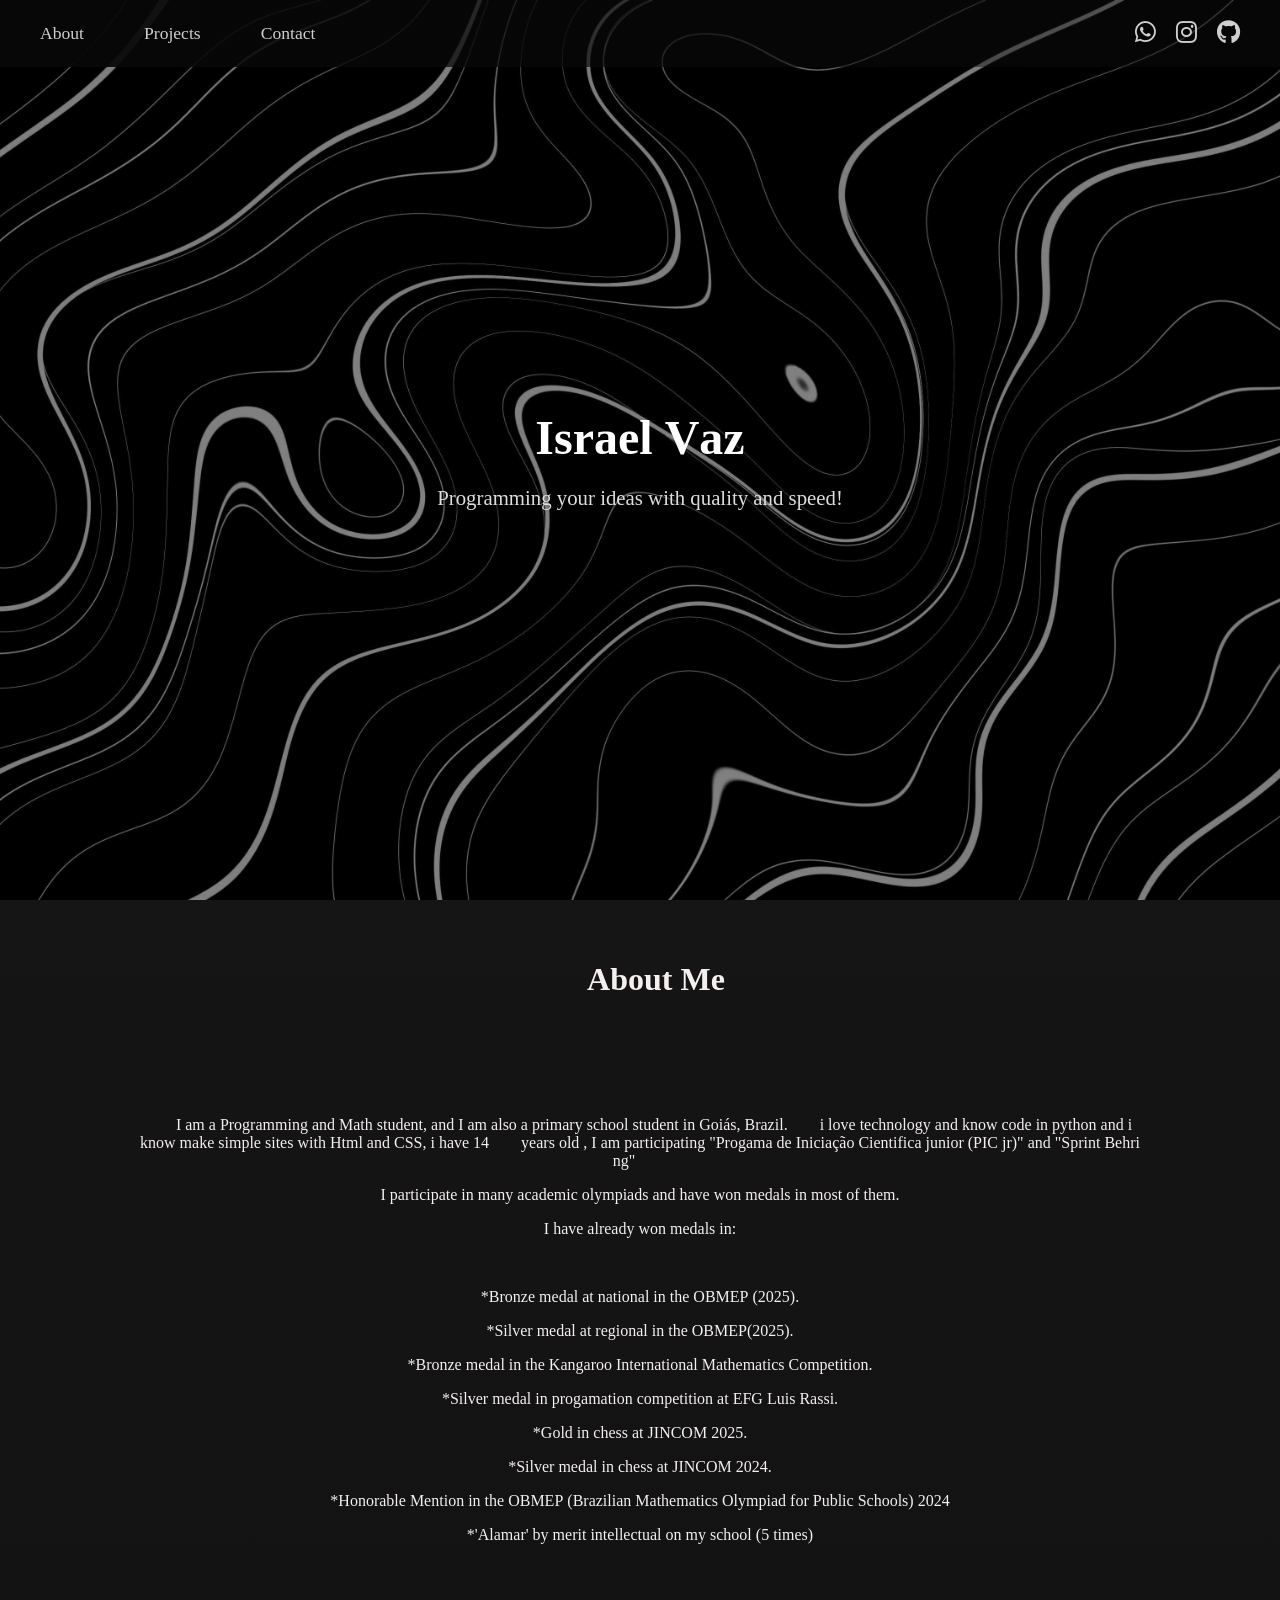
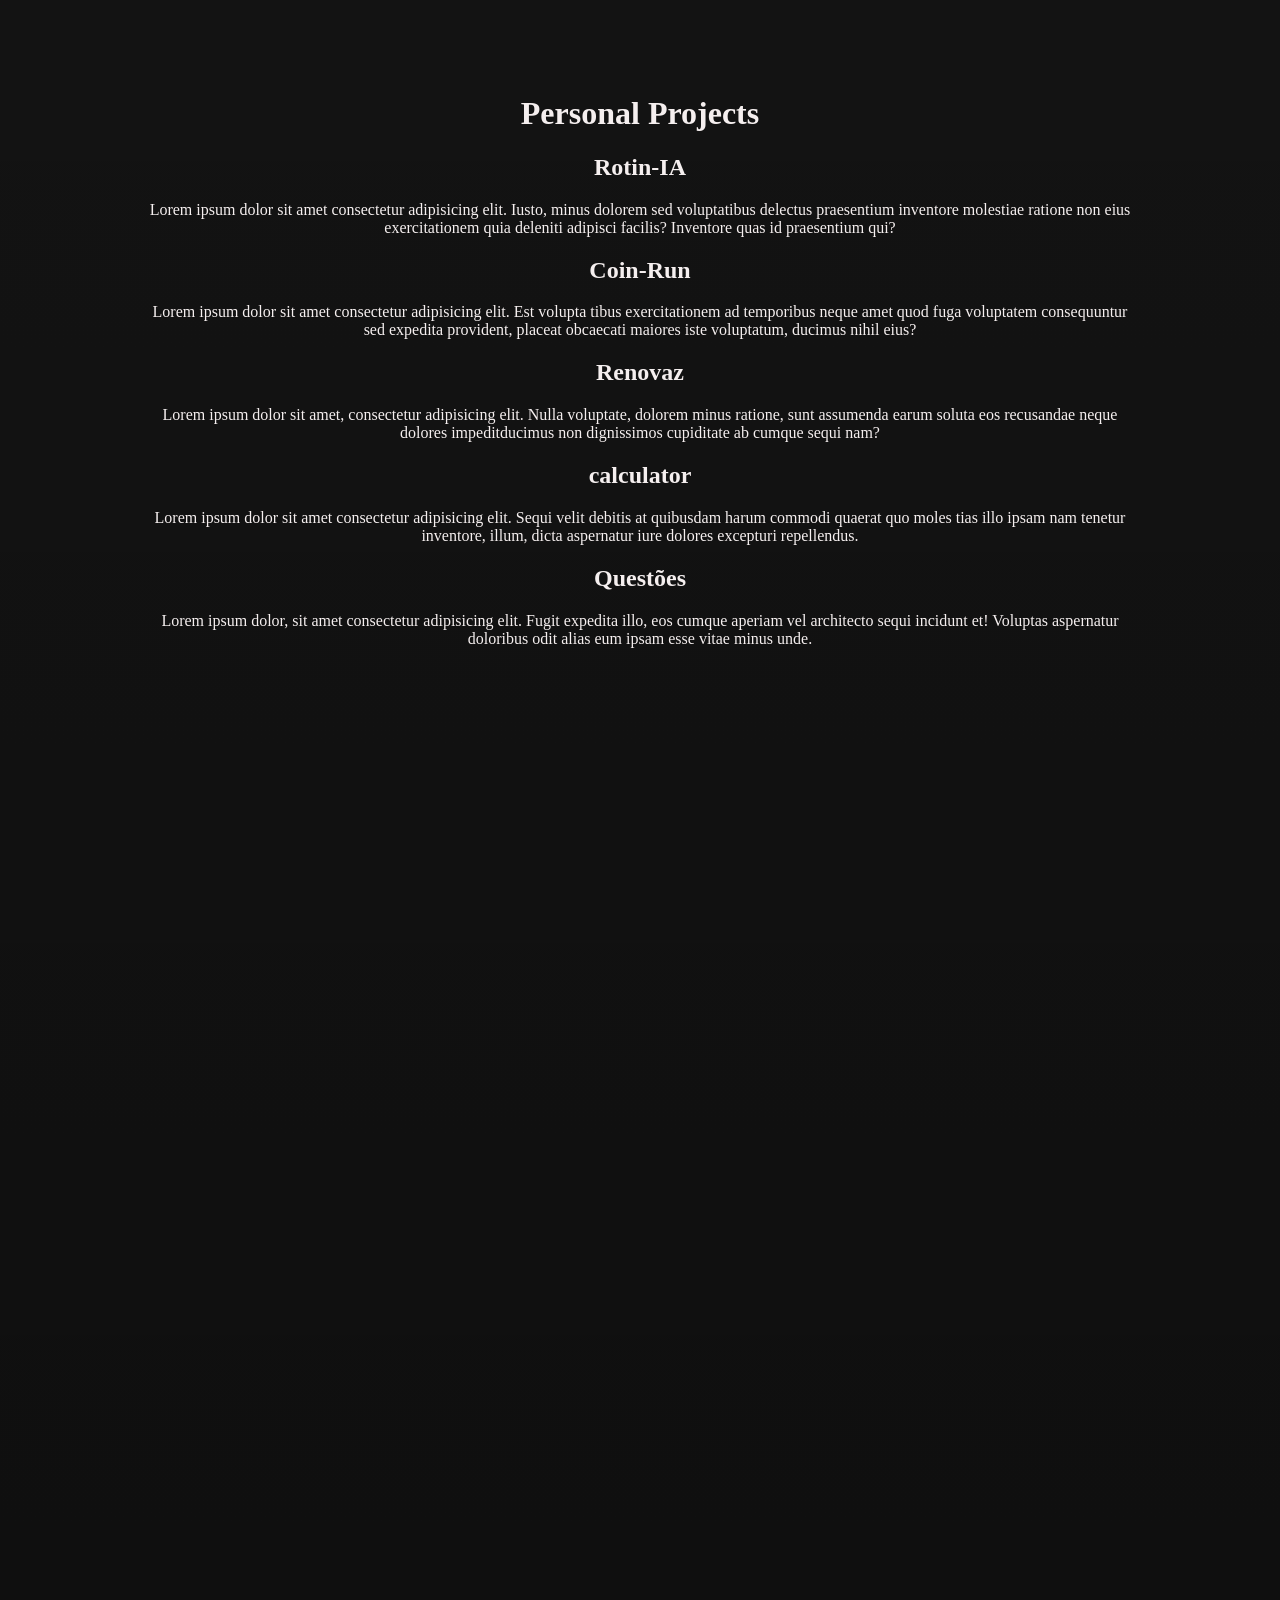
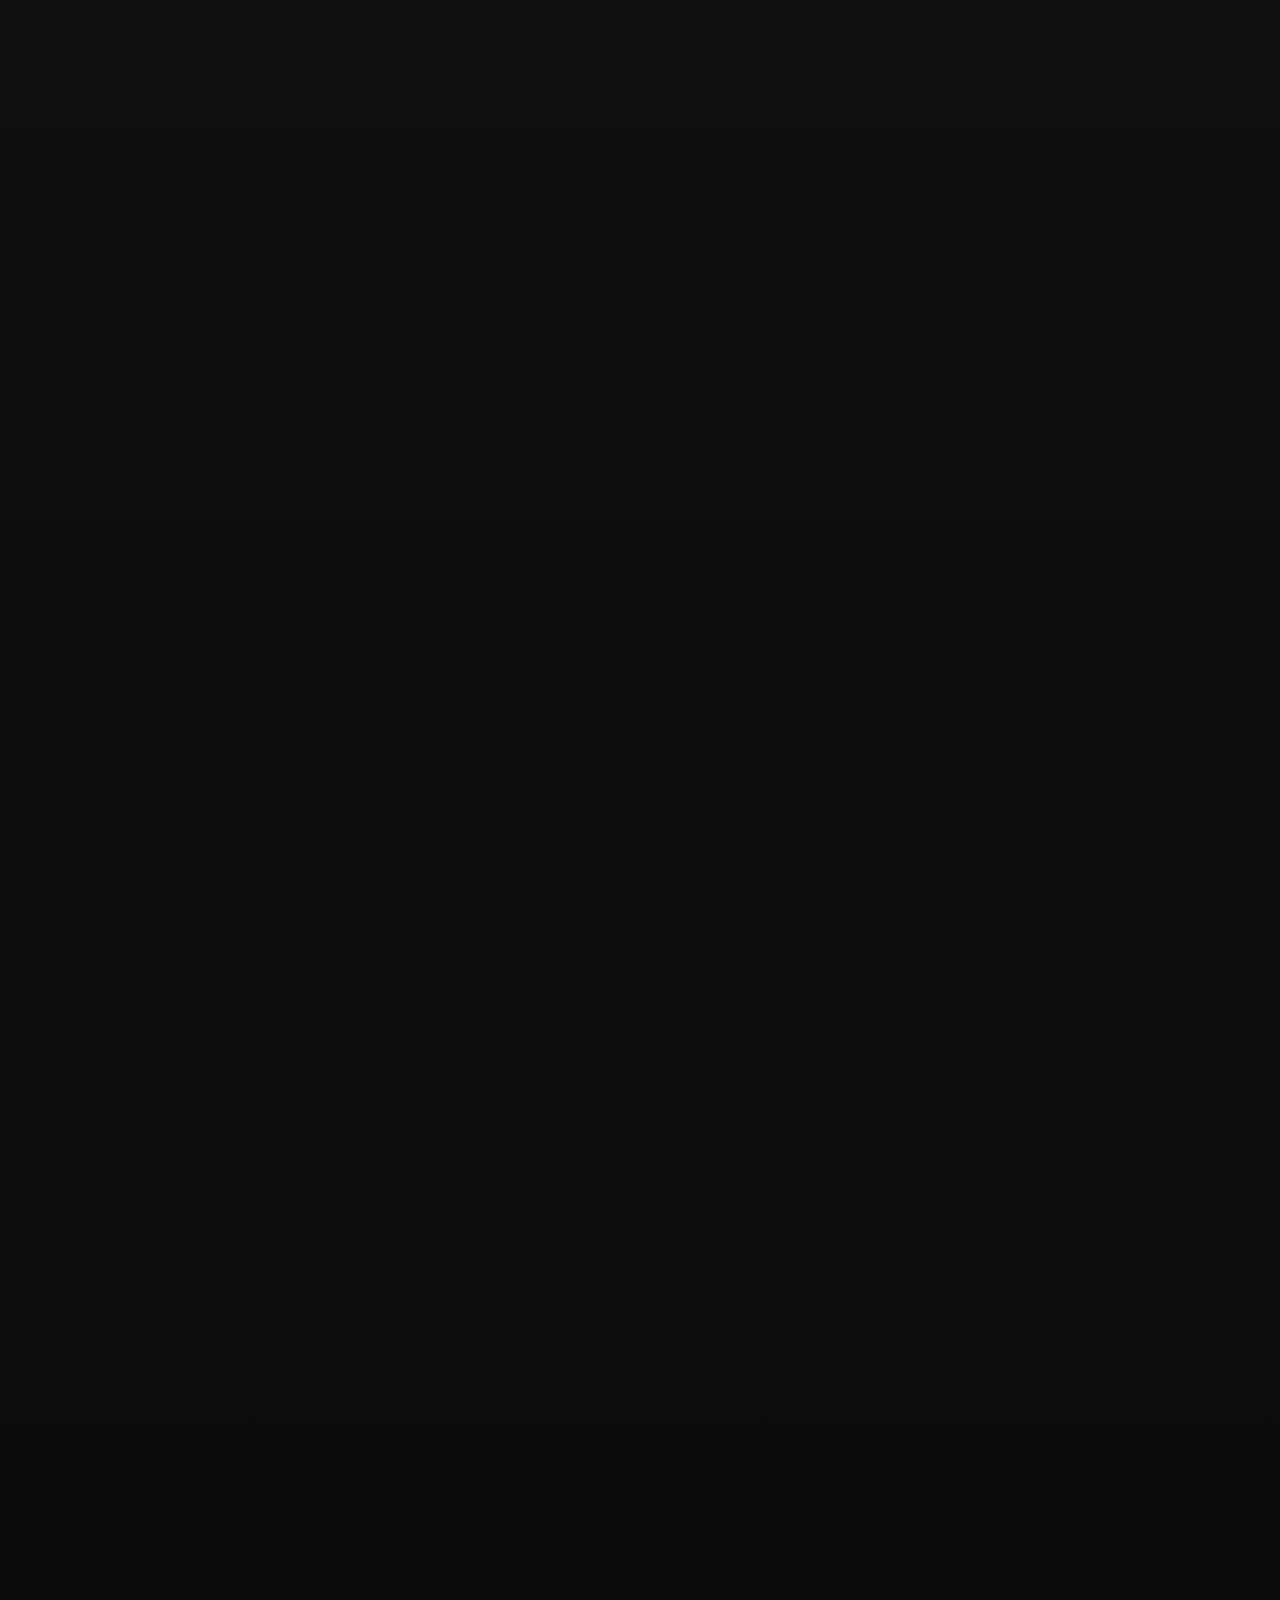
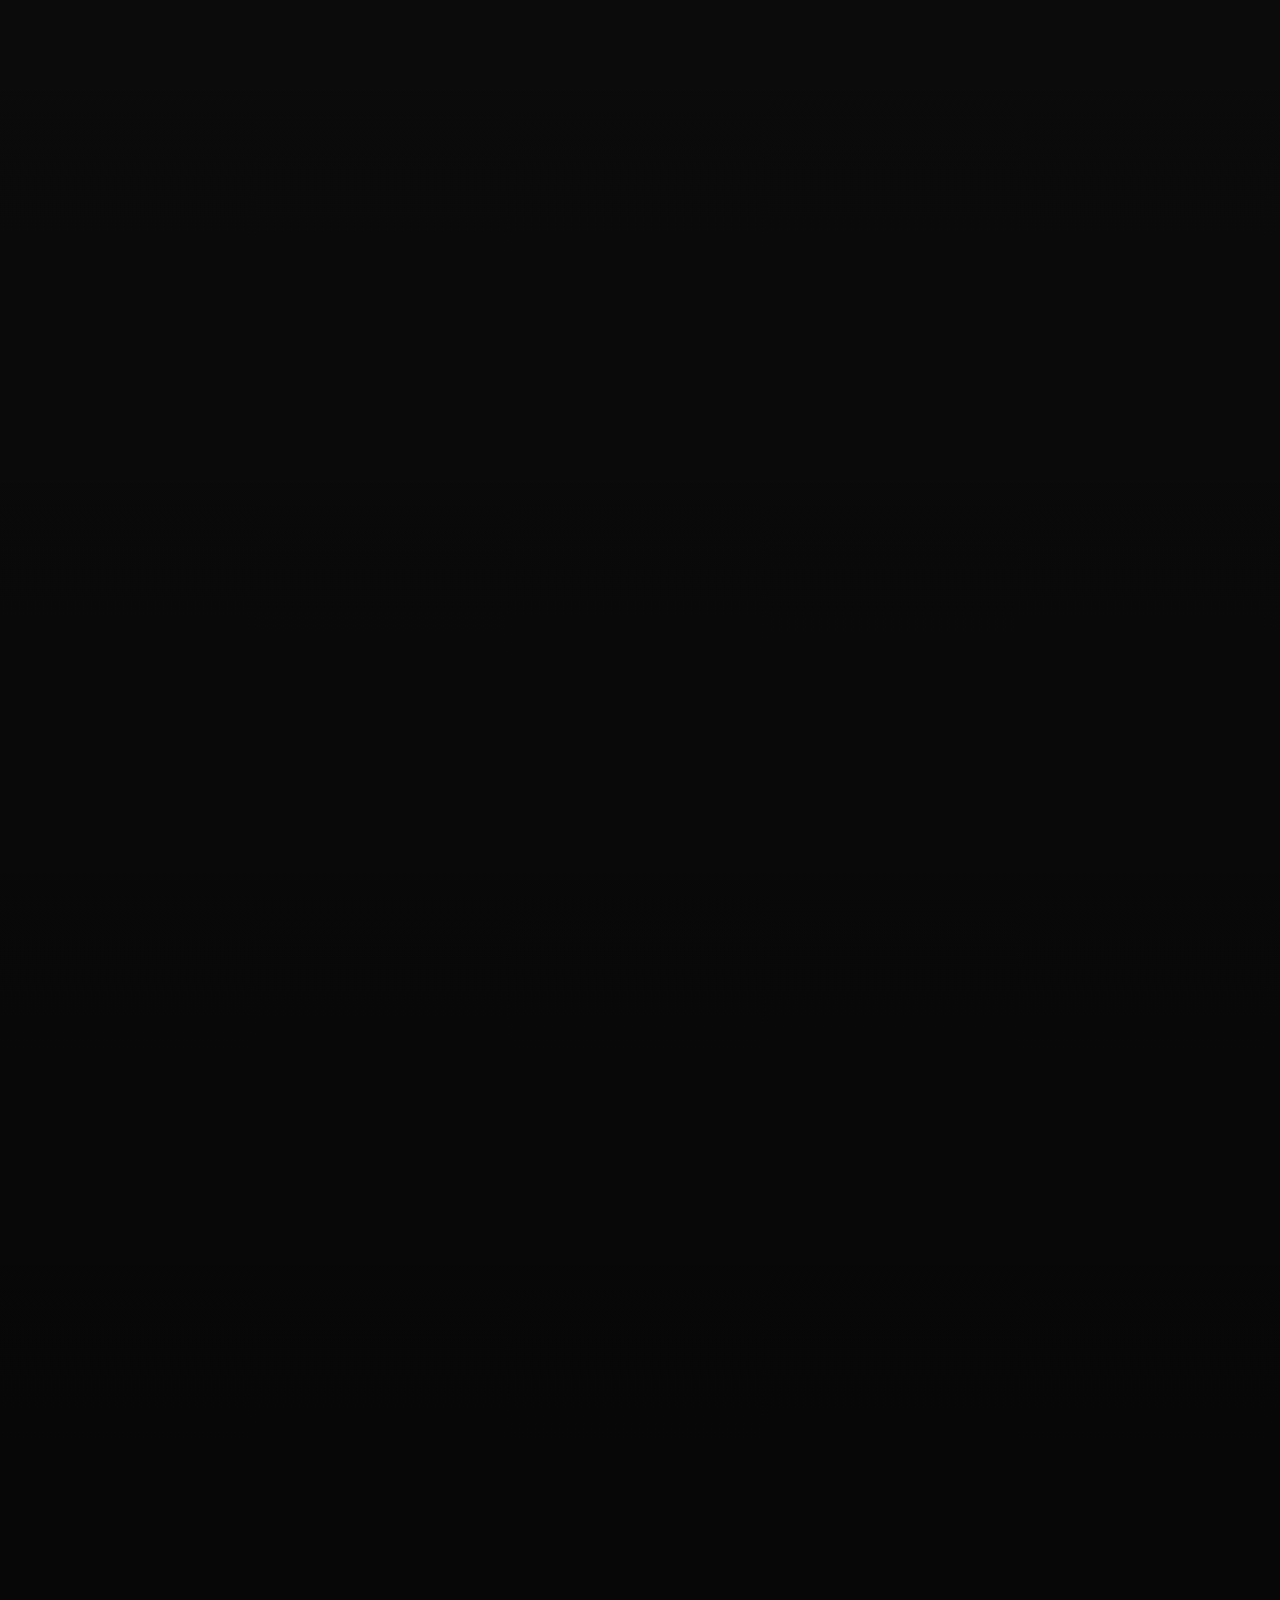
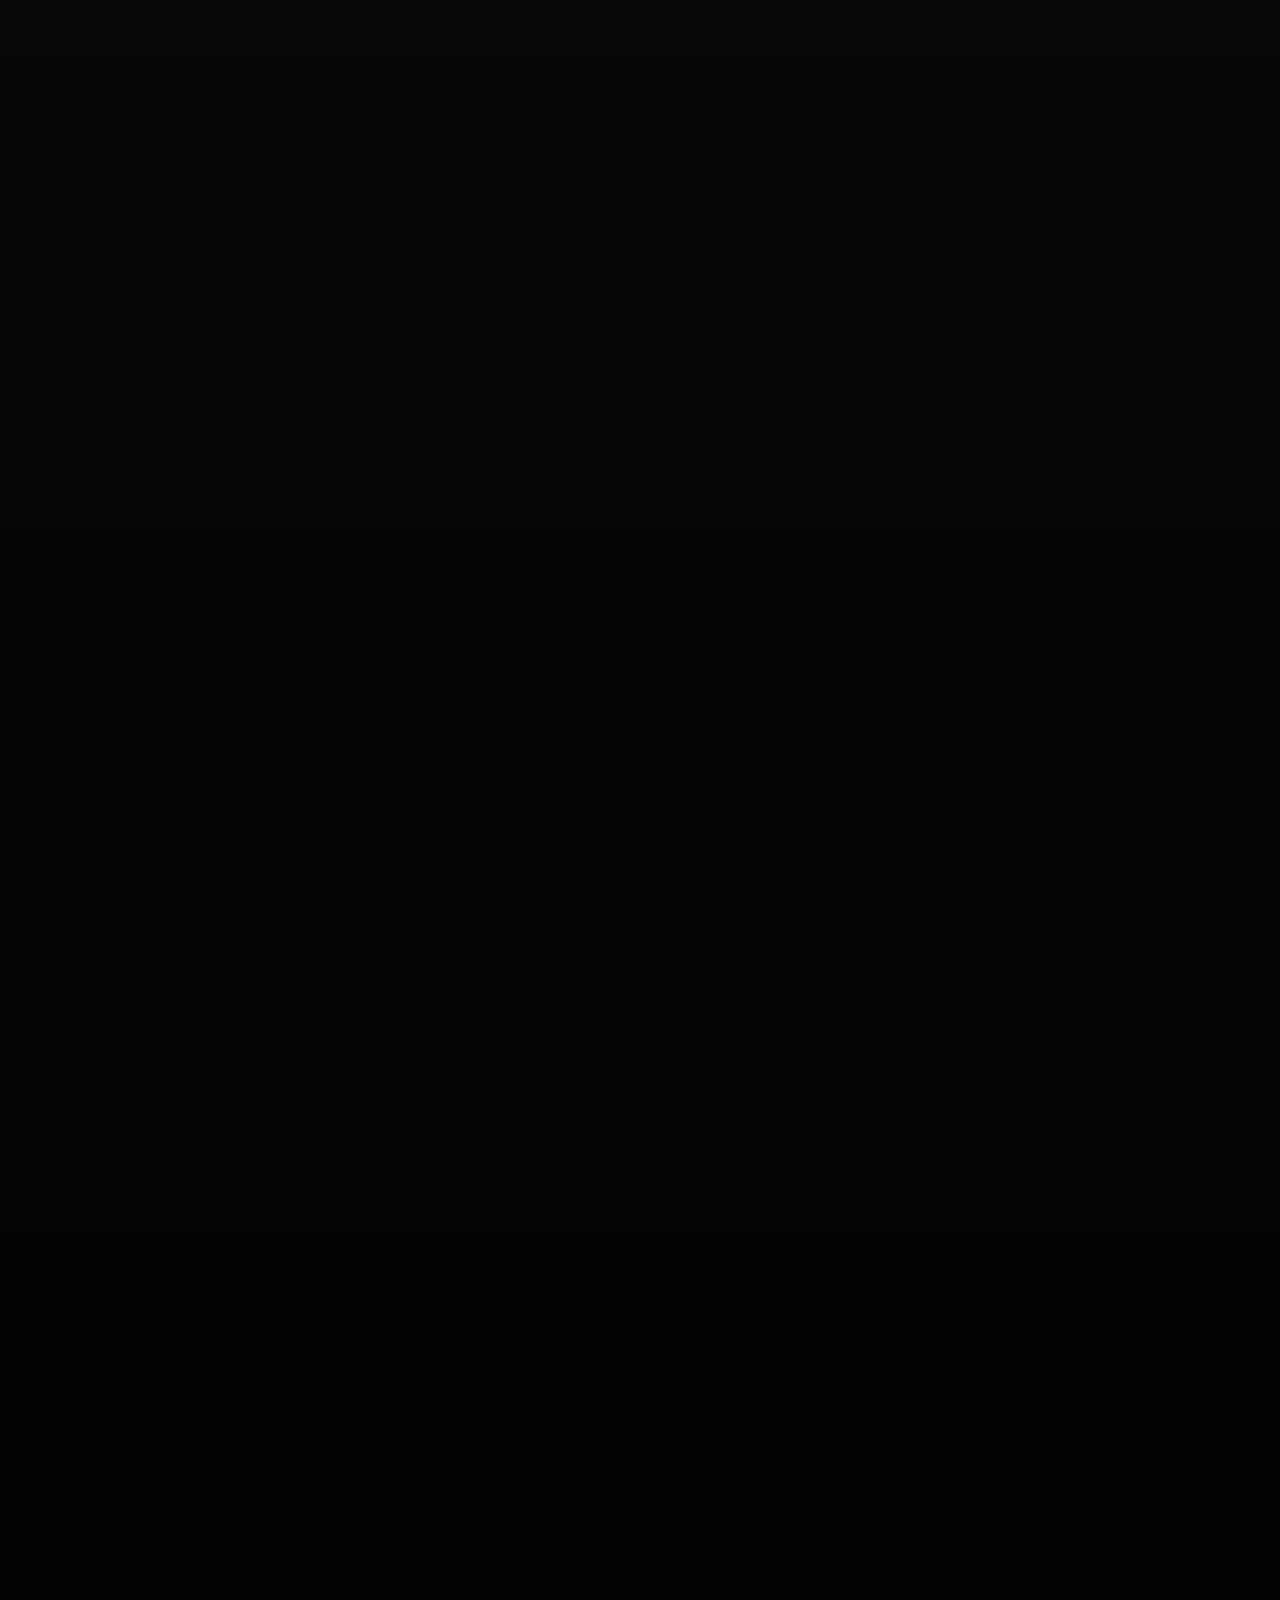
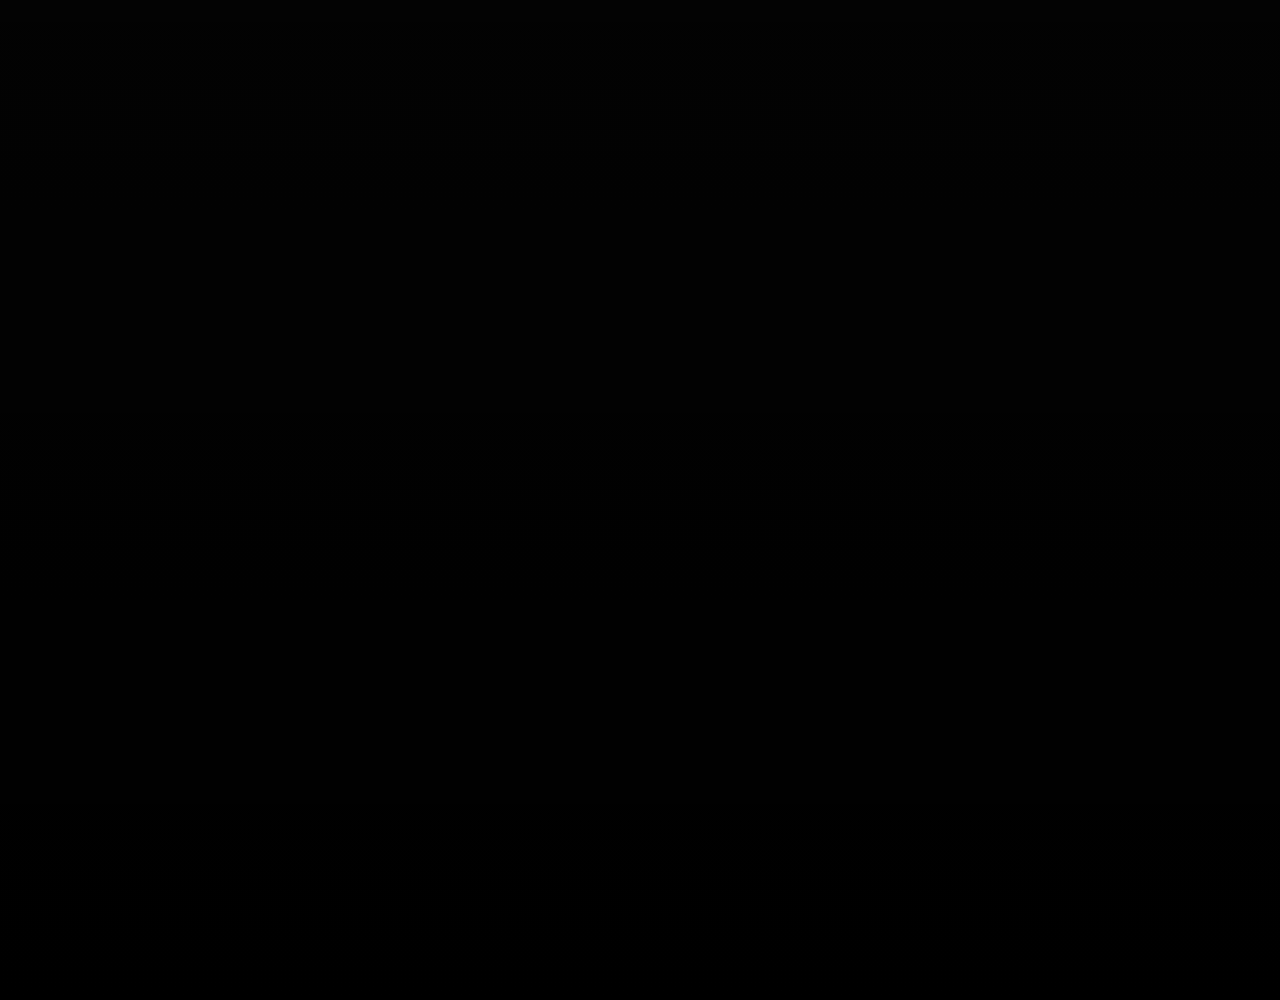
==== portfolio/index.html @ f650be44 "rascunho da aba "projects"" ====
<!DOCTYPE html>
<html lang="pt-br">
<head>
    <meta charset="UTF-8">
    <meta name="viewport" content="width=device-width, initial-scale=1.0">
    <title>Menu com Ícones</title>

    <!-- Font Awesome (ícones) -->
    <link rel="stylesheet" href="https://cdnjs.cloudflare.com/ajax/libs/font-awesome/6.6.0/css/all.min.css">
    <link rel="stylesheet" href="style.css">
    <script src="script.js" defer></script>
</head>
<body>

    <!-- MENU -->
<nav>
    <ul>
    <div class="menu-links">
        <li><a href="#sobre">About</a></li>
        <li><a href="#projetos">Projects</a></li>
        <li><a href="#contato">Contact</a></li>
    </div>

    <div class="menu-icons">
        <a href="#" class="whatsapp"><i class="fab fa-whatsapp"></i></a>
        <a href="https://www.instagram.com/iisrael.vaz" target="_blank" rel="noopener noreferrer"><i class="fab fa-instagram"></i></a>
        <a href="https://www.github.com/israelvaz121" target="_blank" rel="noopener noreferrer"><i class="fab fa-github"></i></a>
    </div>
    </ul>
</nav>


    <!-- HERO -->
    <section class="hero">
        <img src="fundoportifas.jpg" alt="fundo">
    <div class="overlay">
        <h1 class="span" >Israel Vaz</h1>
        <p class="span">Programming your ideas with quality and speed!</p>
    </div>
</section>

<div class="container" id="sobre">
    <h1 id="Sobre" class="span">
        About Me
    </h1>
</div>
<div class="container">
    <p class="span">
        <a href="">I am a Programming and Math student, and I am also a primary school student in Goiás, Brazil.</a>
        <a href="">i love technology and know code in python and i know make simple sites with Html and CSS, i have 14</a>
        <a href="">years old , I am participating "Progama de Iniciação Cientifica junior (PIC jr)" and "Sprint Behring"</a>
        <p href="">I participate in many academic olympiads and have won medals in most of them.</a>
        <p>I have already won medals in:</p>

    </p>
<p class="">

    <p class="span">
        <p></p>
        <p class="span">*Bronze medal at national in the OBMEP (2025).</p>
        <p class="span">*Silver medal at regional in the OBMEP(2025).</p>
        <p class="span">*Bronze medal in the Kangaroo International Mathematics Competition.</p>
        <p class="span">*Silver medal in progamation competition at EFG Luis Rassi.</p>
        <p class="span">*Gold in chess at JINCOM 2025.</p>
        <p class="span">*Silver medal in chess at JINCOM 2024.</p>
        <p class="span">*Honorable Mention in the OBMEP (Brazilian Mathematics Olympiad for Public Schools) 2024</p>
        <p class="span">*'Alamar' by merit intellectual on my school (5 times)</p>
        
</p>
</div>

<div class="container" id="projetos">
    <p class="span">
        <h1 id="projeto">Personal Projects</h1>
                    <h2>Rotin-IA</h2>
                    <a>Lorem ipsum dolor sit amet consectetur adipisicing elit. Iusto,
                        minus dolorem sed voluptatibus delectus praesentium inventore 
                        molestiae ratione non eius exercitationem quia deleniti adipisci
                        facilis? Inventore quas id praesentium qui?</a>
                    <h2>Coin-Run</h2>
                    <a>Lorem ipsum dolor sit amet consectetur adipisicing elit. Est volupta
                        tibus exercitationem ad temporibus neque amet quod fuga voluptatem 
                        consequuntur sed expedita provident,
                        placeat obcaecati maiores iste voluptatum, ducimus nihil eius?</a>
                    <h2> Renovaz</h2>
                    <a>Lorem ipsum dolor sit amet, consectetur adipisicing elit. Nulla
                        voluptate, dolorem minus ratione, sunt assumenda earum soluta
                        eos recusandae neque dolores impeditducimus non dignissimos
                        cupiditate ab cumque sequi nam?</a>
                    <h2> calculator</h2>
                    <a>Lorem ipsum dolor sit amet consectetur adipisicing elit.
                         Sequi velit debitis at quibusdam harum commodi quaerat quo moles
                         tias illo ipsam nam tenetur inventore, illum,
                         dicta aspernatur iure dolores excepturi repellendus.</a>
                    
                    <h2> Questões</h2>
                    <a>Lorem ipsum dolor, sit amet consectetur adipisicing
                         elit. Fugit expedita illo, eos cumque aperiam vel architecto
                          sequi incidunt et! Voluptas aspernatur
                         doloribus odit alias eum ipsam esse vitae minus unde.</a>

            
        <p>

        </p>
    </p>
</div>
</body>
</html>
---- portfolio/style.css ----
/* ===== RESET GERAL ===== */
body {
    margin: 0;
    padding: 0;
    min-height: 1000vh;
    color: rgb(245, 239, 239);
    background: linear-gradient(to top , rgb(0, 0, 0), rgba(0, 0, 0, 0.911));
    font-family: Bodoni;
    scroll-behavior: smooth;
}
h1 {
    font-size: 2em;
}

/* ===== MENU ===== */
nav {
    position: fixed;
    top: 0;
    width: 100%;
    z-index: 1000;
}

nav ul {
    display: flex;
    justify-content: space-between;
    align-items: center;
    list-style: none;
    padding: 20px 40px;
    margin: 0;
    color: rgb(207, 207, 207);
    background: linear-gradient(to right, #070707, rgb(19, 19, 19, 0.3));
    transition: background 0.4s ease;
}

/* MENU QUANDO ROLA A PÁGINA */
nav ul.rolado {
    background: rgba(15, 15, 15, 0.75);
    backdrop-filter: blur(10px);
    transition: 0.3s ease;
}

/* LINKS DO MENU */
nav ul .menu-links {
    display: flex;
    transition: transform 0.18s ease, color 0.18s ease;
    gap: 60px;
}
nav ul .menu-links :hover{
    transform: scale(1.1);
}
nav a {
    color: rgb(207, 207, 207);
    text-decoration: none;
    font-size: 1.1em;
    transition: 0.3s;
}

nav a:hover {
    color: rgb(223, 223, 224);
    text-shadow: 0 0 10px #fff;
}

/* ===== ÍCONES DO MENU ===== */
.menu-icons {
    display: flex;
    gap: 20px;
    align-items: center;
}

.menu-icons a {
    color: rgb(207, 207, 207);
    font-size: 1.5rem;
    transition: transform 0.18s ease, color 0.18s ease;
    text-decoration: none;
}

.menu-icons :hover {
    transform: scale(1.2);
    .menu-icons a.whatsapp:hover { color: #25D366; }
    .menu-icons a.instagram:hover { color: #db21b3; }
    .menu-icons a.github:hover { color: #ffffff; }
}


/* ===== HERO (imagem de fundo) ===== */
.hero {
    position: relative;
    width: 100%;
    height: 100vh;
    overflow: hidden;
}

.hero img {
    width: 100%;
    height: 101%;
    object-fit: cover;
    filter: brightness(0.5);
}

/* ===== TEXTO SOBRE A IMAGEM ===== */
.overlay {
    position: absolute;
    top: 50%;
    left: 50%;
    transform: translate(-50%, -50%);
    text-align: center;
    color: white;
    padding: 20px;
}

.overlay h1 {
    font-size: 3em;
    margin-bottom: 15px;
}

.overlay p {
    font-size: 1.3em;
    color: #ddd;
}

/* ===== OUTRAS SEÇÕES ===== */
.container {
    max-width: 1000px;
    margin: 0 auto;
    padding: 40px 20px;
    text-align: center; 
}

/* ===== HOVER NAS LETRAS ===== */
h1 span,
p span {
    display: inline-block;
    transition: 0.3s ease;
    white-space: pre;
    cursor: default;
}

h1 span:hover,
p span:hover {
    color: #f1f1f1;
    transform: scale(1.4) rotate(10deg);
    text-shadow: 0 0 15px #ffffff;
}

/* ===== SCROLL ===== */
html {
    scroll-behavior: smooth;
}
#sobre, #projetos, #contato {
    scroll-margin-top: 120px;
}
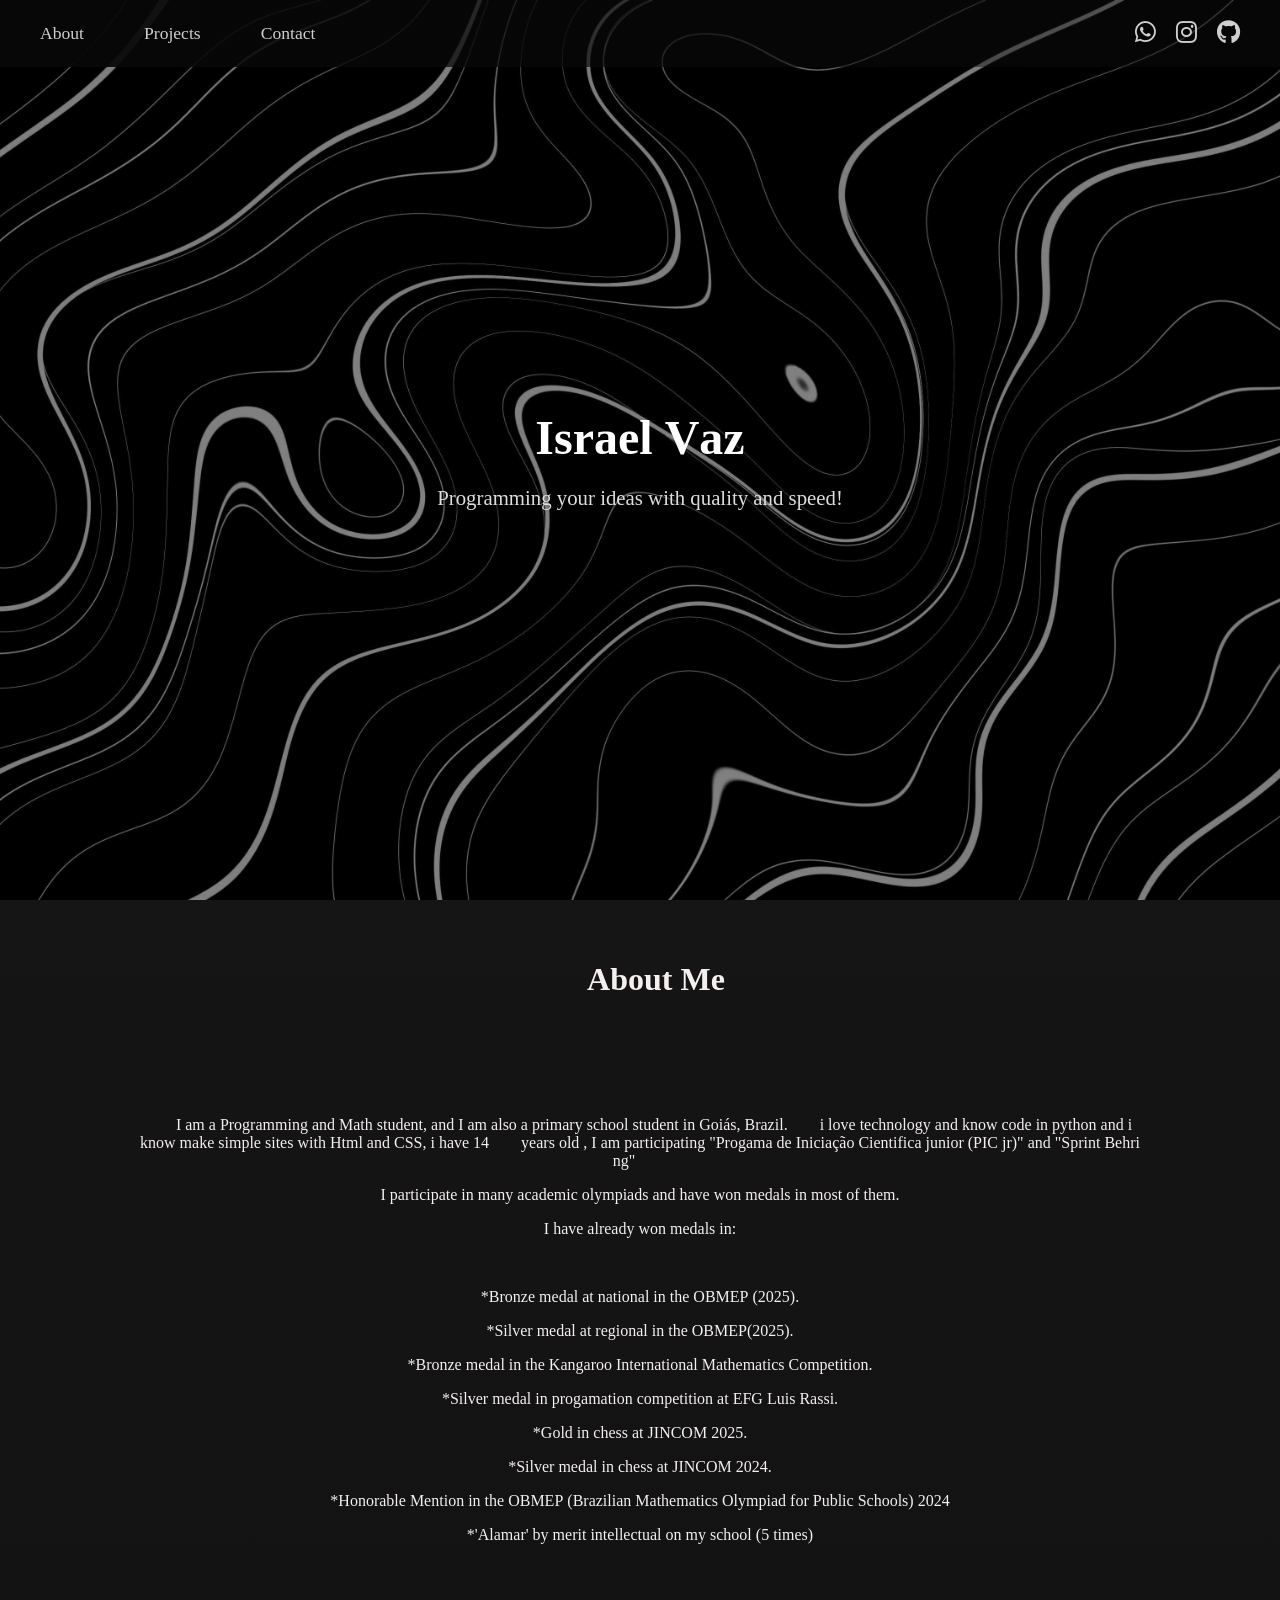
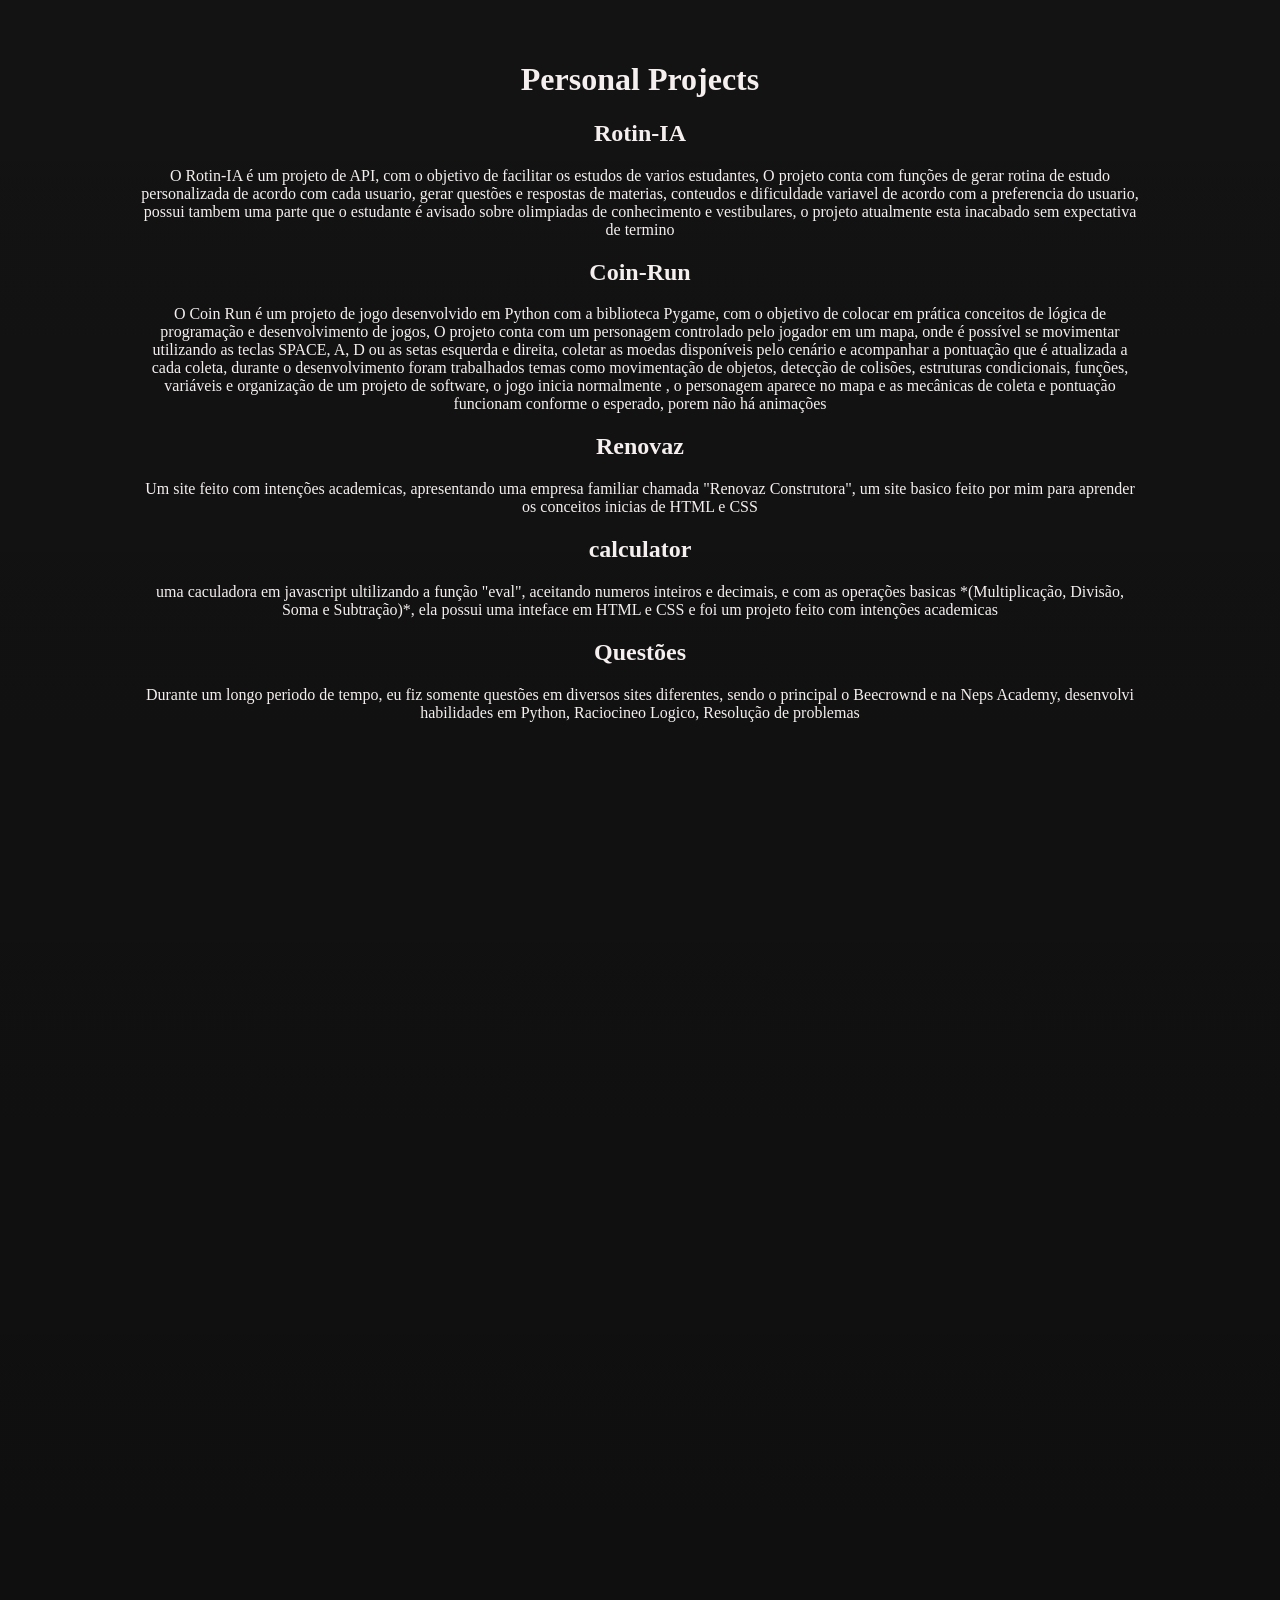
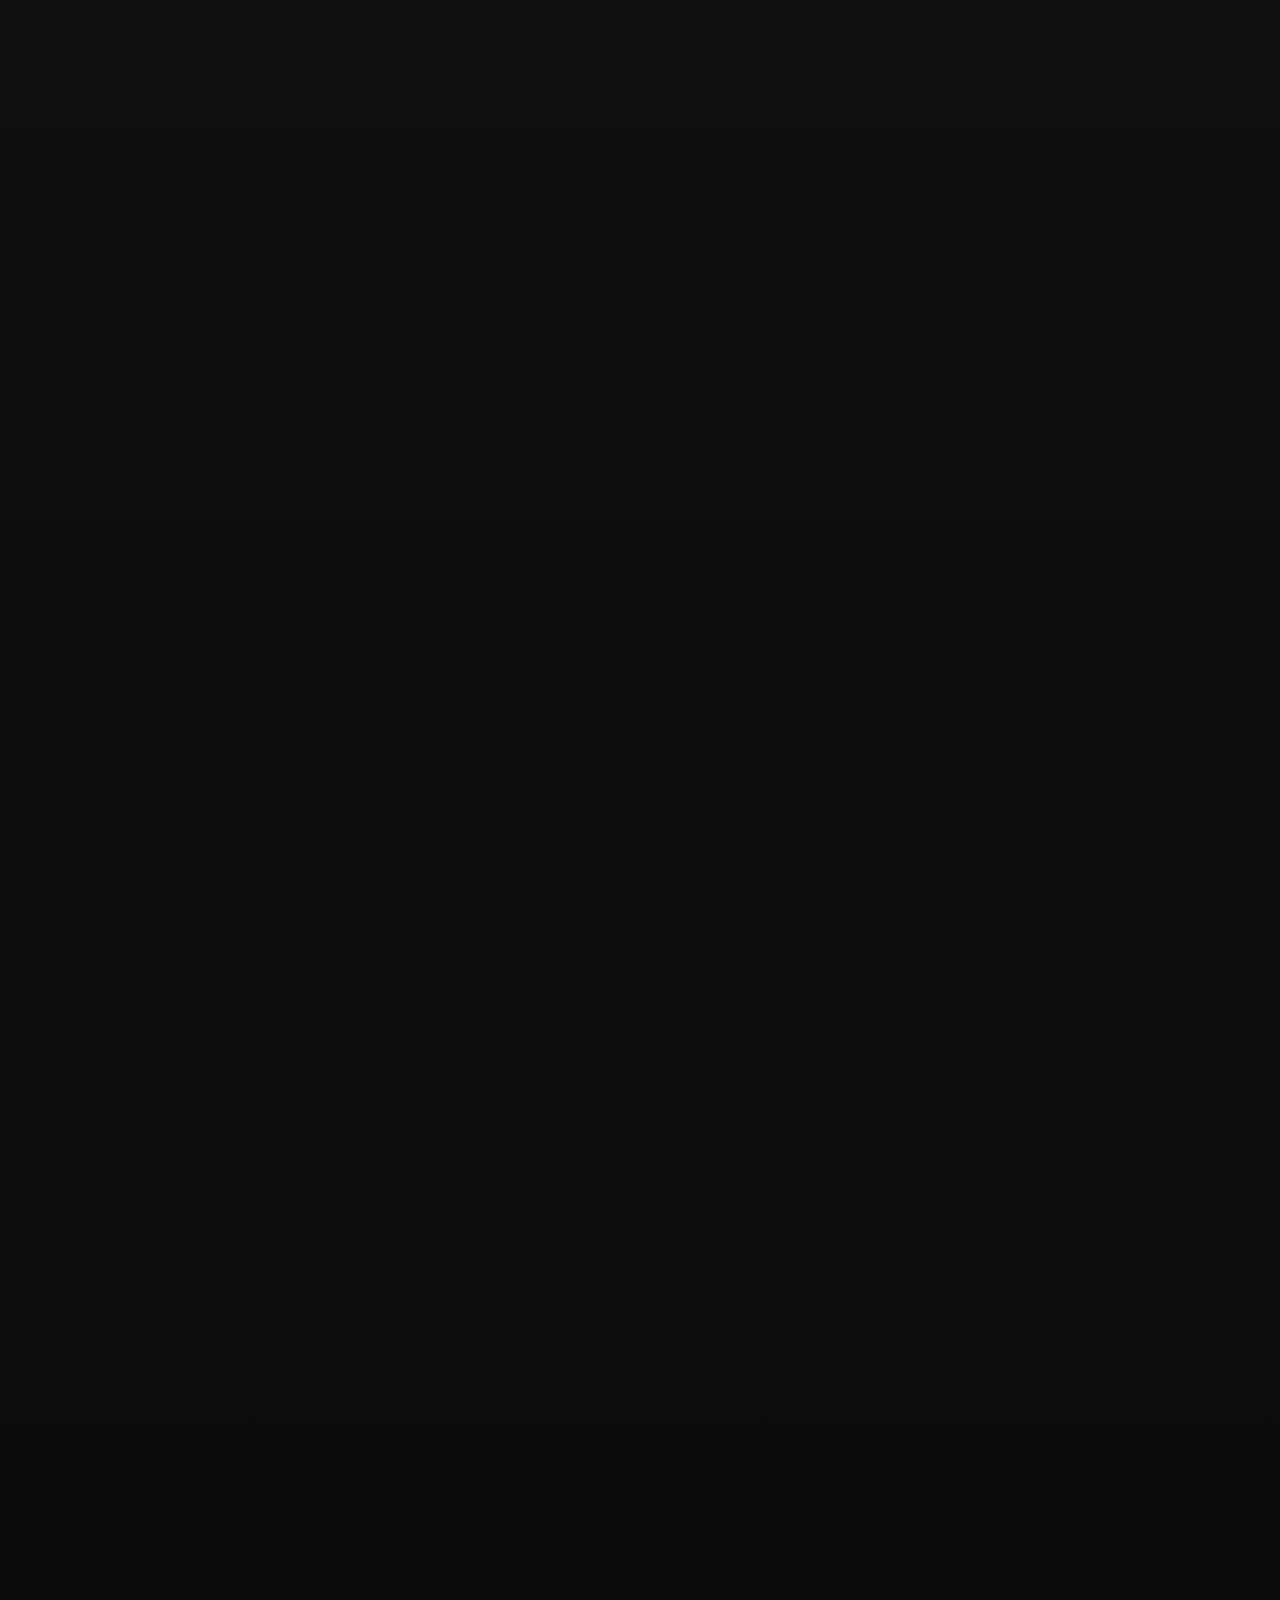
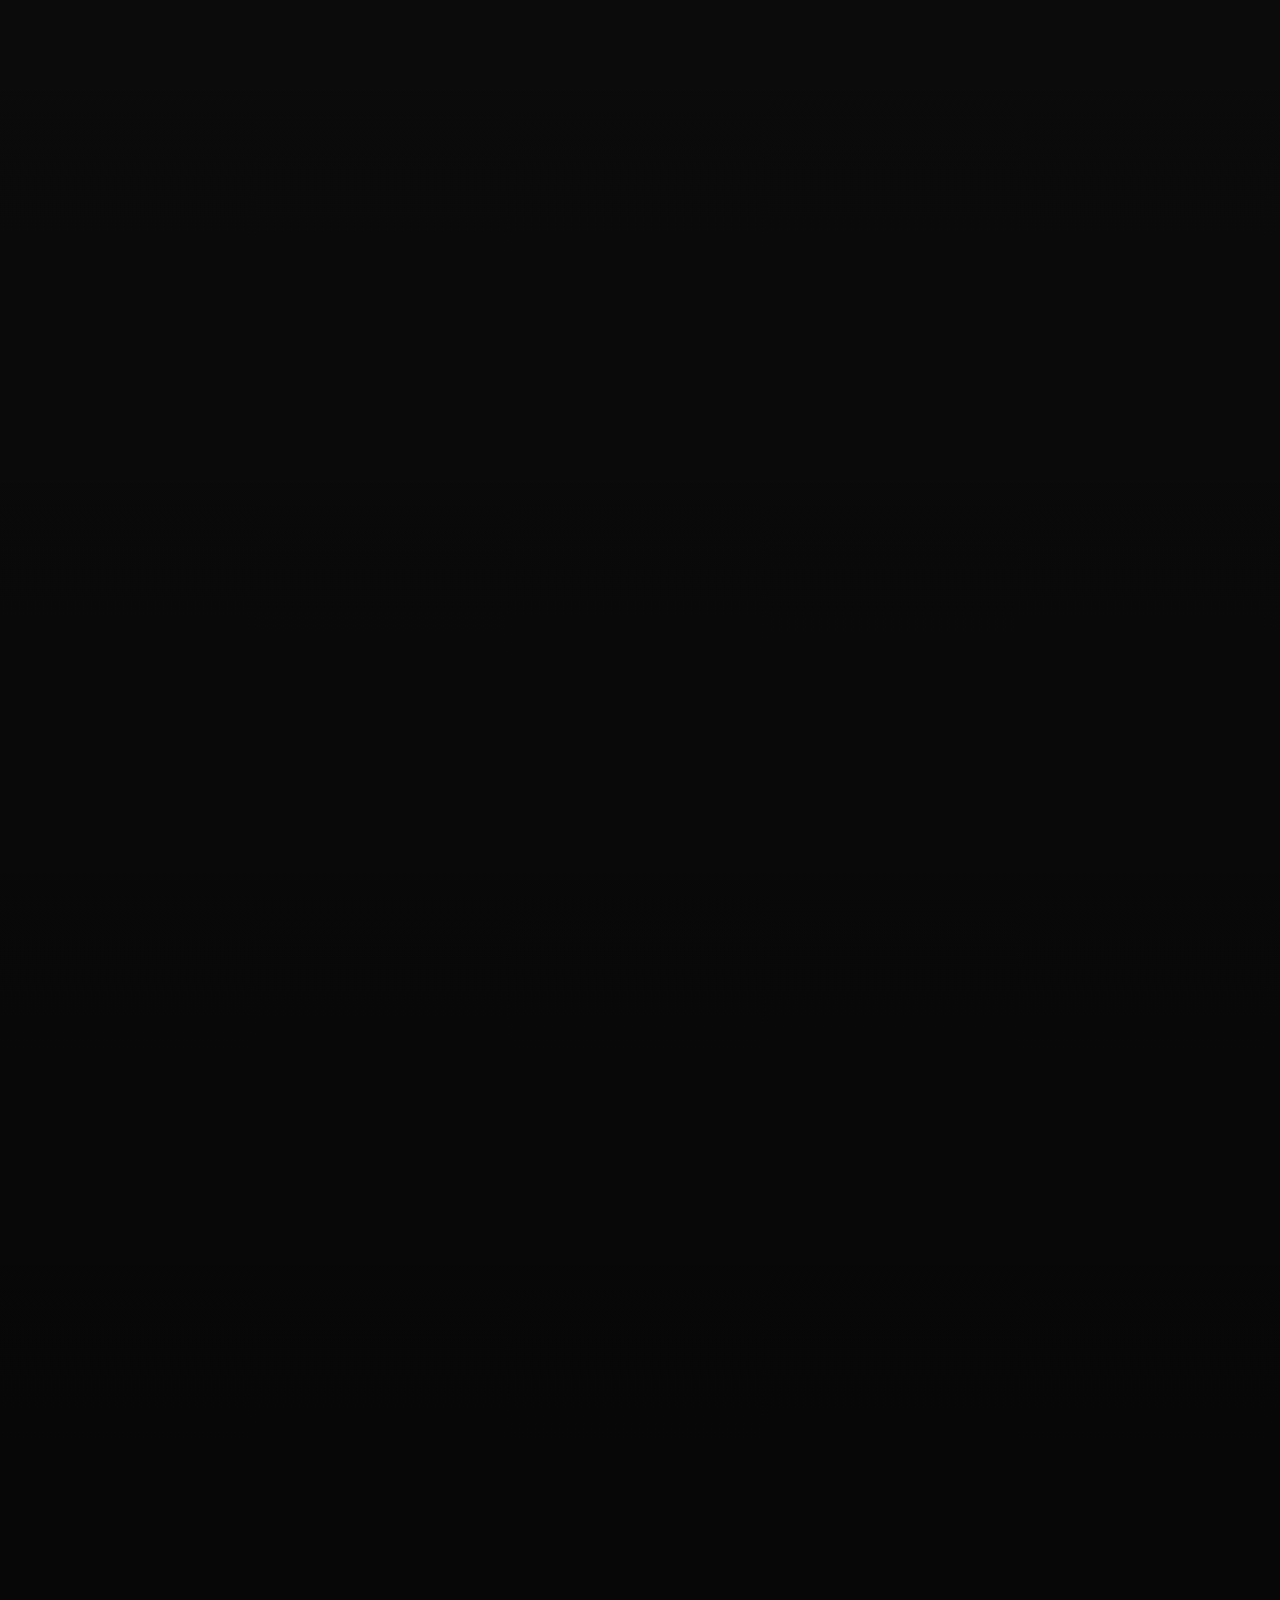
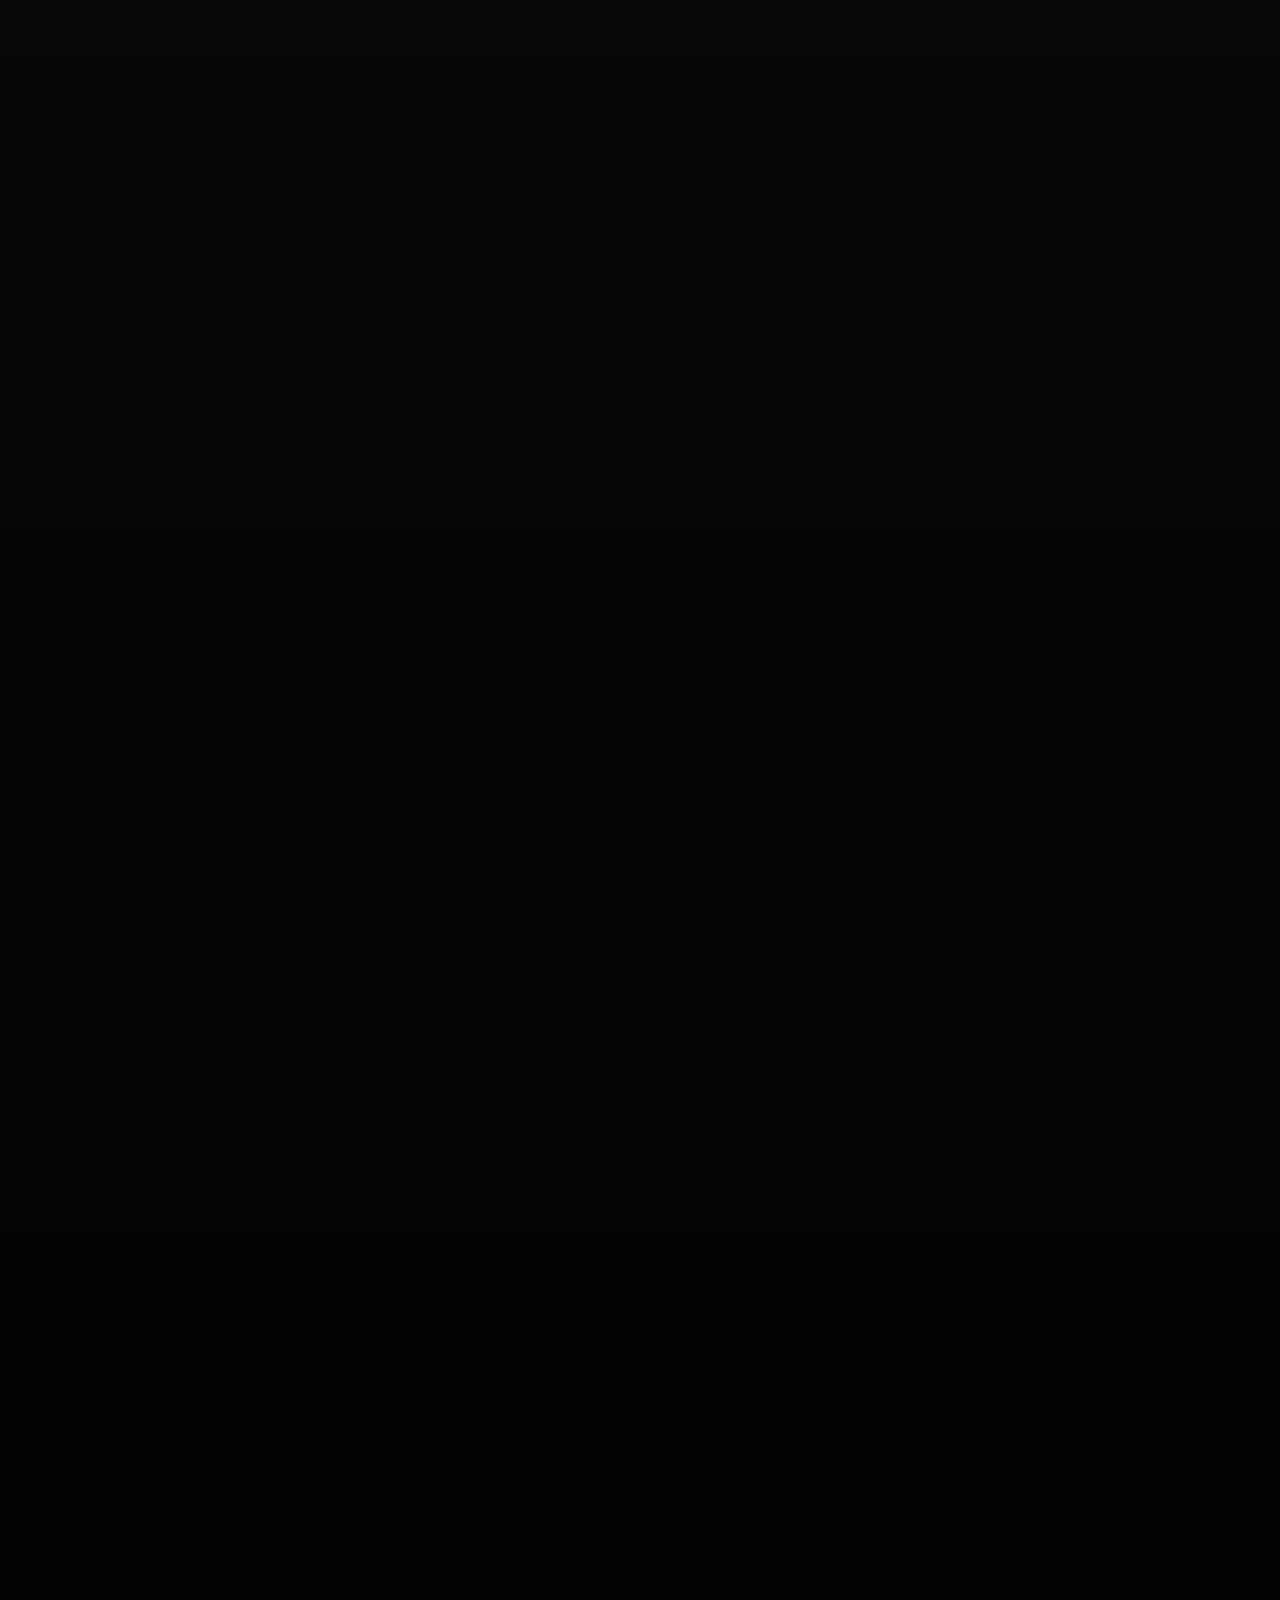
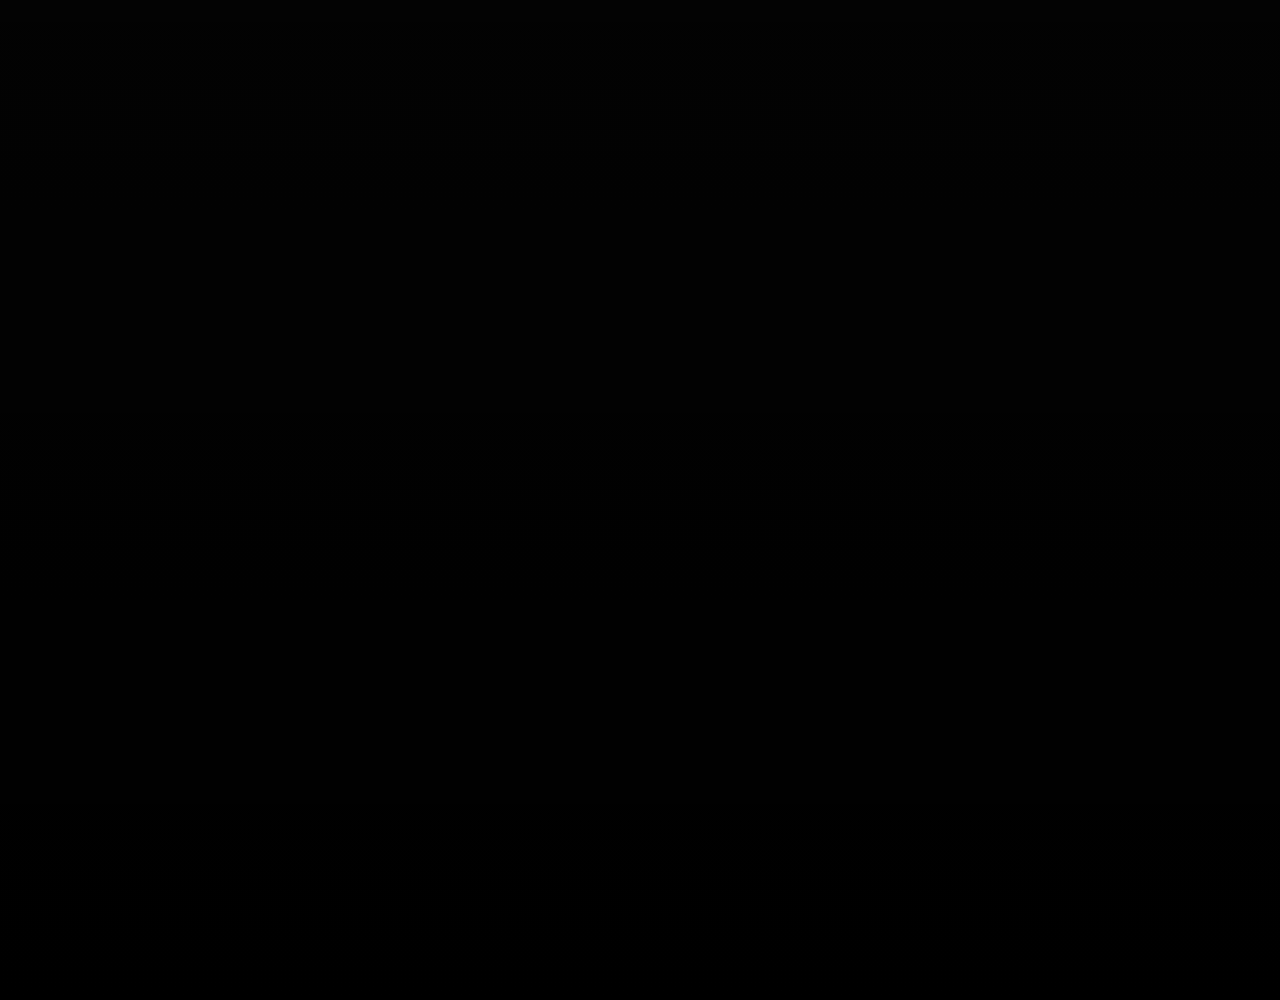
==== commit 8f1c153d: "Semifinalização do aba projects" ====
--- a/portfolio/index.html
+++ b/portfolio/index.html
@@ -70,40 +70,47 @@
 </div>
 
 <div class="container" id="projetos">
-    <p class="span">
-        <h1 id="projeto">Personal Projects</h1>
-                    <h2>Rotin-IA</h2>
-                    <a>Lorem ipsum dolor sit amet consectetur adipisicing elit. Iusto,
-                        minus dolorem sed voluptatibus delectus praesentium inventore 
-                        molestiae ratione non eius exercitationem quia deleniti adipisci
-                        facilis? Inventore quas id praesentium qui?</a>
-                    <h2>Coin-Run</h2>
-                    <a>Lorem ipsum dolor sit amet consectetur adipisicing elit. Est volupta
-                        tibus exercitationem ad temporibus neque amet quod fuga voluptatem 
-                        consequuntur sed expedita provident,
-                        placeat obcaecati maiores iste voluptatum, ducimus nihil eius?</a>
-                    <h2> Renovaz</h2>
-                    <a>Lorem ipsum dolor sit amet, consectetur adipisicing elit. Nulla
-                        voluptate, dolorem minus ratione, sunt assumenda earum soluta
-                        eos recusandae neque dolores impeditducimus non dignissimos
-                        cupiditate ab cumque sequi nam?</a>
-                    <h2> calculator</h2>
-                    <a>Lorem ipsum dolor sit amet consectetur adipisicing elit.
-                         Sequi velit debitis at quibusdam harum commodi quaerat quo moles
-                         tias illo ipsam nam tenetur inventore, illum,
-                         dicta aspernatur iure dolores excepturi repellendus.</a>
-                    
-                    <h2> Questões</h2>
-                    <a>Lorem ipsum dolor, sit amet consectetur adipisicing
-                         elit. Fugit expedita illo, eos cumque aperiam vel architecto
-                          sequi incidunt et! Voluptas aspernatur
-                         doloribus odit alias eum ipsam esse vitae minus unde.</a>
+    <h1 id="projeto">Personal Projects</h1>
+        <h2>Rotin-IA</h2>
+        <a>O Rotin-IA é um projeto de API, com o objetivo de facilitar os estudos de varios estudantes, O projeto conta
+            com funções de gerar rotina de estudo personalizada de acordo com cada usuario, gerar questões e respostas
+            de materias, conteudos e dificuldade variavel de acordo com a preferencia do usuario, possui tambem uma parte
+            que o estudante é avisado sobre olimpiadas de conhecimento e vestibulares, o projeto atualmente esta inacabado
+            sem expectativa de termino
+        </a>
+        <h2>Coin-Run</h2>
+        <a>O Coin Run é um projeto de jogo desenvolvido em Python com a biblioteca Pygame, com o objetivo de colocar
+             em prática conceitos de lógica de programação e desenvolvimento de jogos, O projeto conta com um personagem
+              controlado pelo jogador em um mapa, onde é possível se movimentar utilizando as teclas SPACE, A, D ou as setas
+               esquerda e direita, coletar as moedas disponíveis pelo cenário e acompanhar a pontuação que é atualizada a cada
+                coleta, durante o desenvolvimento foram trabalhados temas como movimentação de objetos, detecção de colisões, 
+                estruturas condicionais, funções, variáveis e organização de um projeto de software, o jogo inicia normalmente
+            , o personagem aparece no mapa e as mecânicas de coleta e pontuação funcionam conforme o esperado, porem não há animações
+        </a>
+        <h2> Renovaz</h2>
+        <a>
+            Um site feito com intenções academicas, apresentando uma empresa familiar chamada "Renovaz Construtora",
+            um site basico feito por mim para aprender os conceitos inicias de HTML e CSS
+        </a>
+        <h2> calculator</h2>
+        <a>
+            uma caculadora em javascript ultilizando a função "eval", aceitando numeros inteiros e decimais, e com
+            as operações basicas *(Multiplicação, Divisão, Soma e Subtração)*, ela possui uma inteface em HTML e CSS
+            e foi um projeto feito com intenções academicas 
+        </a>
+        
+        <h2> Questões</h2>
+        <a>
+            Durante um longo periodo de tempo, eu fiz somente questões em diversos sites diferentes,
+            sendo o principal o Beecrownd e na Neps Academy, desenvolvi habilidades em Python, Raciocineo
+            Logico, Resolução de problemas
+        </a>
 
-            
-        <p>
+        
+    <p>
 
-        </p>
     </p>
+
 </div>
 </body>
 </html>
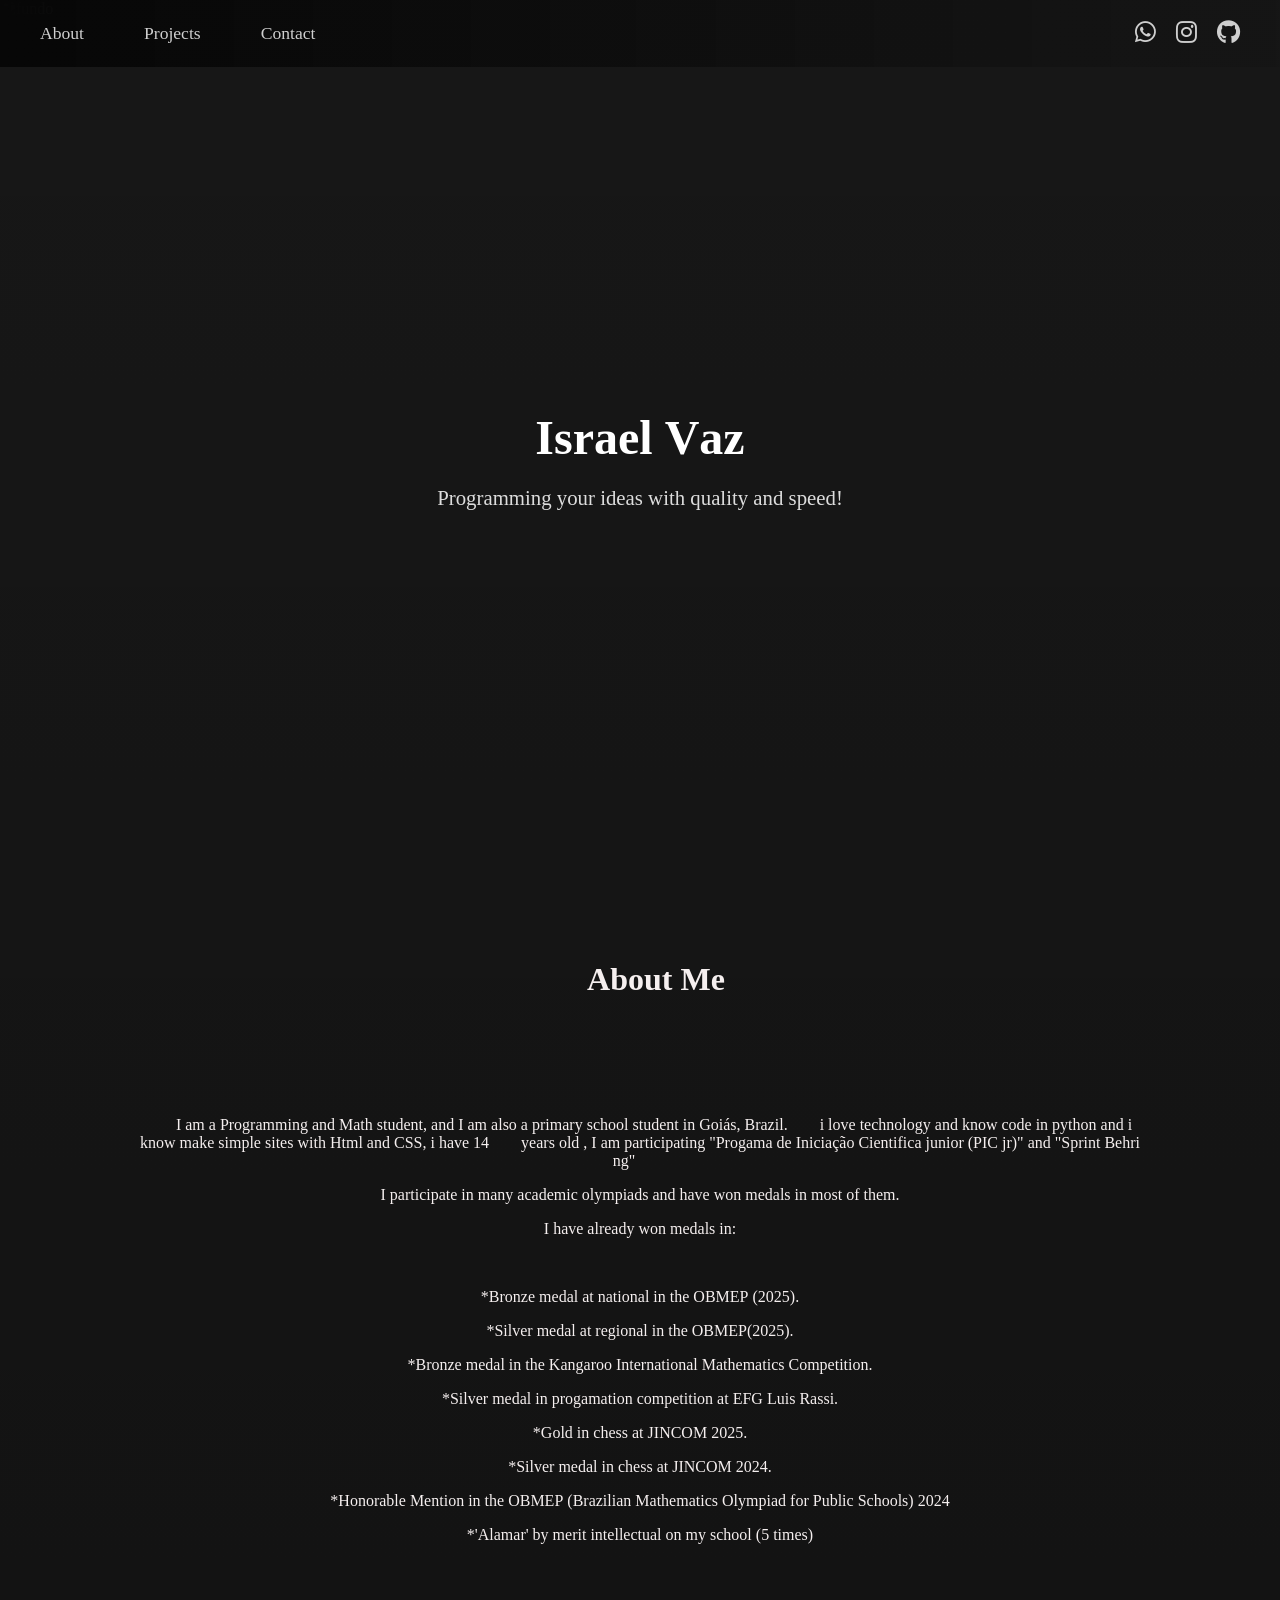
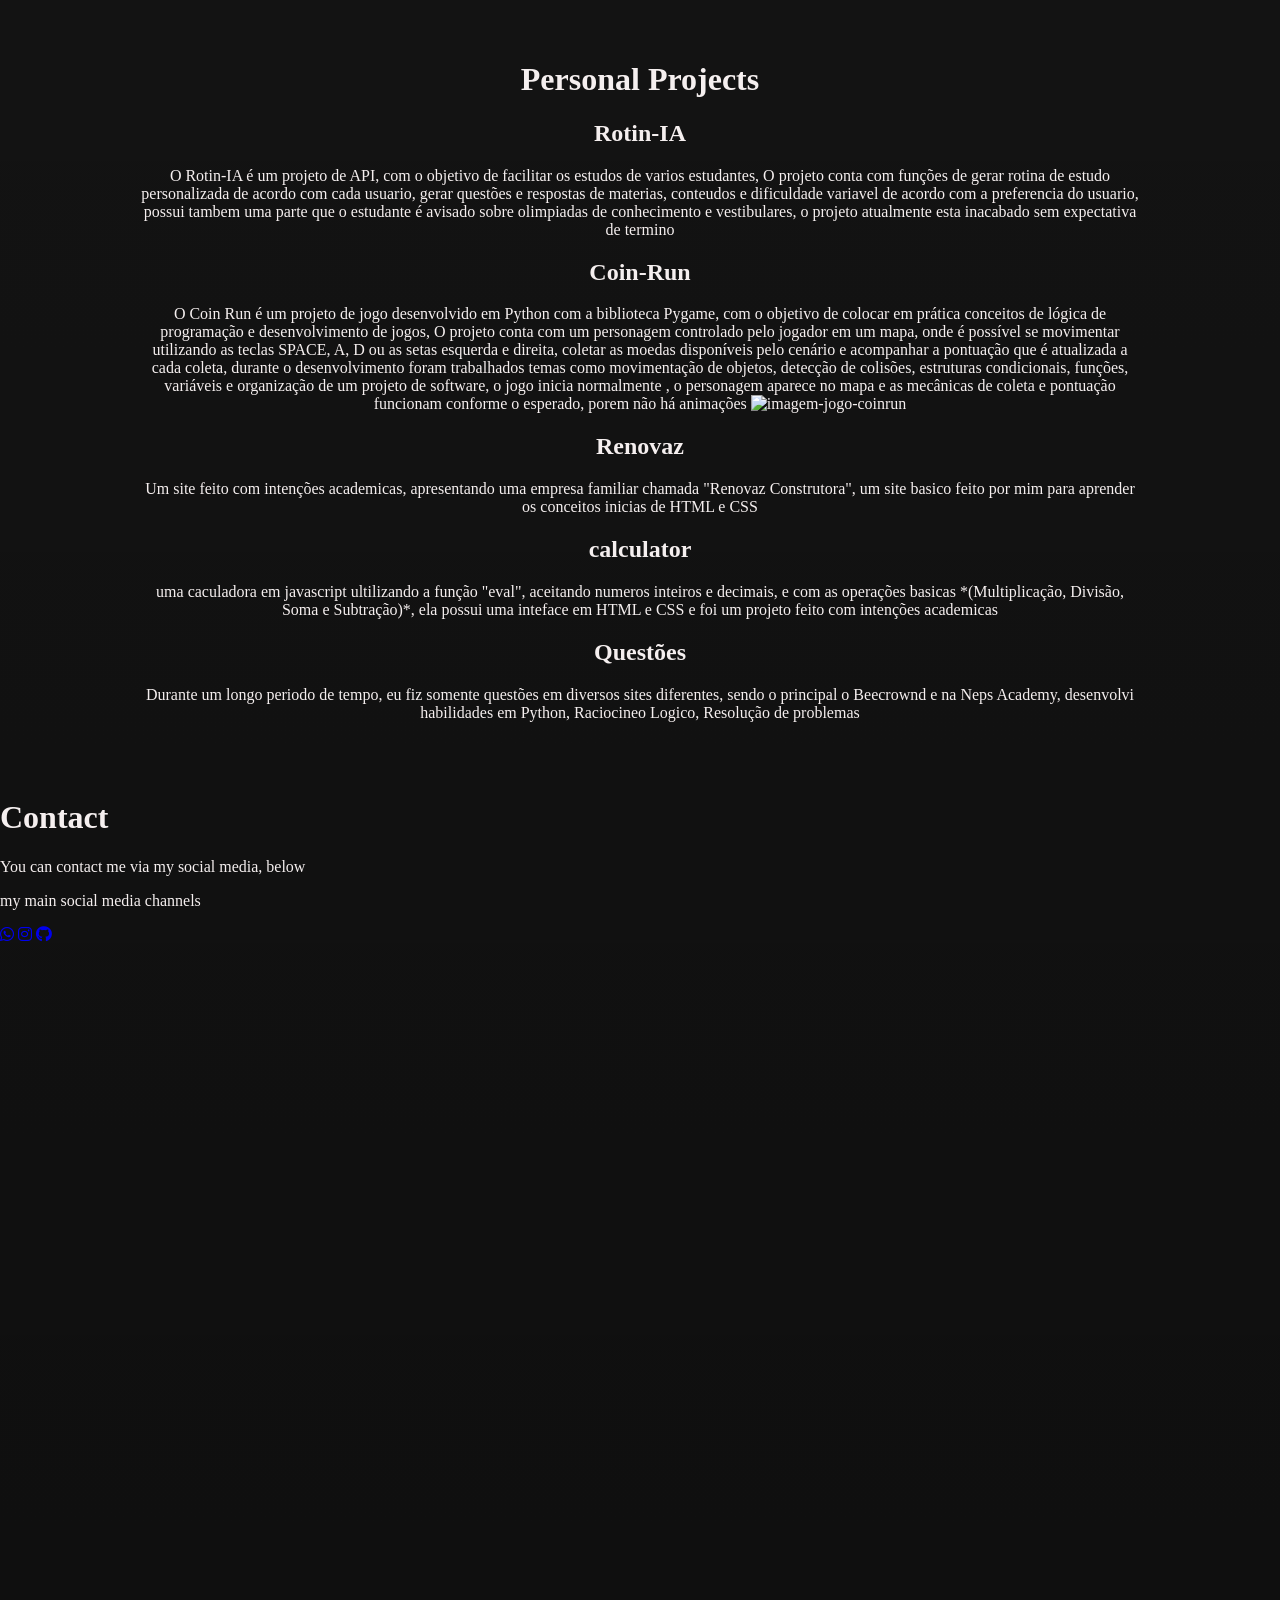
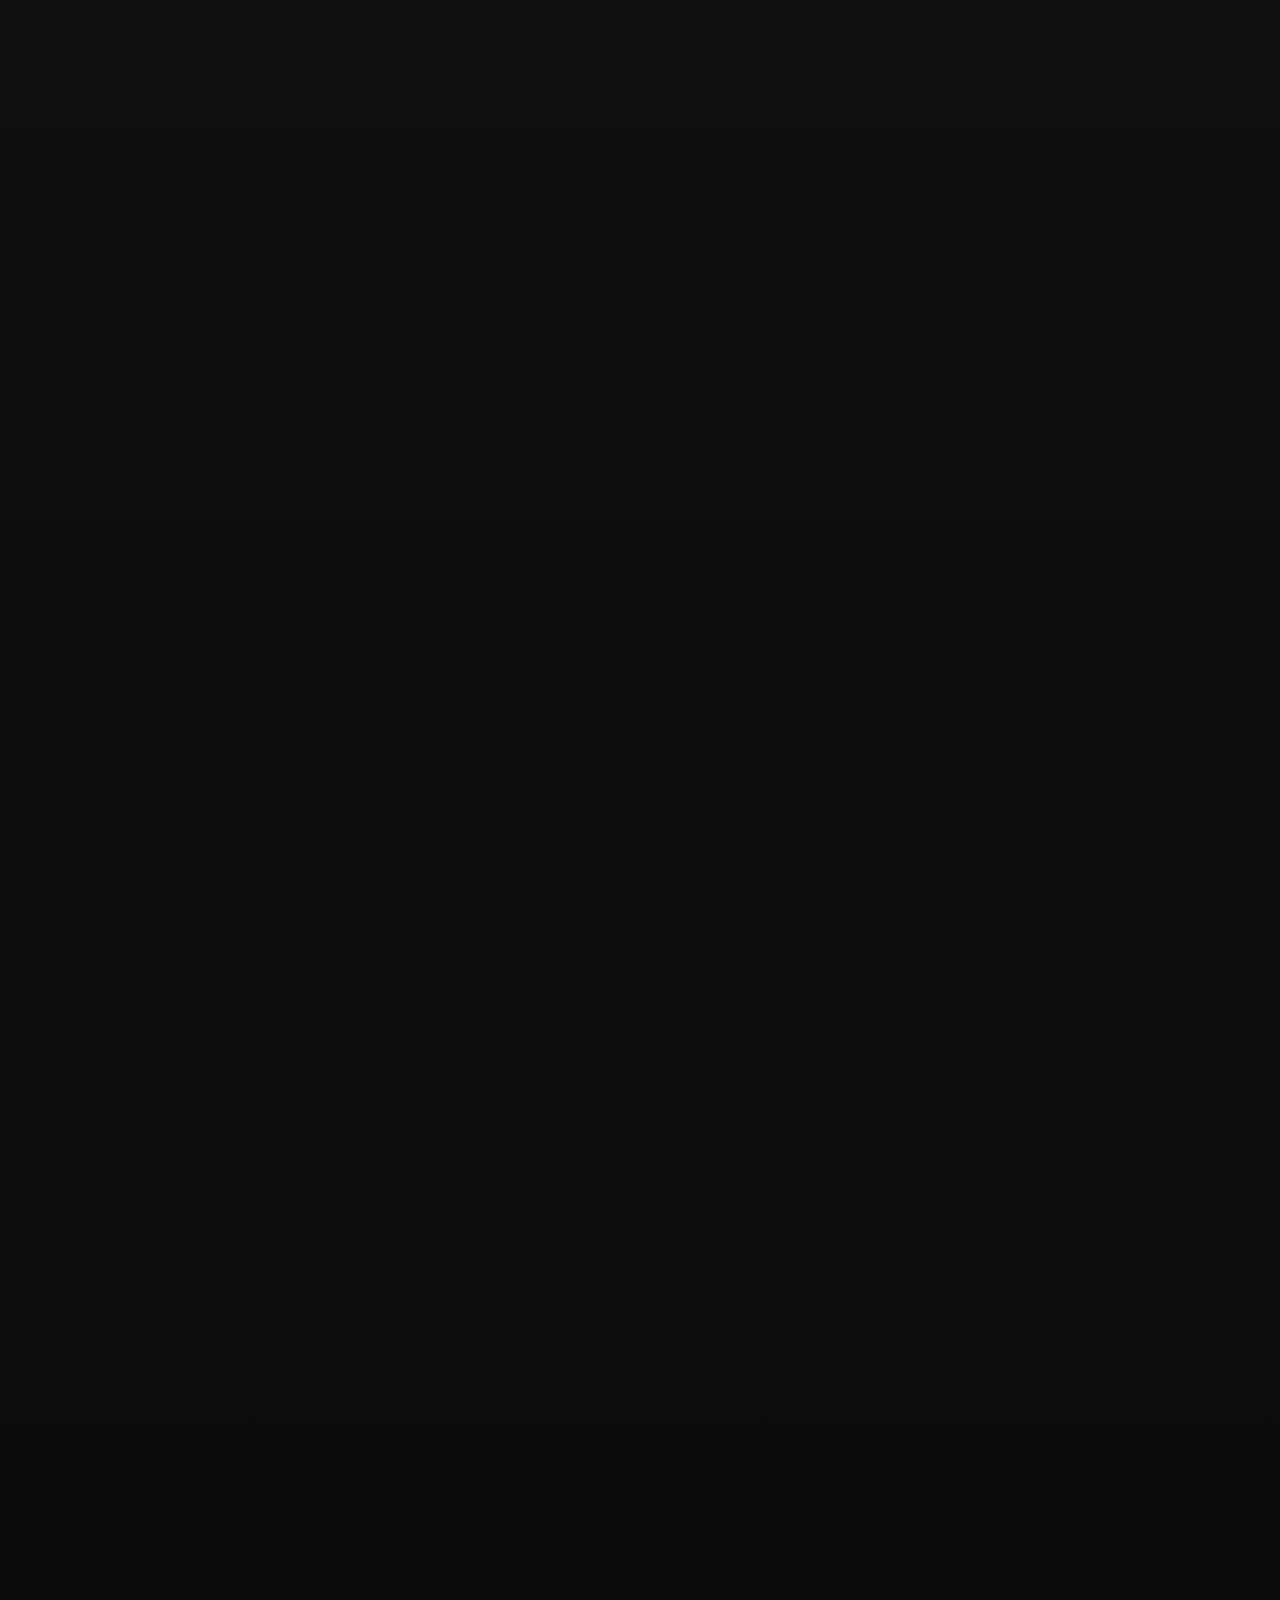
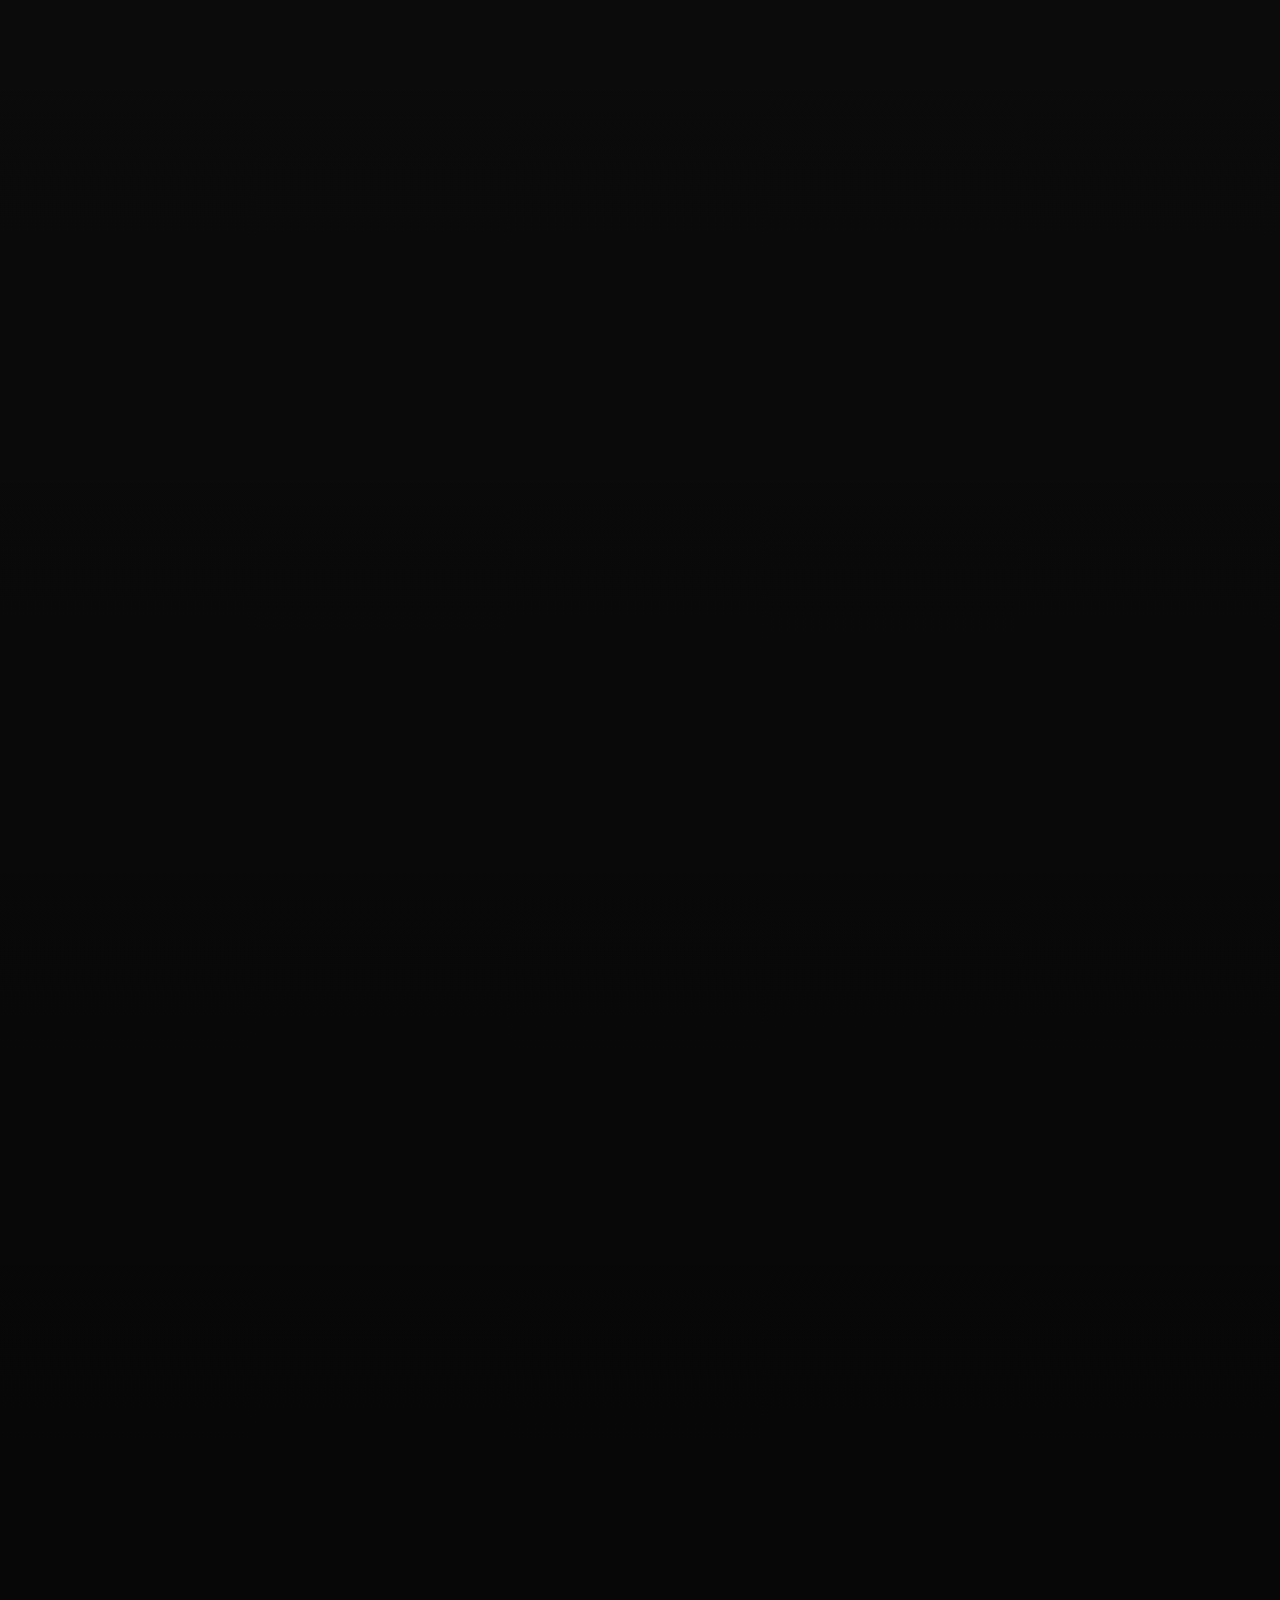
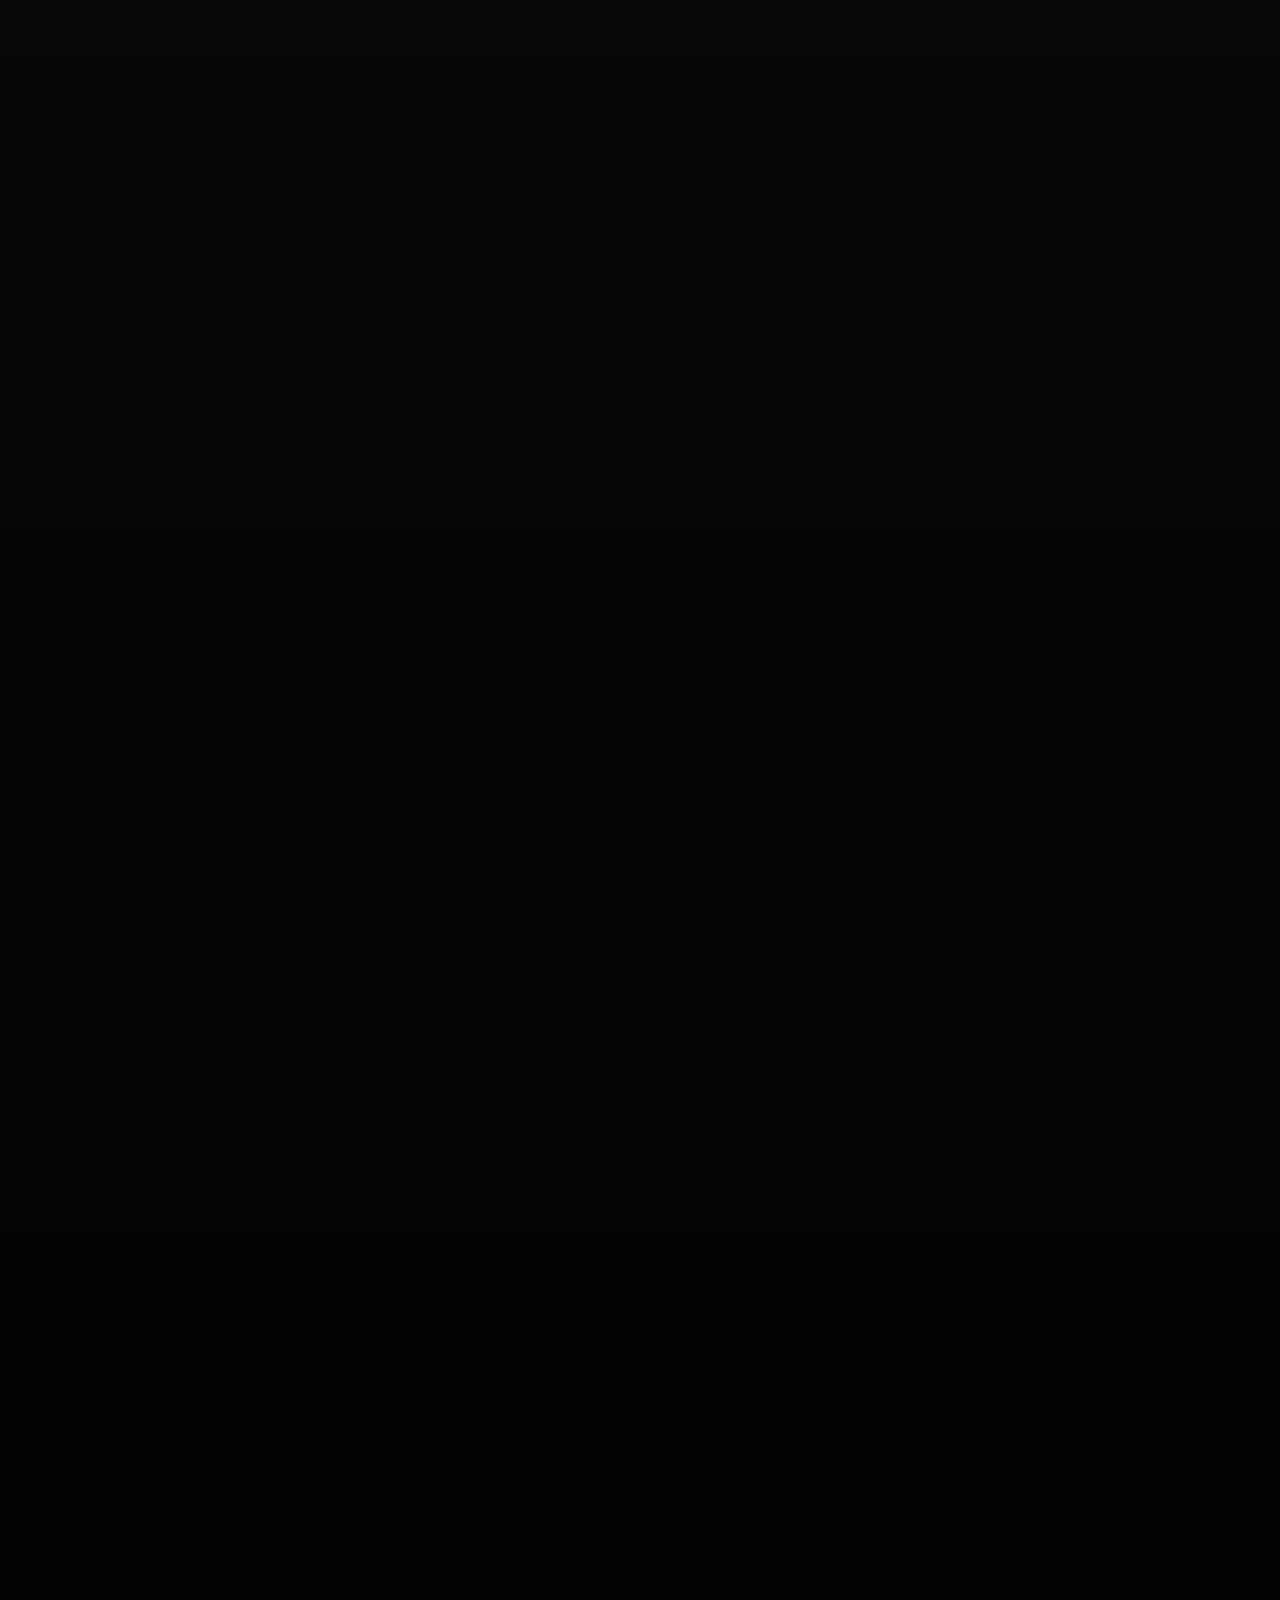
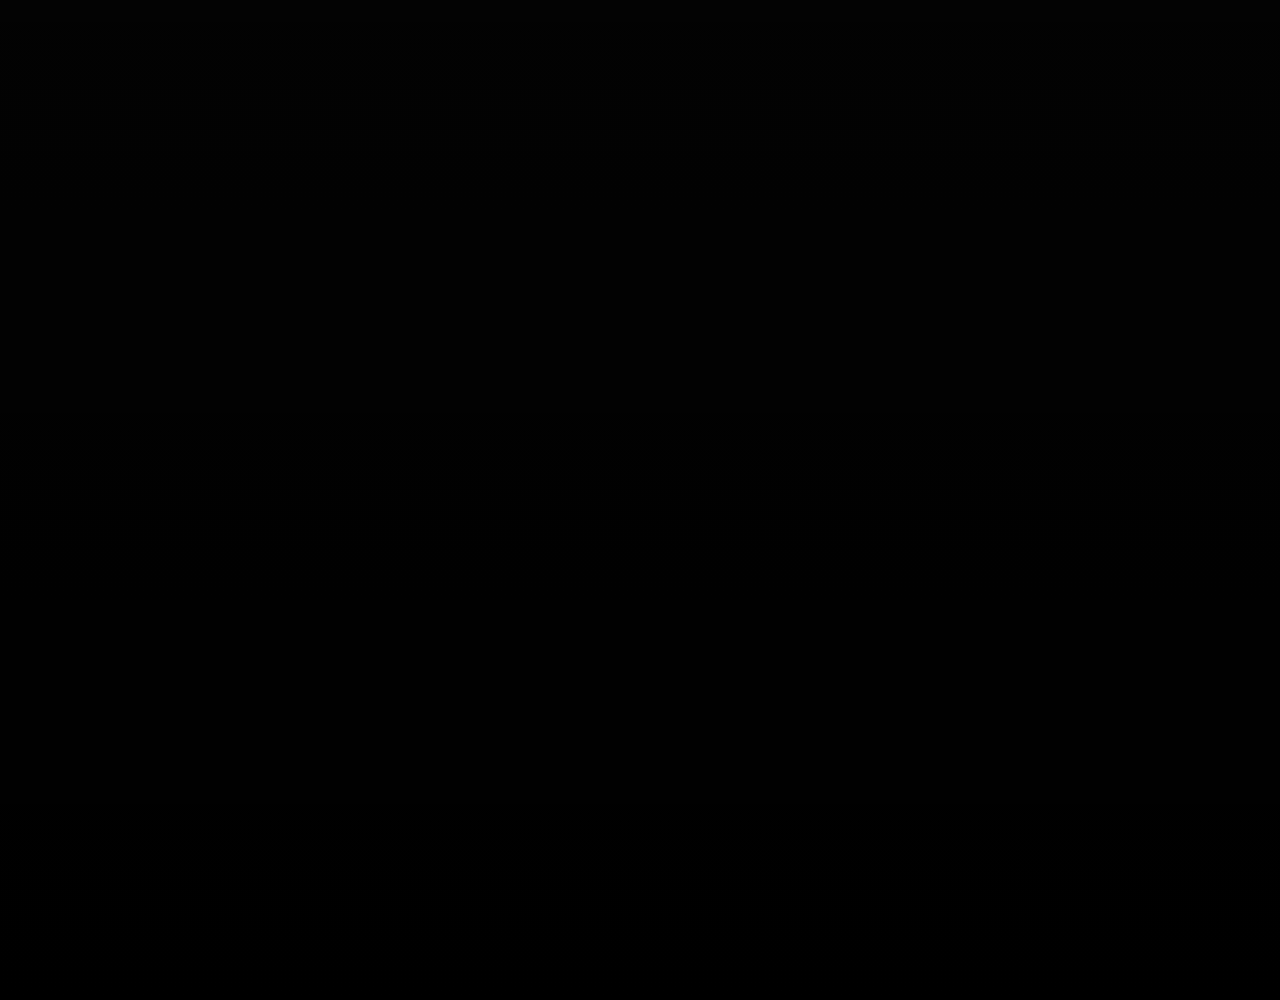
==== commit 8b37f67c: "hjkj" ====
--- a/portfolio/index.html
+++ b/portfolio/index.html
@@ -22,7 +22,7 @@
     </div>
 
     <div class="menu-icons">
-        <a href="#" class="whatsapp"><i class="fab fa-whatsapp"></i></a>
+        <a href="62994372924" class="whatsapp"><i class="fab fa-whatsapp"></i></a>
         <a href="https://www.instagram.com/iisrael.vaz" target="_blank" rel="noopener noreferrer"><i class="fab fa-instagram"></i></a>
         <a href="https://www.github.com/israelvaz121" target="_blank" rel="noopener noreferrer"><i class="fab fa-github"></i></a>
     </div>
@@ -32,7 +32,7 @@
 
     <!-- HERO -->
     <section class="hero">
-        <img src="fundoportifas.jpg" alt="fundo">
+        <img src="imagens/fundoportifas.jpg" alt="fundo">
     <div class="overlay">
         <h1 class="span" >Israel Vaz</h1>
         <p class="span">Programming your ideas with quality and speed!</p>
@@ -85,7 +85,9 @@
                esquerda e direita, coletar as moedas disponíveis pelo cenário e acompanhar a pontuação que é atualizada a cada
                 coleta, durante o desenvolvimento foram trabalhados temas como movimentação de objetos, detecção de colisões, 
                 estruturas condicionais, funções, variáveis e organização de um projeto de software, o jogo inicia normalmente
-            , o personagem aparece no mapa e as mecânicas de coleta e pontuação funcionam conforme o esperado, porem não há animações
+                , o personagem aparece no mapa e as mecânicas de coleta e pontuação funcionam conforme o esperado, porem não há animações
+            <img src="imagens/coinrun.png" alt="imagem-jogo-coinrun">
+        
         </a>
         <h2> Renovaz</h2>
         <a>
@@ -112,5 +114,16 @@
     </p>
 
 </div>
+<div>
+    <h1>Contact</h1>
+    <p>You can contact me via my social media, below</p>
+
+    <p>my main social media channels</p>
+        <a href="62994372924" class="whatsapp"><i class="fab fa-whatsapp"></i></a>
+        <a href="https://www.instagram.com/iisrael.vaz" target="_blank" rel="noopener noreferrer"><i class="fab fa-instagram"></i></a>
+        <a href="https://www.github.com/israelvaz121" target="_blank" rel="noopener noreferrer"><i class="fab fa-github"></i></a>
+        
+    
+</div>
 </body>
 </html>
--- a/portfolio/style.css
+++ b/portfolio/style.css
@@ -96,7 +96,19 @@
     object-fit: cover;
     filter: brightness(0.5);
 }
+.imagenprojeto {
+    position: relative;
+    width: 100px;
+    height: 100px;
+    overflow: hidden;
+}
 
+.imagenprojeto img {
+    width: 100px;
+    height: 101px;
+    object-fit: cover;
+    filter: brightness(0.5);
+}
 /* ===== TEXTO SOBRE A IMAGEM ===== */
 .overlay {
     position: absolute;
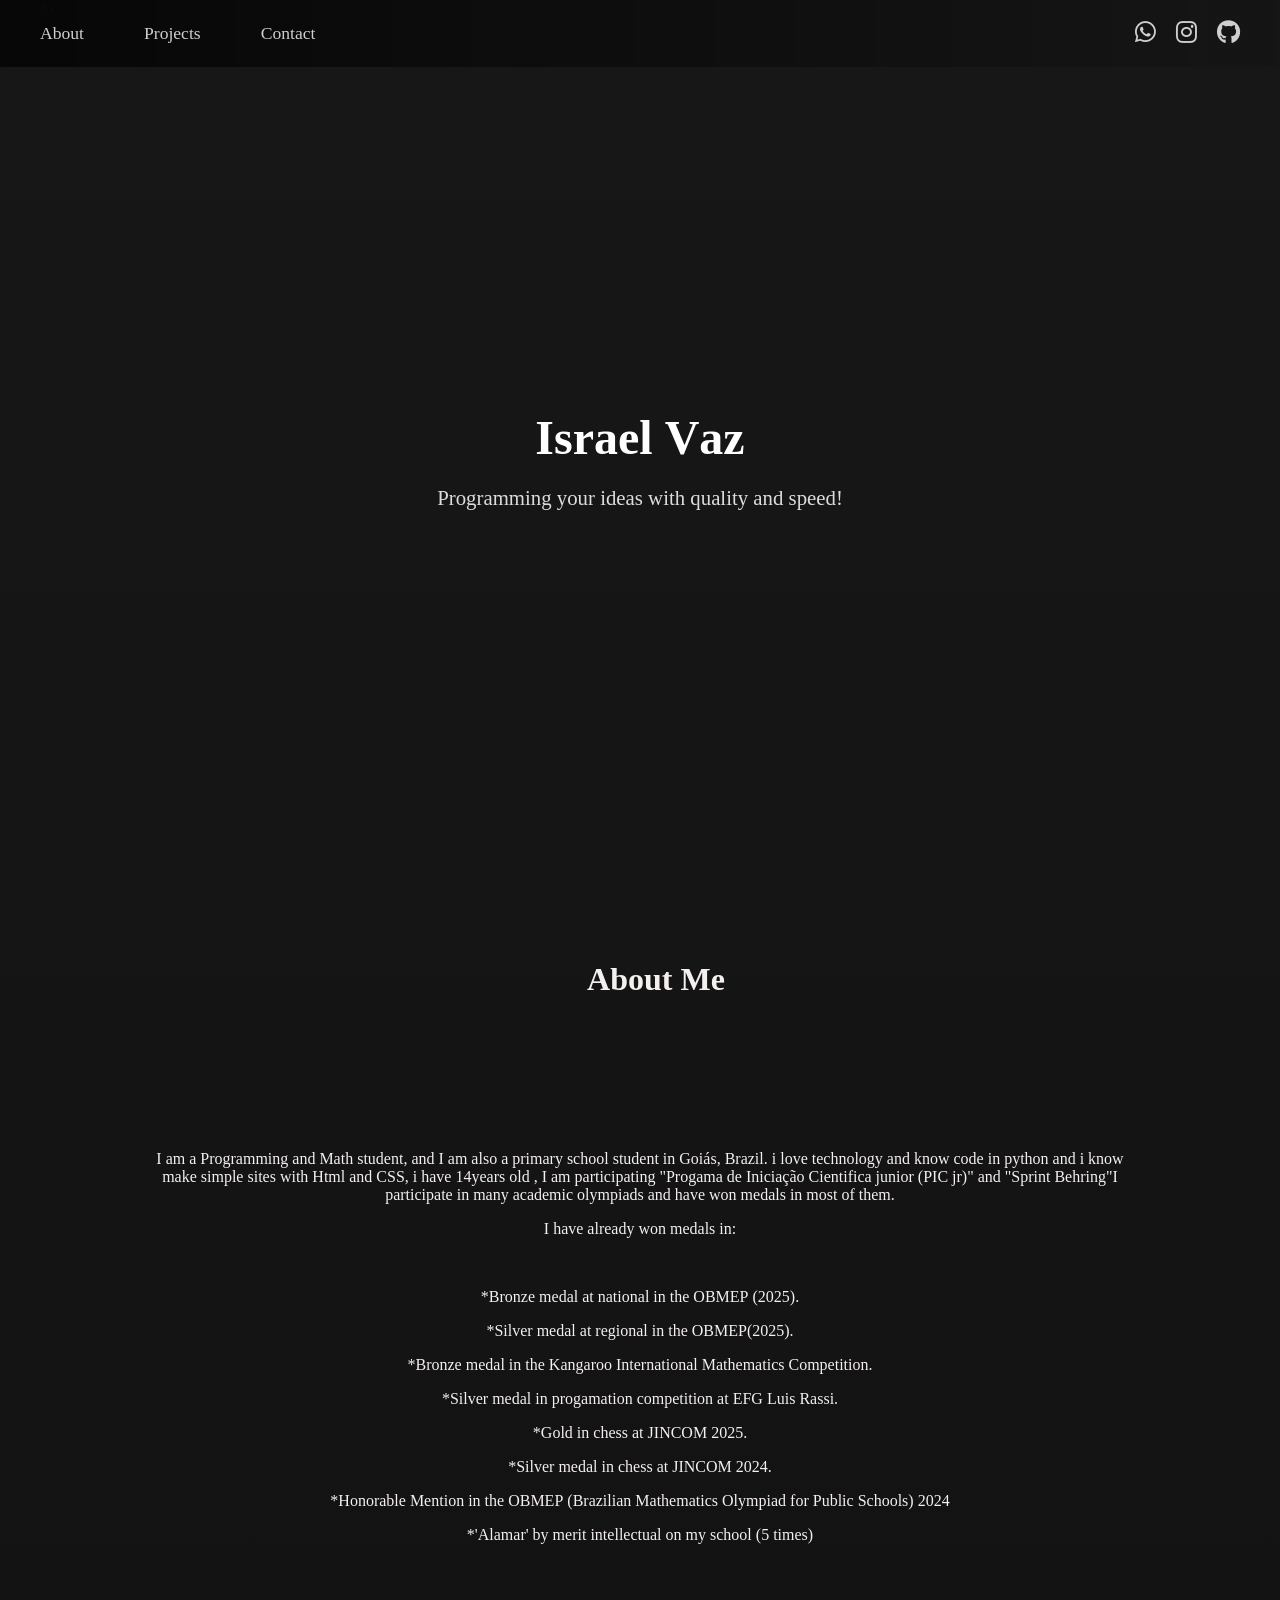
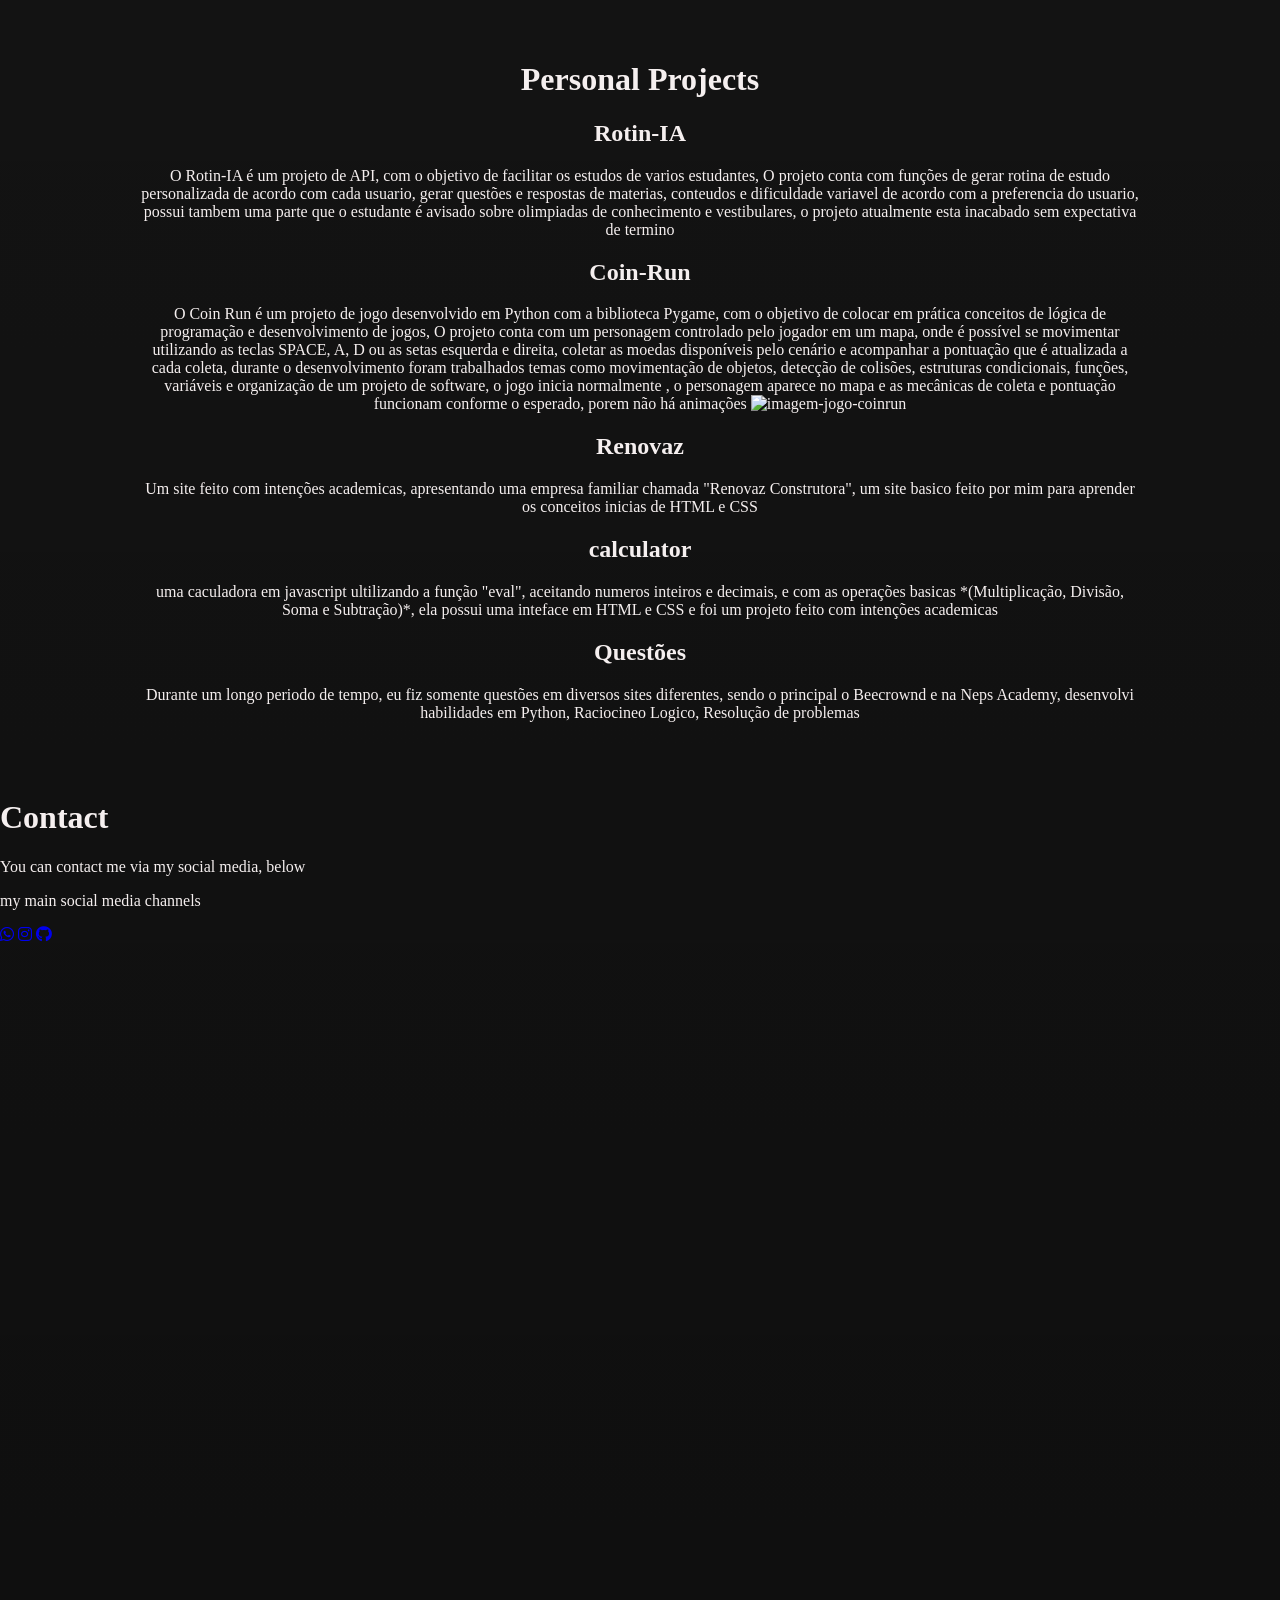
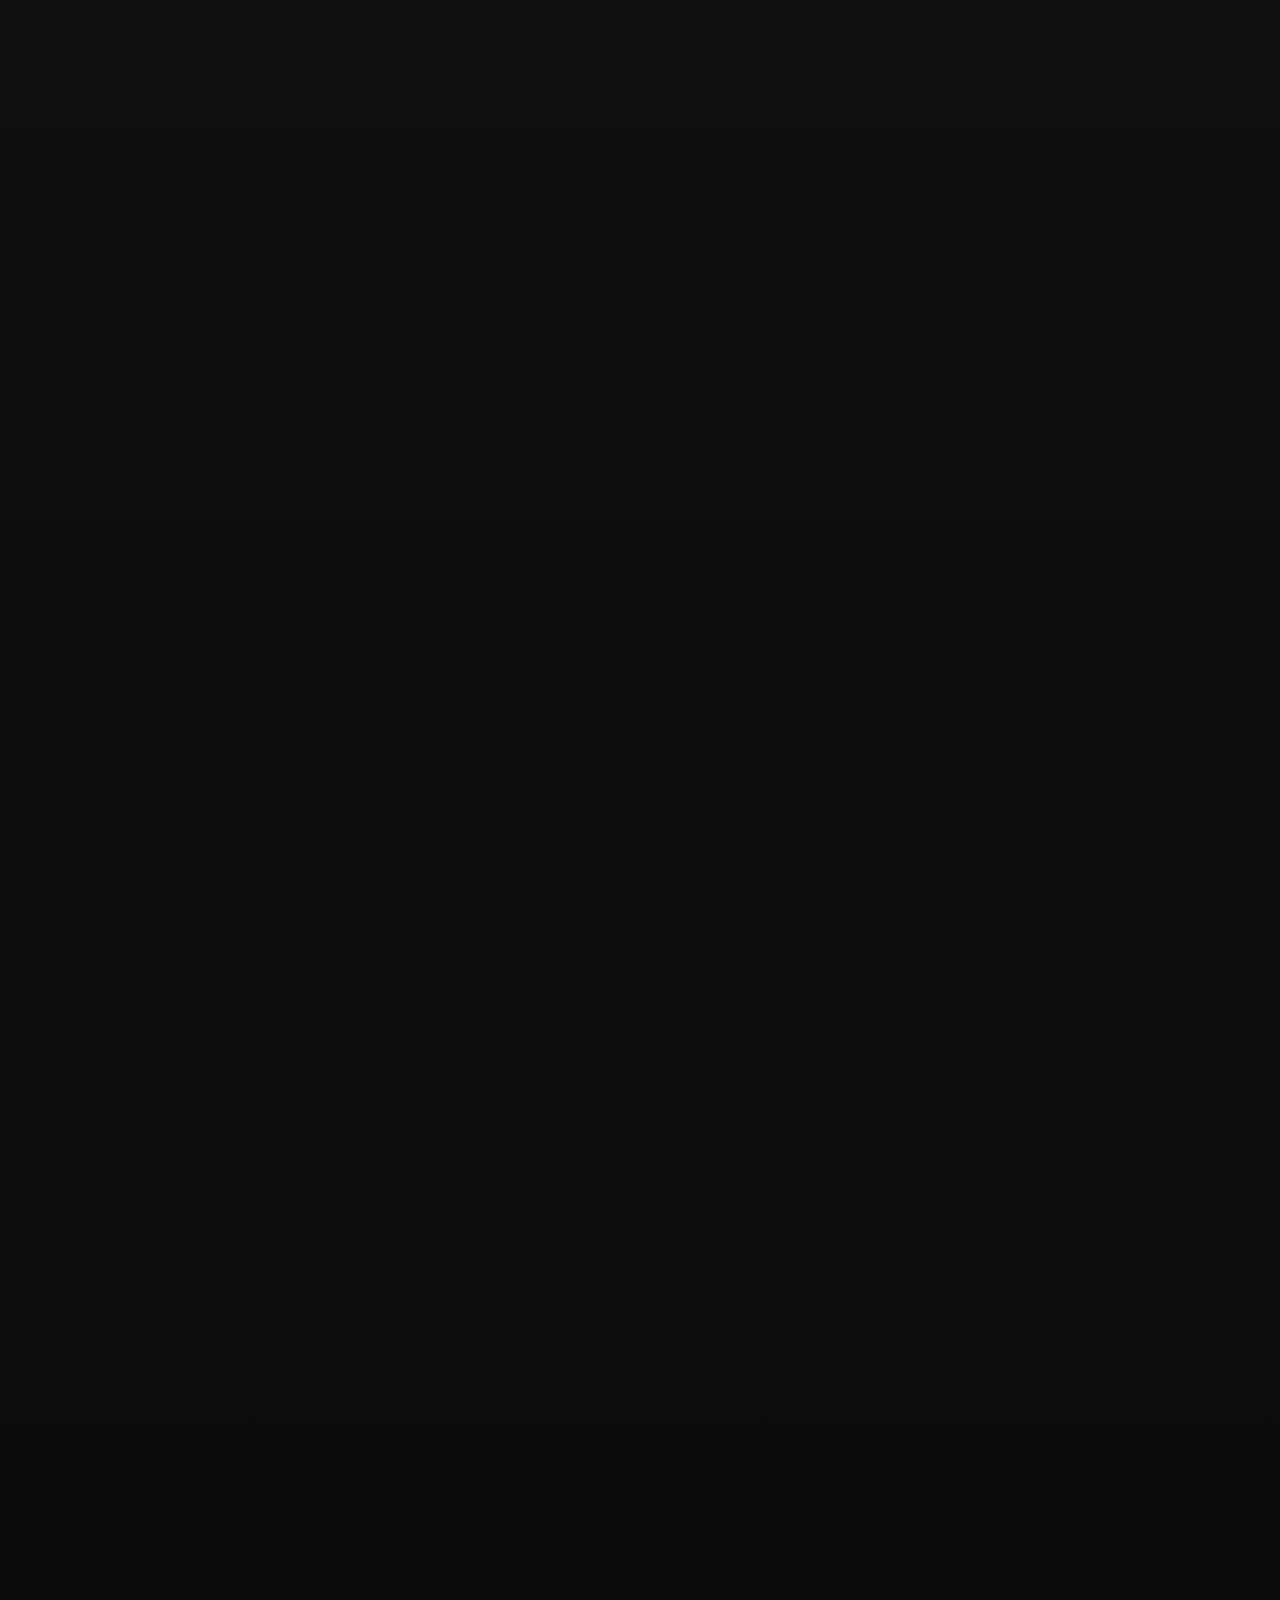
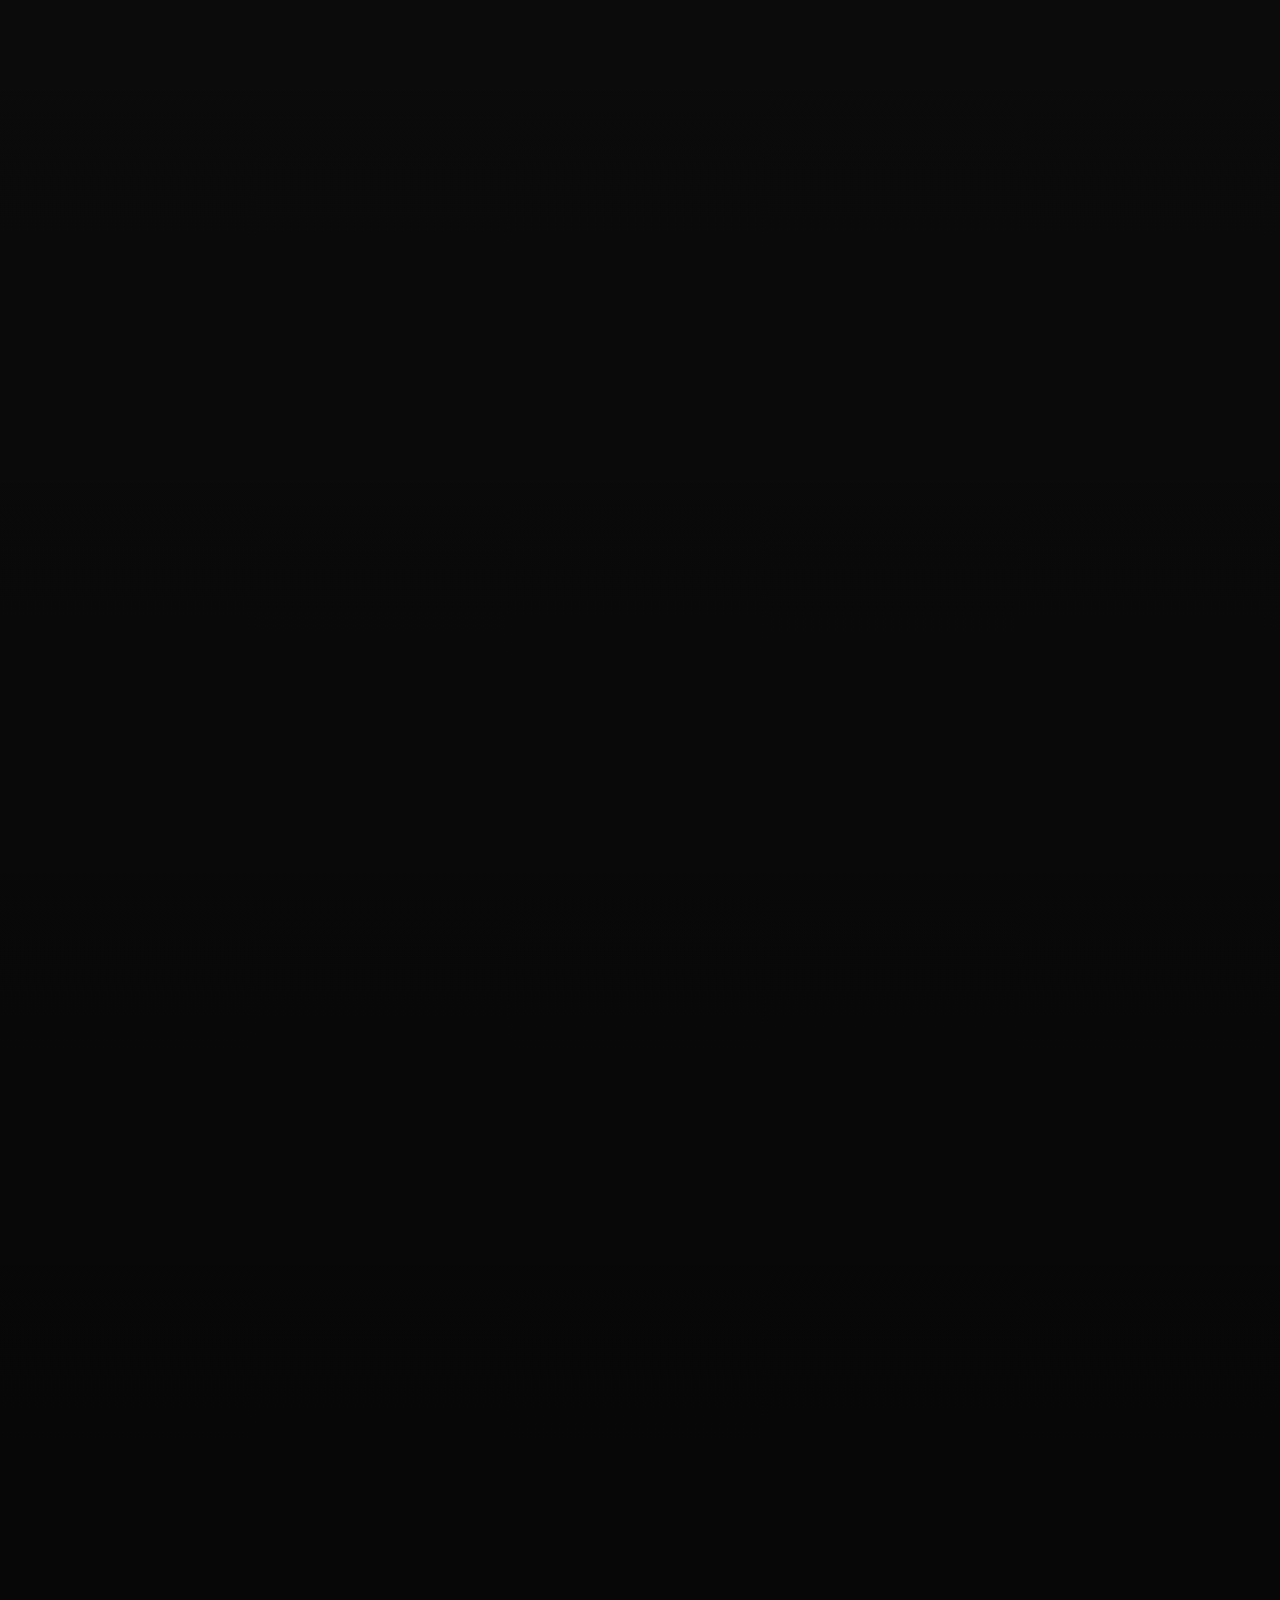
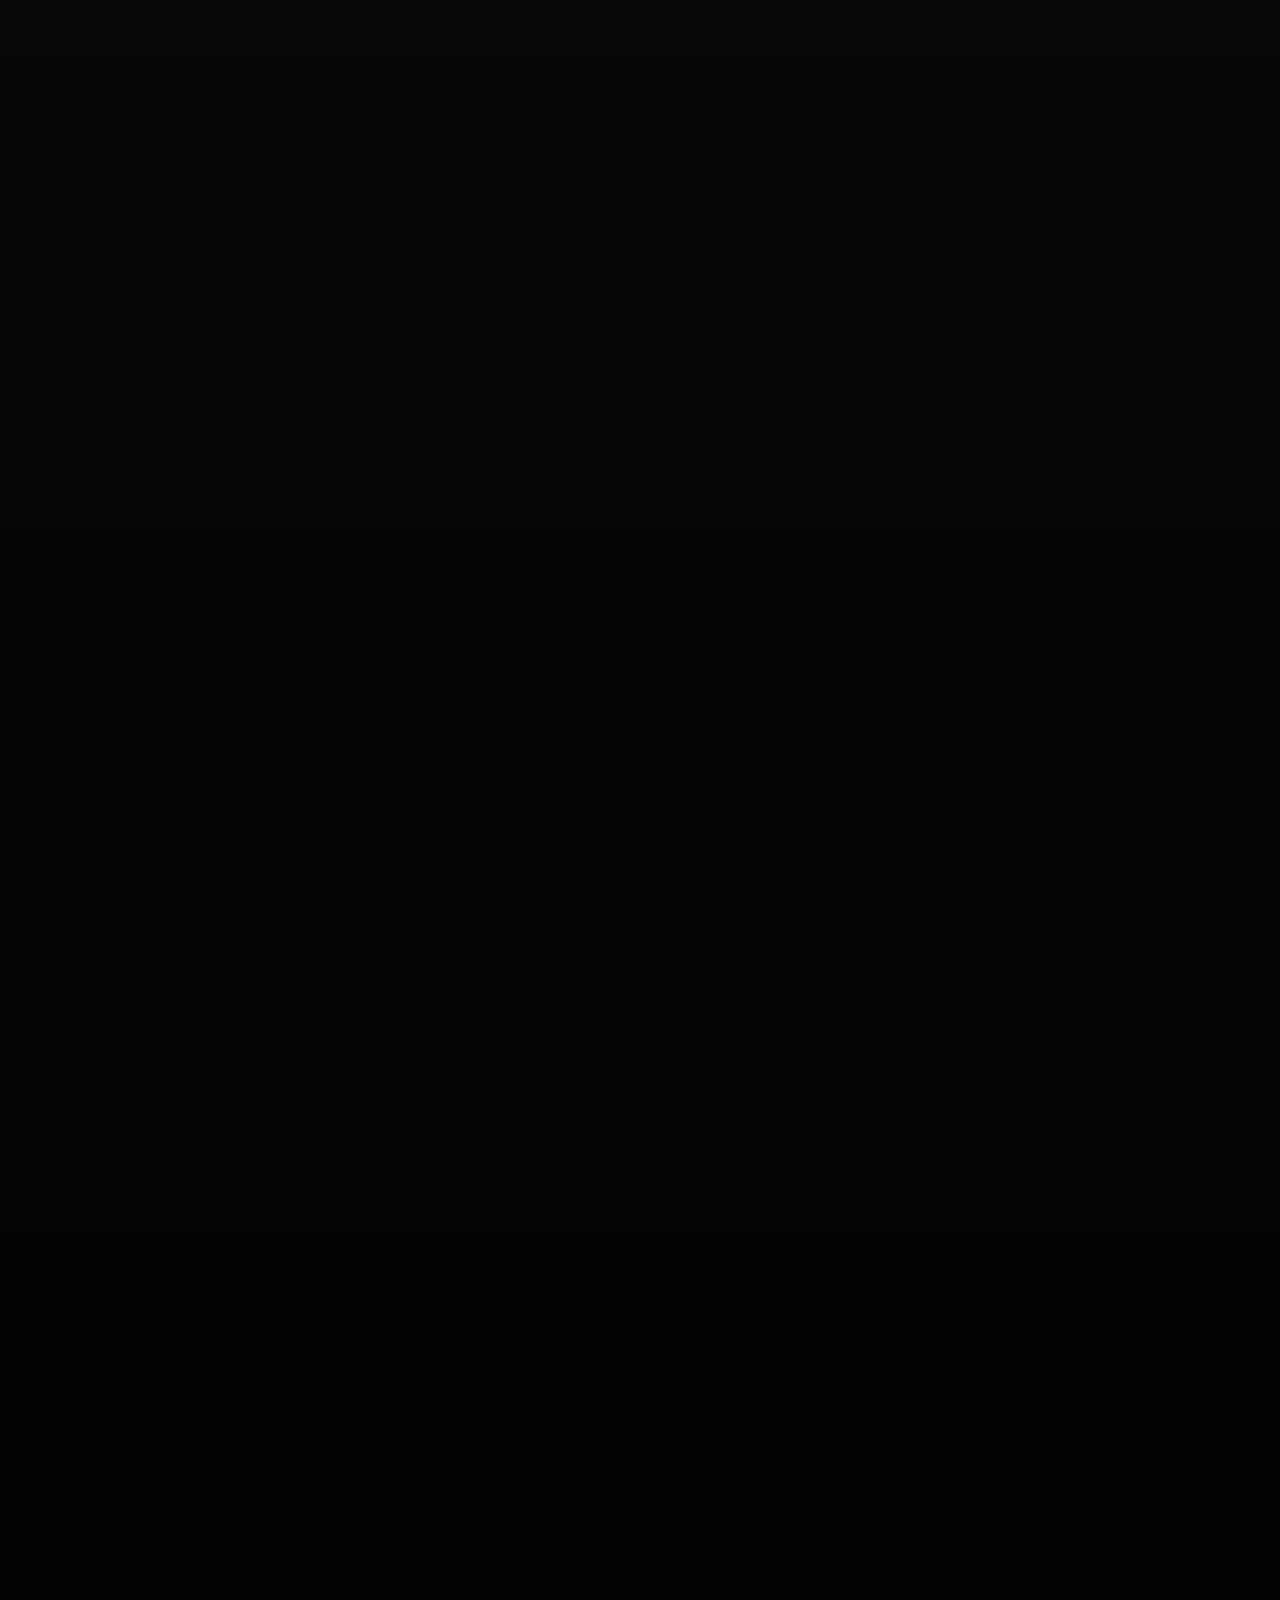
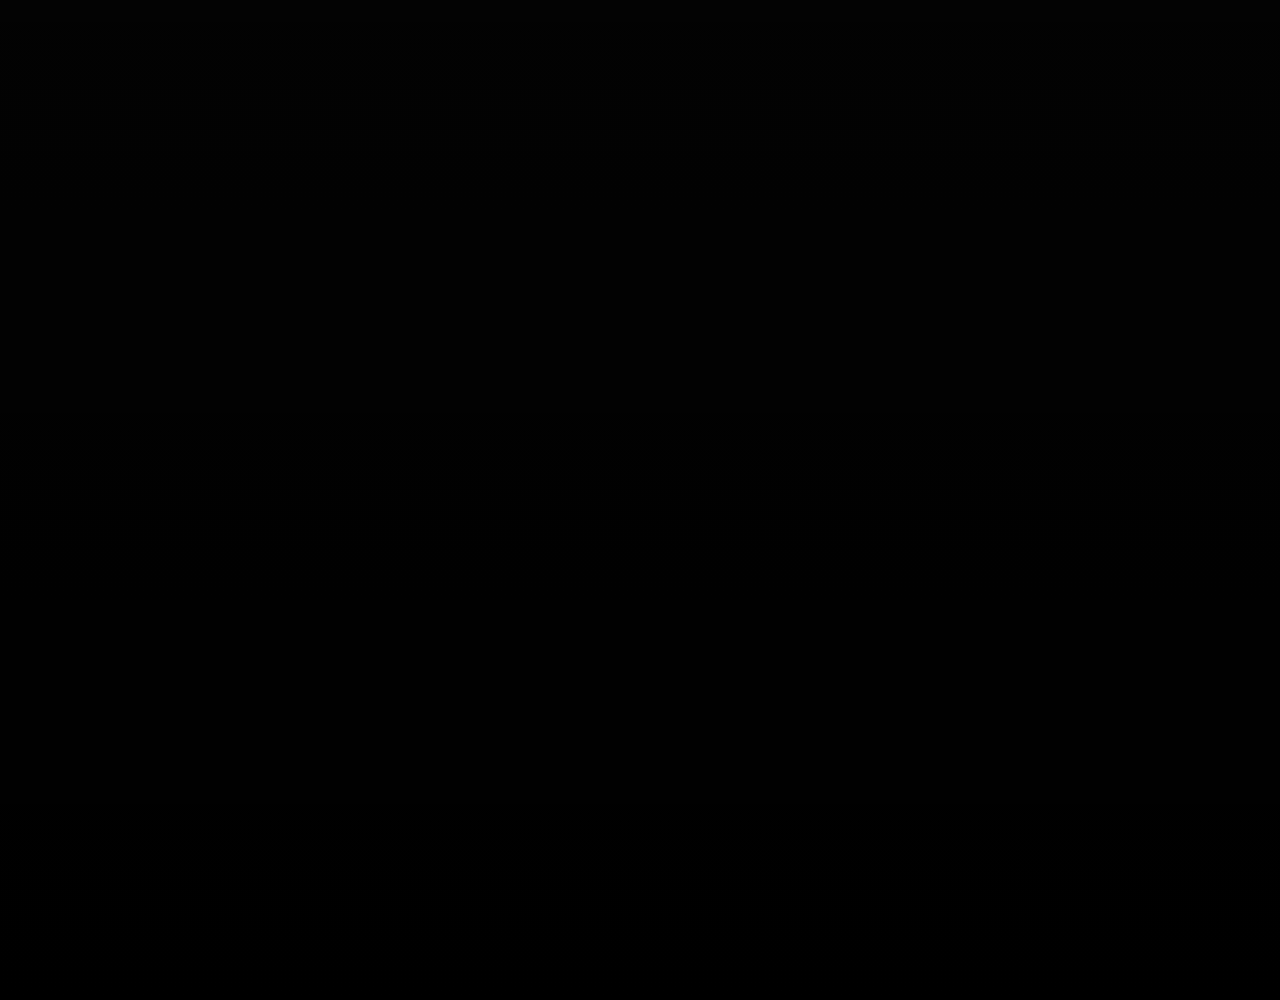
==== commit 14fac2a7: "kkkakska" ====
--- a/portfolio/index.html
+++ b/portfolio/index.html
@@ -46,10 +46,7 @@
 </div>
 <div class="container">
     <p class="span">
-        <a href="">I am a Programming and Math student, and I am also a primary school student in Goiás, Brazil.</a>
-        <a href="">i love technology and know code in python and i know make simple sites with Html and CSS, i have 14</a>
-        <a href="">years old , I am participating "Progama de Iniciação Cientifica junior (PIC jr)" and "Sprint Behring"</a>
-        <p href="">I participate in many academic olympiads and have won medals in most of them.</a>
+        <p>I am a Programming and Math student, and I am also a primary school student in Goiás, Brazil. i love technology and know code in python and i know make simple sites with Html and CSS, i have 14years old , I am participating "Progama de Iniciação Cientifica junior (PIC jr)" and "Sprint Behring"I participate in many academic olympiads and have won medals in most of them.</p>
         <p>I have already won medals in:</p>
 
     </p>
@@ -72,14 +69,14 @@
 <div class="container" id="projetos">
     <h1 id="projeto">Personal Projects</h1>
         <h2>Rotin-IA</h2>
-        <a>O Rotin-IA é um projeto de API, com o objetivo de facilitar os estudos de varios estudantes, O projeto conta
+        <p>O Rotin-IA é um projeto de API, com o objetivo de facilitar os estudos de varios estudantes, O projeto conta
             com funções de gerar rotina de estudo personalizada de acordo com cada usuario, gerar questões e respostas
             de materias, conteudos e dificuldade variavel de acordo com a preferencia do usuario, possui tambem uma parte
             que o estudante é avisado sobre olimpiadas de conhecimento e vestibulares, o projeto atualmente esta inacabado
             sem expectativa de termino
-        </a>
+        </p>
         <h2>Coin-Run</h2>
-        <a>O Coin Run é um projeto de jogo desenvolvido em Python com a biblioteca Pygame, com o objetivo de colocar
+        <p>O Coin Run é um projeto de jogo desenvolvido em Python com a biblioteca Pygame, com o objetivo de colocar
              em prática conceitos de lógica de programação e desenvolvimento de jogos, O projeto conta com um personagem
               controlado pelo jogador em um mapa, onde é possível se movimentar utilizando as teclas SPACE, A, D ou as setas
                esquerda e direita, coletar as moedas disponíveis pelo cenário e acompanhar a pontuação que é atualizada a cada
@@ -88,25 +85,25 @@
                 , o personagem aparece no mapa e as mecânicas de coleta e pontuação funcionam conforme o esperado, porem não há animações
             <img src="imagens/coinrun.png" alt="imagem-jogo-coinrun">
         
-        </a>
+        </p>
         <h2> Renovaz</h2>
-        <a>
+        <p>
             Um site feito com intenções academicas, apresentando uma empresa familiar chamada "Renovaz Construtora",
             um site basico feito por mim para aprender os conceitos inicias de HTML e CSS
-        </a>
+        </p>
         <h2> calculator</h2>
-        <a>
+        <p>
             uma caculadora em javascript ultilizando a função "eval", aceitando numeros inteiros e decimais, e com
             as operações basicas *(Multiplicação, Divisão, Soma e Subtração)*, ela possui uma inteface em HTML e CSS
             e foi um projeto feito com intenções academicas 
-        </a>
+        </p>
         
         <h2> Questões</h2>
-        <a>
+        <p>
             Durante um longo periodo de tempo, eu fiz somente questões em diversos sites diferentes,
             sendo o principal o Beecrownd e na Neps Academy, desenvolvi habilidades em Python, Raciocineo
             Logico, Resolução de problemas
-        </a>
+        </p>
 
         
     <p>
@@ -116,7 +113,7 @@
 </div>
 <div>
     <h1>Contact</h1>
-    <p>You can contact me via my social media, below</p>
+    <p>You can contact me via my social media, below </p>
 
     <p>my main social media channels</p>
         <a href="62994372924" class="whatsapp"><i class="fab fa-whatsapp"></i></a>
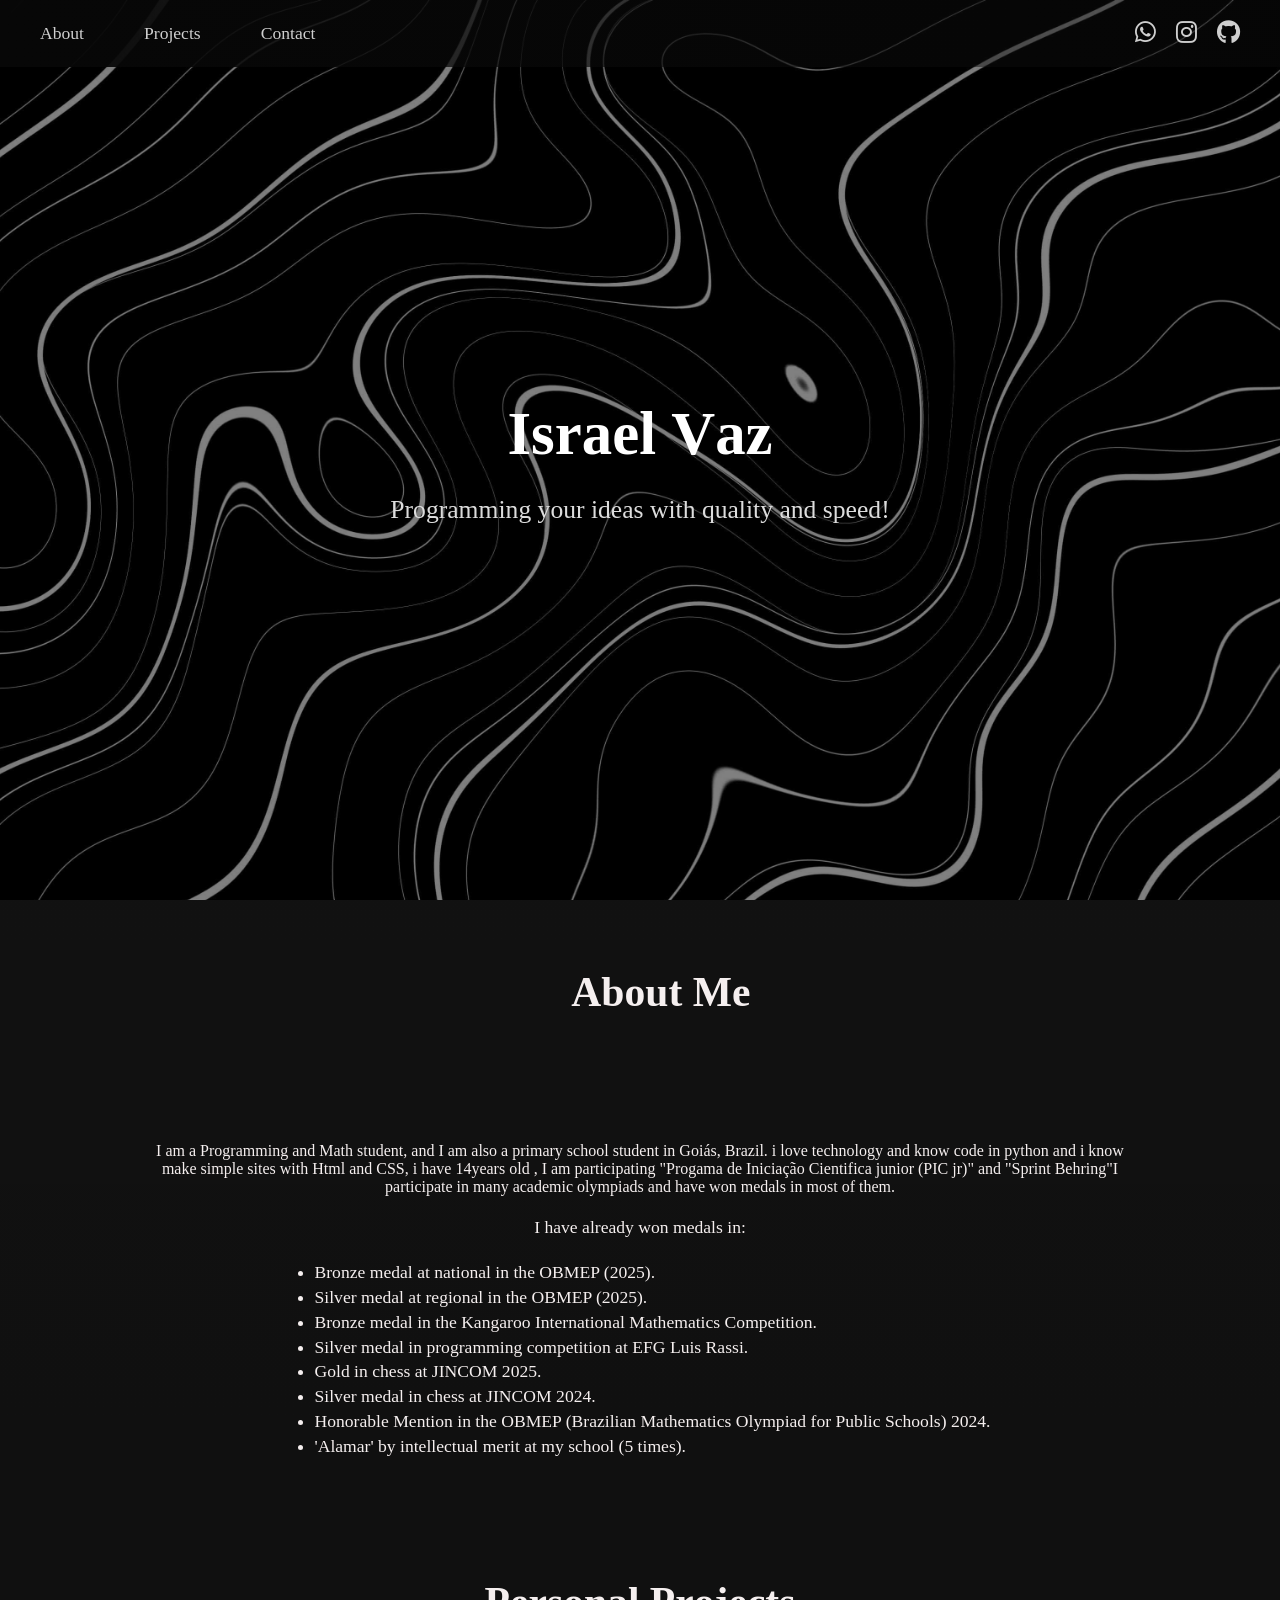
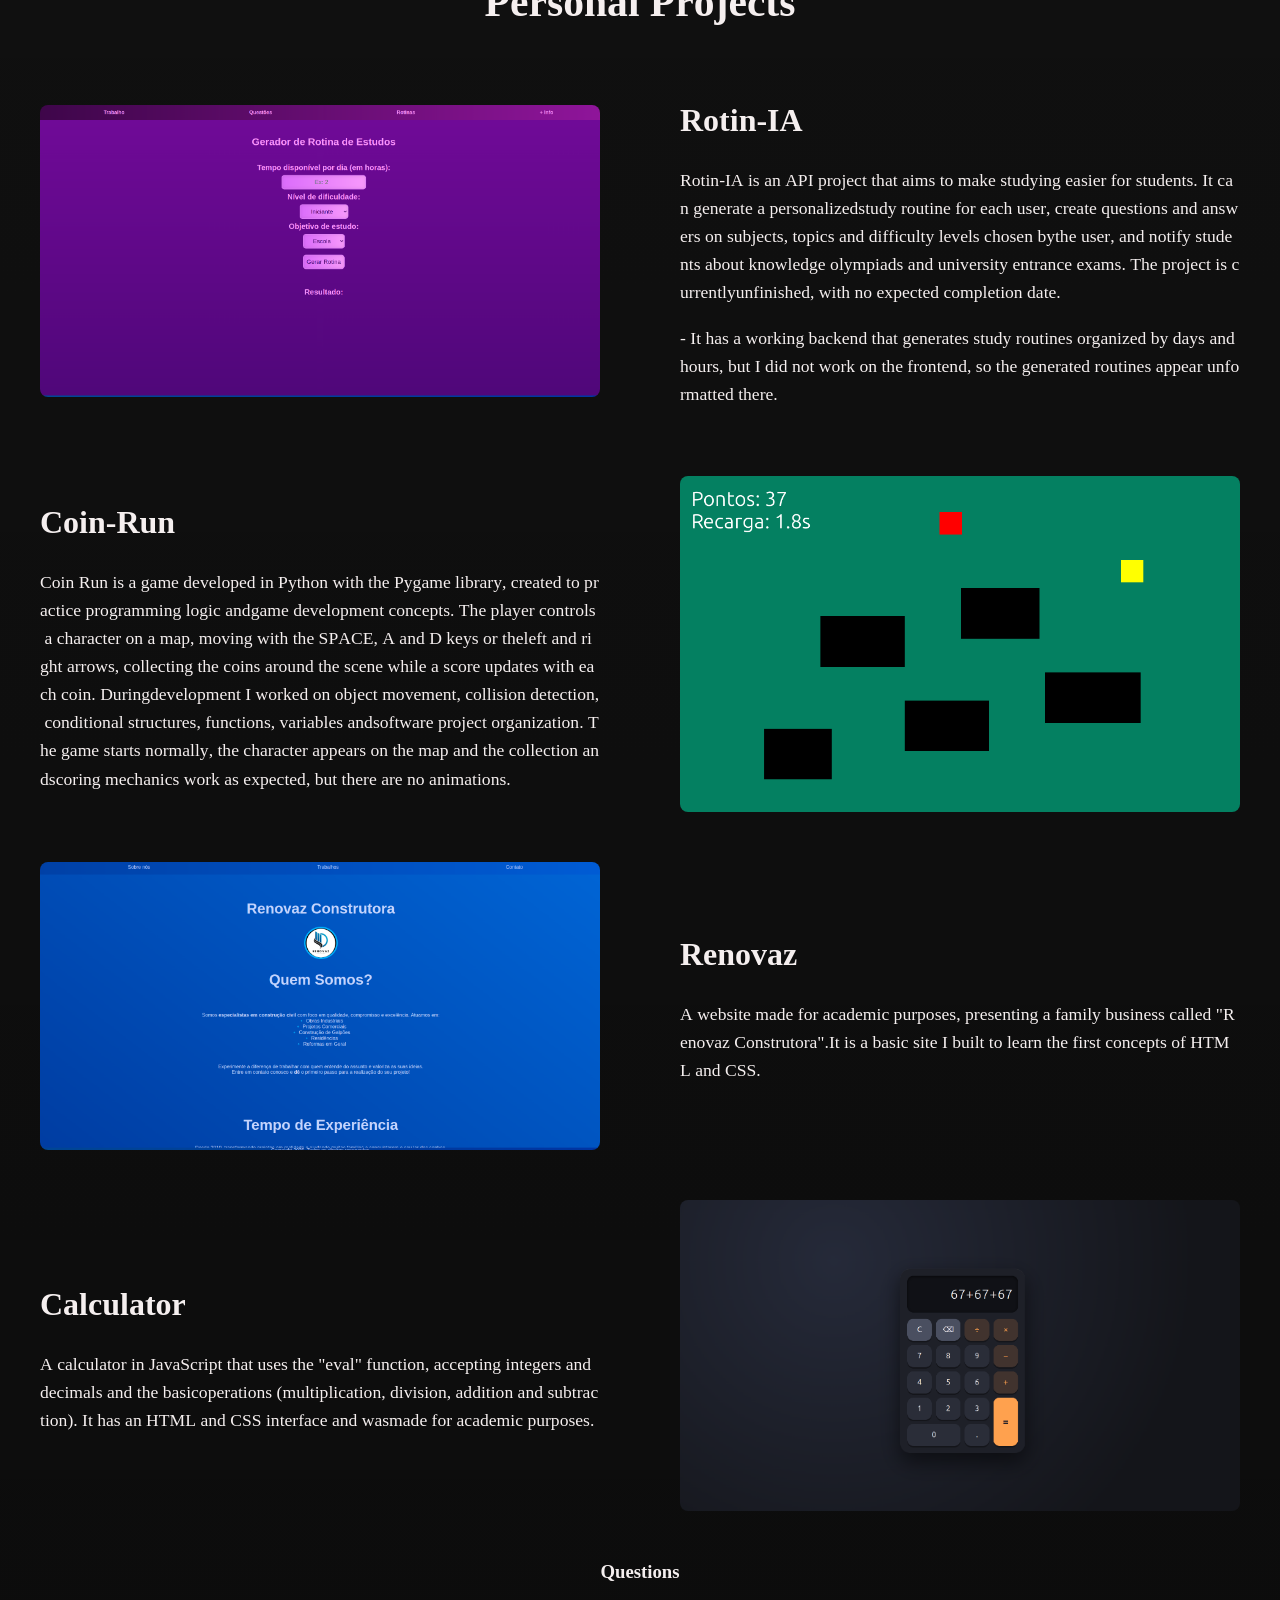
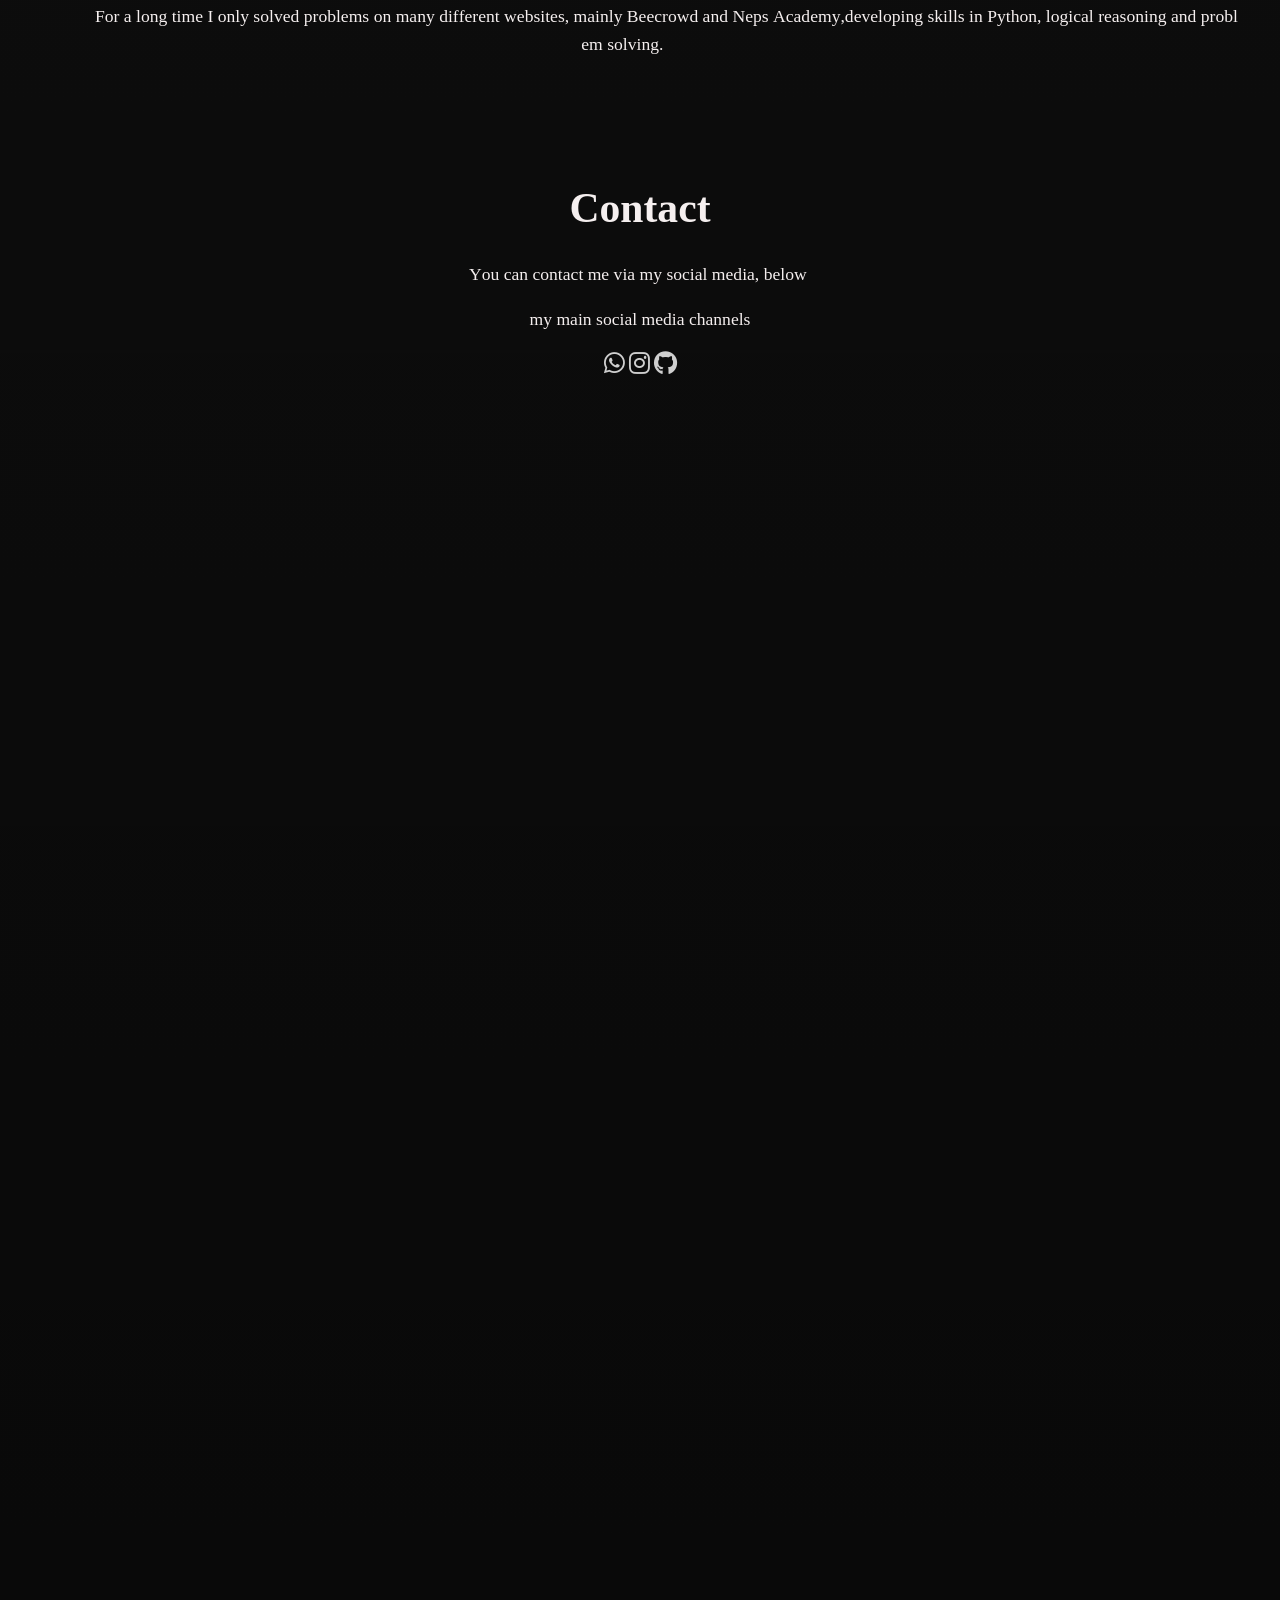
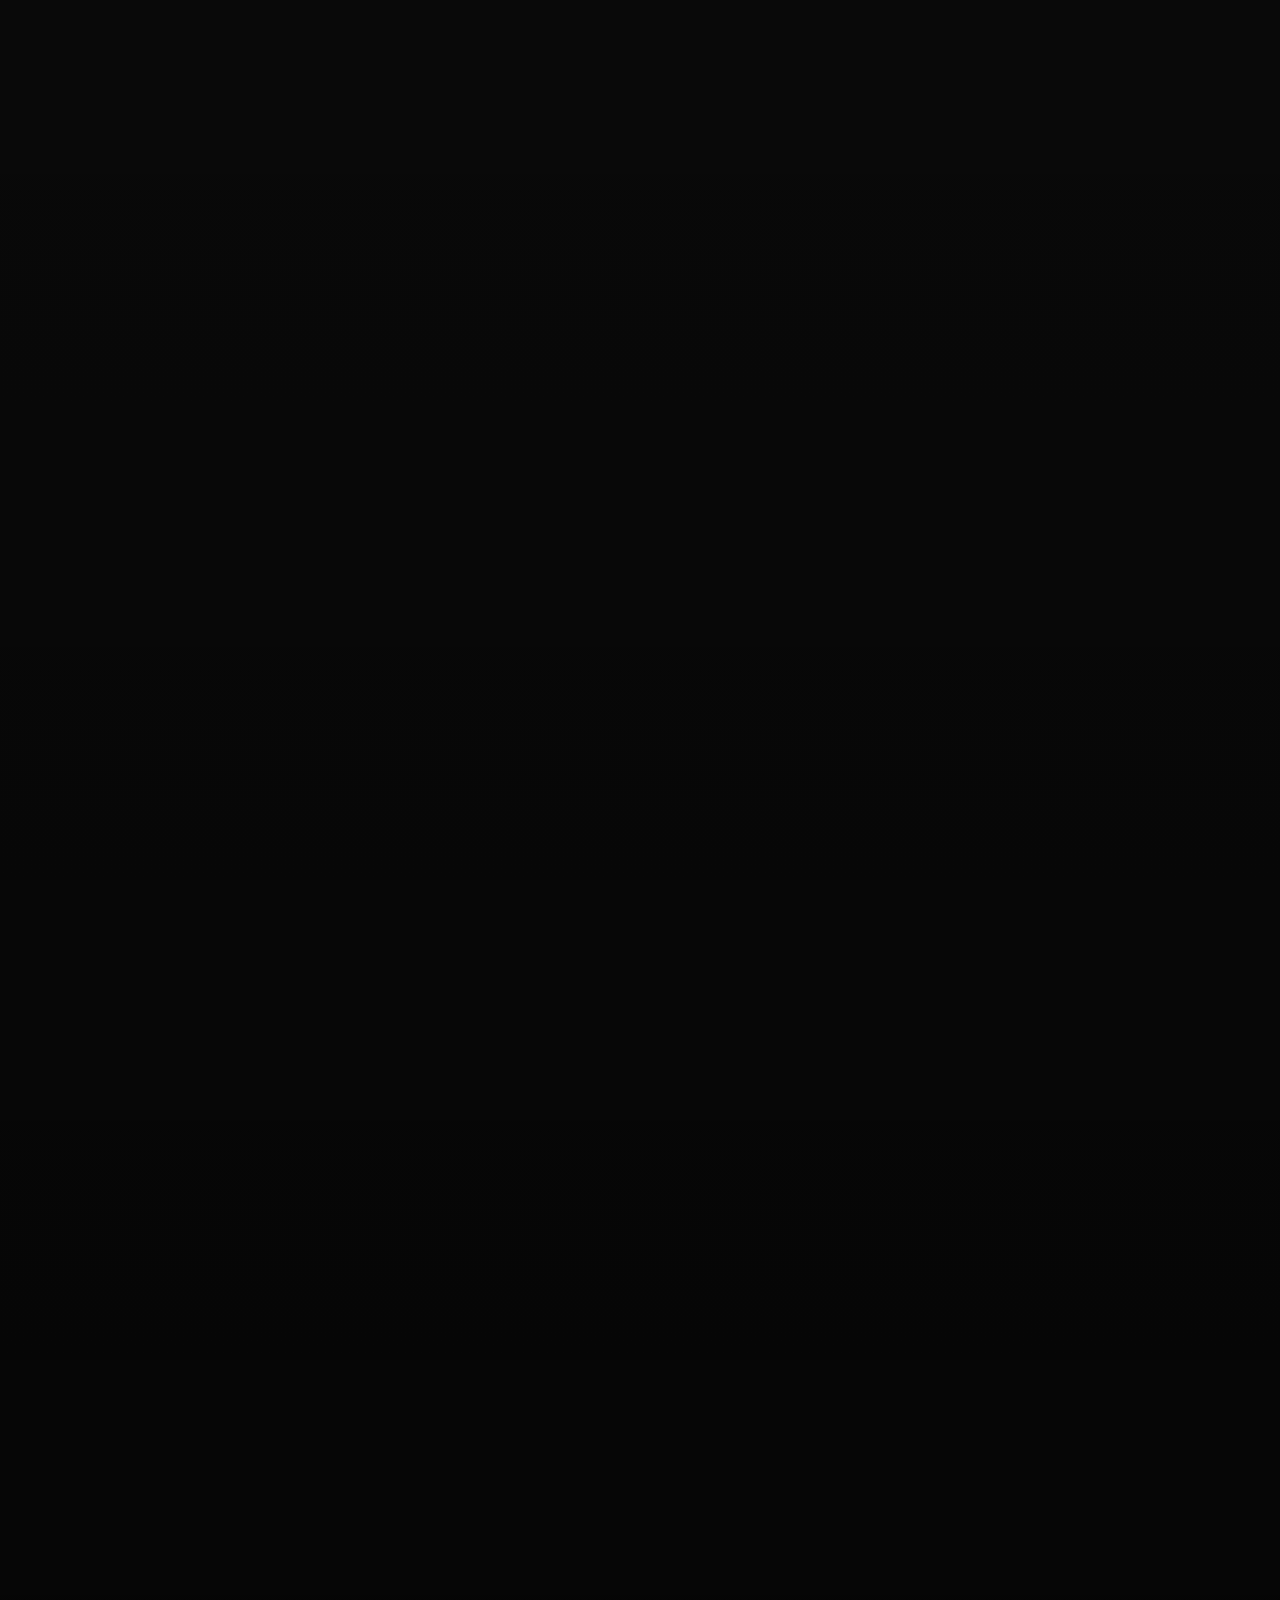
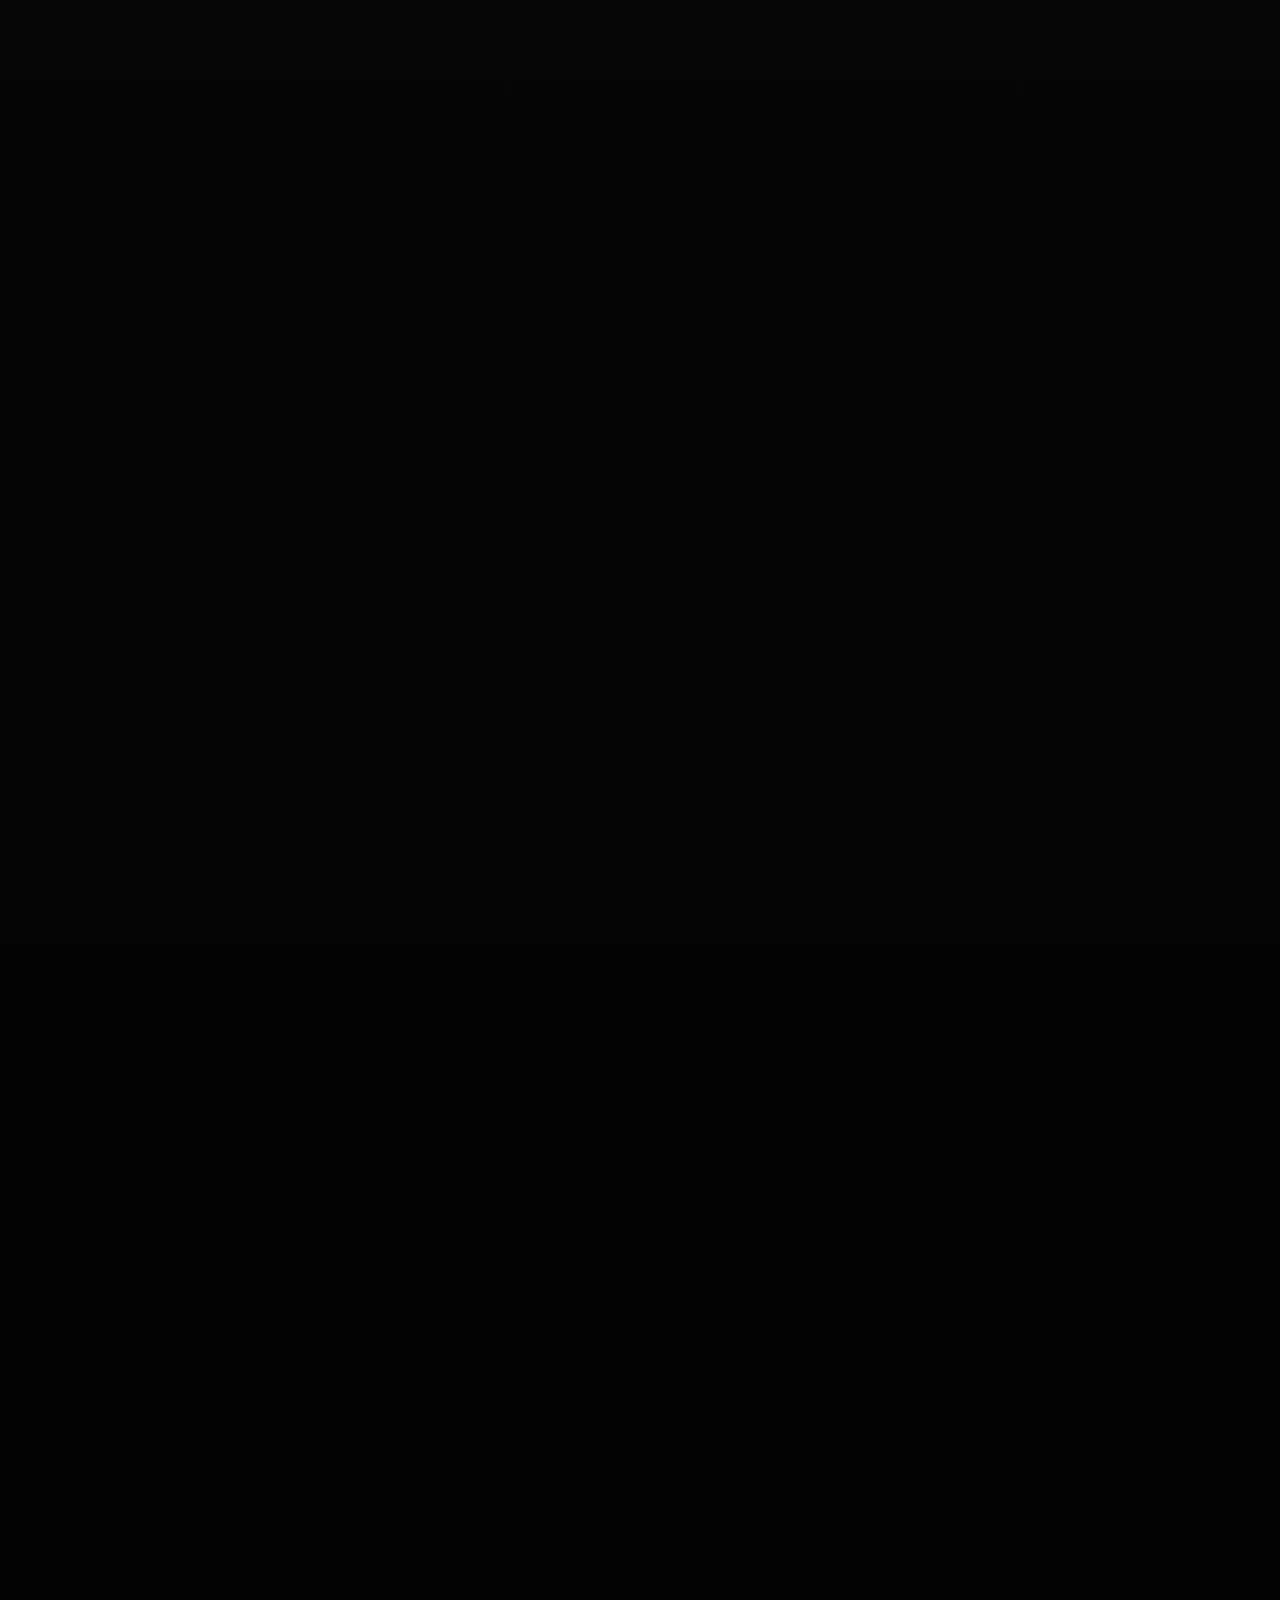
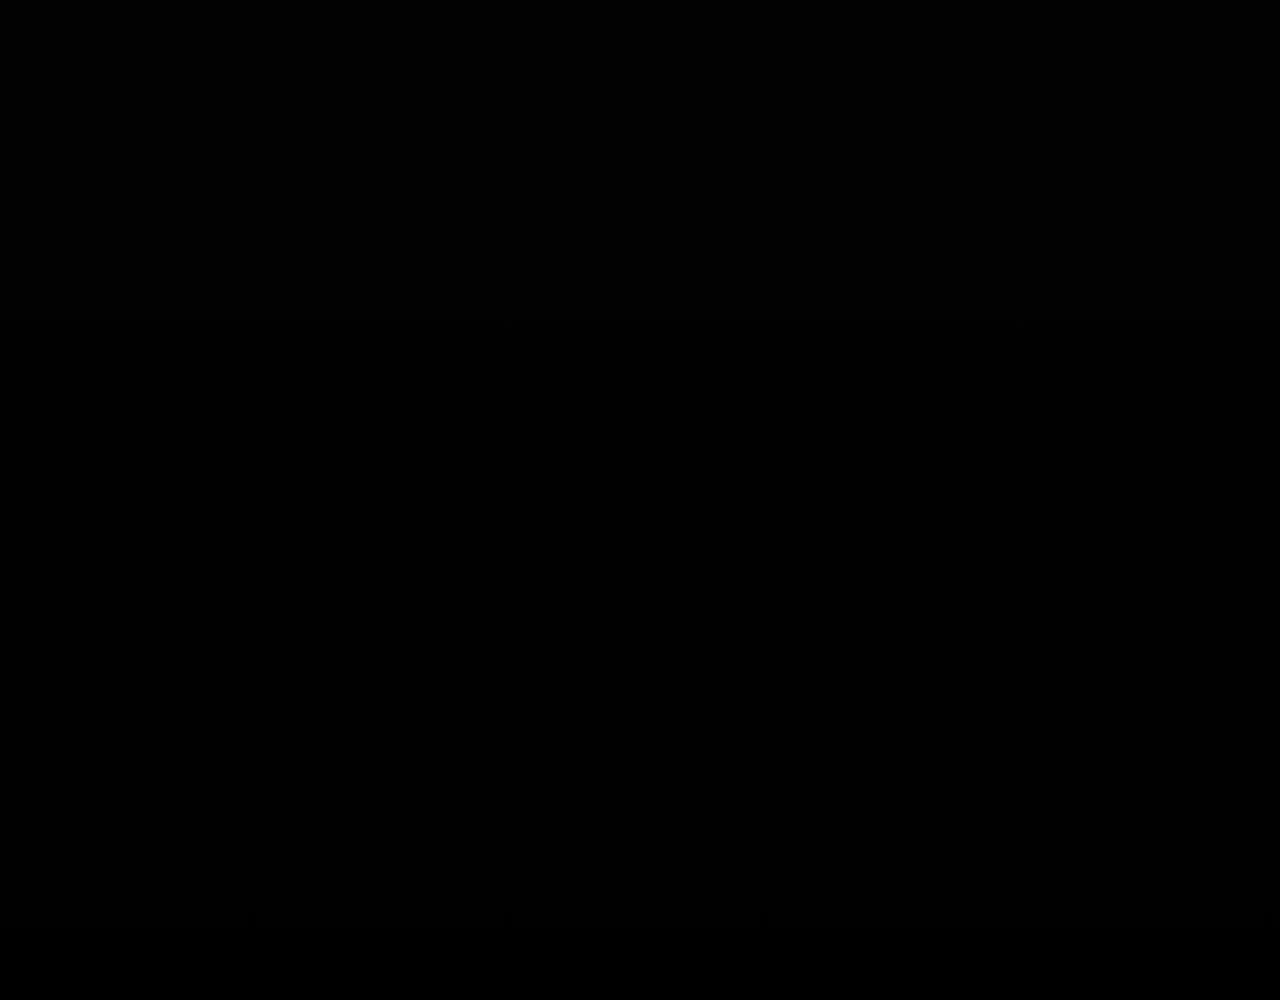
==== commit c411fe78: "correçao de muitas funçoes" ====
--- a/portfolio/index.html
+++ b/portfolio/index.html
@@ -1,126 +1,133 @@
-<!DOCTYPE html>
-<html lang="pt-br">
-<head>
-    <meta charset="UTF-8">
-    <meta name="viewport" content="width=device-width, initial-scale=1.0">
-    <title>Menu com Ícones</title>
-
-    <!-- Font Awesome (ícones) -->
-    <link rel="stylesheet" href="https://cdnjs.cloudflare.com/ajax/libs/font-awesome/6.6.0/css/all.min.css">
-    <link rel="stylesheet" href="style.css">
-    <script src="script.js" defer></script>
-</head>
-<body>
-
-    <!-- MENU -->
-<nav>
-    <ul>
-    <div class="menu-links">
-        <li><a href="#sobre">About</a></li>
-        <li><a href="#projetos">Projects</a></li>
-        <li><a href="#contato">Contact</a></li>
-    </div>
-
-    <div class="menu-icons">
-        <a href="62994372924" class="whatsapp"><i class="fab fa-whatsapp"></i></a>
-        <a href="https://www.instagram.com/iisrael.vaz" target="_blank" rel="noopener noreferrer"><i class="fab fa-instagram"></i></a>
-        <a href="https://www.github.com/israelvaz121" target="_blank" rel="noopener noreferrer"><i class="fab fa-github"></i></a>
-    </div>
-    </ul>
-</nav>
-
-
-    <!-- HERO -->
-    <section class="hero">
-        <img src="imagens/fundoportifas.jpg" alt="fundo">
-    <div class="overlay">
-        <h1 class="span" >Israel Vaz</h1>
-        <p class="span">Programming your ideas with quality and speed!</p>
-    </div>
-</section>
-
-<div class="container" id="sobre">
-    <h1 id="Sobre" class="span">
-        About Me
-    </h1>
-</div>
-<div class="container">
-    <p class="span">
-        <p>I am a Programming and Math student, and I am also a primary school student in Goiás, Brazil. i love technology and know code in python and i know make simple sites with Html and CSS, i have 14years old , I am participating "Progama de Iniciação Cientifica junior (PIC jr)" and "Sprint Behring"I participate in many academic olympiads and have won medals in most of them.</p>
-        <p>I have already won medals in:</p>
-
-    </p>
-<p class="">
-
-    <p class="span">
-        <p></p>
-        <p class="span">*Bronze medal at national in the OBMEP (2025).</p>
-        <p class="span">*Silver medal at regional in the OBMEP(2025).</p>
-        <p class="span">*Bronze medal in the Kangaroo International Mathematics Competition.</p>
-        <p class="span">*Silver medal in progamation competition at EFG Luis Rassi.</p>
-        <p class="span">*Gold in chess at JINCOM 2025.</p>
-        <p class="span">*Silver medal in chess at JINCOM 2024.</p>
-        <p class="span">*Honorable Mention in the OBMEP (Brazilian Mathematics Olympiad for Public Schools) 2024</p>
-        <p class="span">*'Alamar' by merit intellectual on my school (5 times)</p>
-        
-</p>
-</div>
-
-<div class="container" id="projetos">
-    <h1 id="projeto">Personal Projects</h1>
-        <h2>Rotin-IA</h2>
-        <p>O Rotin-IA é um projeto de API, com o objetivo de facilitar os estudos de varios estudantes, O projeto conta
-            com funções de gerar rotina de estudo personalizada de acordo com cada usuario, gerar questões e respostas
-            de materias, conteudos e dificuldade variavel de acordo com a preferencia do usuario, possui tambem uma parte
-            que o estudante é avisado sobre olimpiadas de conhecimento e vestibulares, o projeto atualmente esta inacabado
-            sem expectativa de termino
-        </p>
-        <h2>Coin-Run</h2>
-        <p>O Coin Run é um projeto de jogo desenvolvido em Python com a biblioteca Pygame, com o objetivo de colocar
-             em prática conceitos de lógica de programação e desenvolvimento de jogos, O projeto conta com um personagem
-              controlado pelo jogador em um mapa, onde é possível se movimentar utilizando as teclas SPACE, A, D ou as setas
-               esquerda e direita, coletar as moedas disponíveis pelo cenário e acompanhar a pontuação que é atualizada a cada
-                coleta, durante o desenvolvimento foram trabalhados temas como movimentação de objetos, detecção de colisões, 
-                estruturas condicionais, funções, variáveis e organização de um projeto de software, o jogo inicia normalmente
-                , o personagem aparece no mapa e as mecânicas de coleta e pontuação funcionam conforme o esperado, porem não há animações
-            <img src="imagens/coinrun.png" alt="imagem-jogo-coinrun">
-        
-        </p>
-        <h2> Renovaz</h2>
-        <p>
-            Um site feito com intenções academicas, apresentando uma empresa familiar chamada "Renovaz Construtora",
-            um site basico feito por mim para aprender os conceitos inicias de HTML e CSS
-        </p>
-        <h2> calculator</h2>
-        <p>
-            uma caculadora em javascript ultilizando a função "eval", aceitando numeros inteiros e decimais, e com
-            as operações basicas *(Multiplicação, Divisão, Soma e Subtração)*, ela possui uma inteface em HTML e CSS
-            e foi um projeto feito com intenções academicas 
-        </p>
-        
-        <h2> Questões</h2>
-        <p>
-            Durante um longo periodo de tempo, eu fiz somente questões em diversos sites diferentes,
-            sendo o principal o Beecrownd e na Neps Academy, desenvolvi habilidades em Python, Raciocineo
-            Logico, Resolução de problemas
-        </p>
-
-        
-    <p>
-
-    </p>
-
-</div>
-<div>
-    <h1>Contact</h1>
-    <p>You can contact me via my social media, below </p>
-
-    <p>my main social media channels</p>
-        <a href="62994372924" class="whatsapp"><i class="fab fa-whatsapp"></i></a>
-        <a href="https://www.instagram.com/iisrael.vaz" target="_blank" rel="noopener noreferrer"><i class="fab fa-instagram"></i></a>
-        <a href="https://www.github.com/israelvaz121" target="_blank" rel="noopener noreferrer"><i class="fab fa-github"></i></a>
-        
-    
-</div>
-</body>
-</html>
+<!DOCTYPE html>
+<html lang="pt-br">
+<head>
+    <meta charset="UTF-8">
+    <meta name="viewport" content="width=device-width, initial-scale=1.0">
+    <title>Israel Vaz </title>
+
+    <!-- Font Awesome (ícones) -->
+    <link rel="stylesheet" href="https://cdnjs.cloudflare.com/ajax/libs/font-awesome/6.6.0/css/all.min.css">
+    <link rel="stylesheet" href="style.css">
+    <script src="script.js" defer></script>
+</head>
+<body>
+
+    <!-- MENU -->
+<nav>
+    <ul>
+    <div class="menu-links">
+        <li><a href="#sobre">About</a></li>
+        <li><a href="#projetos">Projects</a></li>
+        <li><a href="#contato">Contact</a></li>
+    </div>
+
+    <div class="menu-icons">
+        <a href="62994372924" class="whatsapp"><i class="fab fa-whatsapp"></i></a>
+        <a href="https://www.instagram.com/iisrael.vaz" target="_blank" rel="noopener noreferrer"><i class="fab fa-instagram"></i></a>
+        <a href="https://www.github.com/israelvaz121" target="_blank" rel="noopener noreferrer"><i class="fab fa-github"></i></a>
+    </div>
+    </ul>
+</nav>
+
+
+    <!-- HERO -->
+<section class="hero">
+        <img src="fundoportifas.jpg" alt="fundo">
+    <div class="overlay">
+        <h1 class="span flutuante" >Israel Vaz</h1>
+        <p class="span flutuante">Programming your ideas with quality and speed!</p>
+    </div>
+</section>
+
+<div class="container" id="sobre">
+    <h1 id="Sobre" class="span flutuante">
+        About Me
+    </h1>
+</div>
+<div class="container flutuante">
+    <br>I am a Programming and Math student, and I am also a primary school student in Goiás, Brazil. i love technology and know code in python and i know make simple sites with Html and CSS, i have 14years old , I am participating "Progama de Iniciação Cientifica junior (PIC jr)" and "Sprint Behring"I participate in many academic olympiads and have won medals in most of them.</br>
+    <p>I have already won medals in:</p>
+    <ul class="medalhas" >
+        <li>Bronze medal at national in the OBMEP (2025).</li>
+        <li>Silver medal at regional in the OBMEP (2025).</li>
+        <li>Bronze medal in the Kangaroo International Mathematics Competition.</li>
+        <li>Silver medal in programming competition at EFG Luis Rassi.</li>
+        <li>Gold in chess at JINCOM 2025.</li>
+        <li>Silver medal in chess at JINCOM 2024.</li>
+        <li>Honorable Mention in the OBMEP (Brazilian Mathematics Olympiad for Public Schools) 2024.</li>
+        <li>'Alamar' by intellectual merit at my school (5 times).</li>
+    </ul>
+</div>
+
+<div class="container flutuante" id="projetos">
+    <h1 id="projeto">Personal Projects</h1>
+        <div class="projeto">
+            <img src="rotinia.png" alt="Rotin-IA project image" class="imagenprojeto">
+            <div class="texto flutuante" >
+                <h2>Rotin-IA</h2>
+                <p>Rotin-IA is an API project that aims to make studying easier for students. It can generate a personalized
+study routine for each user, create questions and answers on subjects, topics and difficulty levels chosen by
+the user, and notify students about knowledge olympiads and university entrance exams. The project is currently
+unfinished, with no expected completion date.</p>
+                <p>- It has a working backend that generates study routines organized by days and hours, but I did not work on the frontend, so the generated routines appear unformatted there.</p>
+            </div>
+        </div>
+
+        <div class="projeto flutuante">
+            <img src="coinrun.png" alt="Coin-Run game image" class="imagenprojeto">
+            <div class="texto">
+                <h2>Coin-Run</h2>
+                <p>Coin Run is a game developed in Python with the Pygame library, created to practice programming logic and
+game development concepts. The player controls a character on a map, moving with the SPACE, A and D keys or the
+left and right arrows, collecting the coins around the scene while a score updates with each coin. During
+development I worked on object movement, collision detection, conditional structures, functions, variables and
+software project organization. The game starts normally, the character appears on the map and the collection and
+scoring mechanics work as expected, but there are no animations.</p>
+            </div>
+        </div>
+
+        <div class="projeto flutuante">
+            <img src="renovaz.png" alt="Renovaz website image" class="imagenprojeto">
+            <div class="texto">
+                <h2>Renovaz</h2>
+                <p>A website made for academic purposes, presenting a family business called "Renovaz Construtora".
+It is a basic site I built to learn the first concepts of HTML and CSS.</p>
+            </div>
+        </div>
+
+        <div class="projeto flutuante">
+            <img src="calculadora.png" alt="Calculator image" class="imagenprojeto">
+            <div class="texto">
+                <h2>Calculator</h2>
+                <p>A calculator in JavaScript that uses the "eval" function, accepting integers and decimals and the basic
+operations (multiplication, division, addition and subtraction). It has an HTML and CSS interface and was
+made for academic purposes.</p>
+            </div>
+        </div>
+
+        <h3 class="flutuante">Questions</h3>
+        <p>
+            For a long time I only solved problems on many different websites, mainly Beecrowd and Neps Academy,
+developing skills in Python, logical reasoning and problem solving.
+        </p>
+
+    <p>
+
+    </p>
+
+</div>
+<div class="container">
+    <h1>Contact</h1>
+    <p>You can contact me via my social media, below </p>
+
+    <p>my main social media channels</p>
+    <div class="contato">
+        <a href="62994372924" class="whatsapp"><i class="fab fa-whatsapp"></i></a>
+        <a href="https://www.instagram.com/iisrael.vaz" target="_blank" rel="noopener noreferrer"><i class="fab fa-instagram"></i></a>
+        <a href="https://www.github.com/israelvaz121" target="_blank" rel="noopener noreferrer"><i class="fab fa-github"></i></a>
+    </div>
+        
+    
+</div>
+</body>
+</html>
--- a/portfolio/style.css
+++ b/portfolio/style.css
@@ -1,163 +1,268 @@
-/* ===== RESET GERAL ===== */
-body {
-    margin: 0;
-    padding: 0;
-    min-height: 1000vh;
-    color: rgb(245, 239, 239);
-    background: linear-gradient(to top , rgb(0, 0, 0), rgba(0, 0, 0, 0.911));
-    font-family: Bodoni;
-    scroll-behavior: smooth;
-}
-h1 {
-    font-size: 2em;
-}
-
-/* ===== MENU ===== */
-nav {
-    position: fixed;
-    top: 0;
-    width: 100%;
-    z-index: 1000;
-}
-
-nav ul {
-    display: flex;
-    justify-content: space-between;
-    align-items: center;
-    list-style: none;
-    padding: 20px 40px;
-    margin: 0;
-    color: rgb(207, 207, 207);
-    background: linear-gradient(to right, #070707, rgb(19, 19, 19, 0.3));
-    transition: background 0.4s ease;
-}
-
-/* MENU QUANDO ROLA A PÁGINA */
-nav ul.rolado {
-    background: rgba(15, 15, 15, 0.75);
-    backdrop-filter: blur(10px);
-    transition: 0.3s ease;
-}
-
-/* LINKS DO MENU */
-nav ul .menu-links {
-    display: flex;
-    transition: transform 0.18s ease, color 0.18s ease;
-    gap: 60px;
-}
-nav ul .menu-links :hover{
-    transform: scale(1.1);
-}
-nav a {
-    color: rgb(207, 207, 207);
-    text-decoration: none;
-    font-size: 1.1em;
-    transition: 0.3s;
-}
-
-nav a:hover {
-    color: rgb(223, 223, 224);
-    text-shadow: 0 0 10px #fff;
-}
-
-/* ===== ÍCONES DO MENU ===== */
-.menu-icons {
-    display: flex;
-    gap: 20px;
-    align-items: center;
-}
-
-.menu-icons a {
-    color: rgb(207, 207, 207);
-    font-size: 1.5rem;
-    transition: transform 0.18s ease, color 0.18s ease;
-    text-decoration: none;
-}
-
-.menu-icons :hover {
-    transform: scale(1.2);
-    .menu-icons a.whatsapp:hover { color: #25D366; }
-    .menu-icons a.instagram:hover { color: #db21b3; }
-    .menu-icons a.github:hover { color: #ffffff; }
-}
-
-
-/* ===== HERO (imagem de fundo) ===== */
-.hero {
-    position: relative;
-    width: 100%;
-    height: 100vh;
-    overflow: hidden;
-}
-
-.hero img {
-    width: 100%;
-    height: 101%;
-    object-fit: cover;
-    filter: brightness(0.5);
-}
-.imagenprojeto {
-    position: relative;
-    width: 100px;
-    height: 100px;
-    overflow: hidden;
-}
-
-.imagenprojeto img {
-    width: 100px;
-    height: 101px;
-    object-fit: cover;
-    filter: brightness(0.5);
-}
-/* ===== TEXTO SOBRE A IMAGEM ===== */
-.overlay {
-    position: absolute;
-    top: 50%;
-    left: 50%;
-    transform: translate(-50%, -50%);
-    text-align: center;
-    color: white;
-    padding: 20px;
-}
-
-.overlay h1 {
-    font-size: 3em;
-    margin-bottom: 15px;
-}
-
-.overlay p {
-    font-size: 1.3em;
-    color: #ddd;
-}
-
-/* ===== OUTRAS SEÇÕES ===== */
-.container {
-    max-width: 1000px;
-    margin: 0 auto;
-    padding: 40px 20px;
-    text-align: center; 
-}
-
-/* ===== HOVER NAS LETRAS ===== */
-h1 span,
-p span {
-    display: inline-block;
-    transition: 0.3s ease;
-    white-space: pre;
-    cursor: default;
-}
-
-h1 span:hover,
-p span:hover {
-    color: #f1f1f1;
-    transform: scale(1.4) rotate(10deg);
-    text-shadow: 0 0 15px #ffffff;
-}
-
-/* ===== SCROLL ===== */
-html {
-    scroll-behavior: smooth;
-}
-#sobre, #projetos, #contato {
-    scroll-margin-top: 120px;
-}+/* ===== RESET GERAL ===== */
+body {
+    margin: 0;
+    padding: 0;
+    min-height: 1000vh;
+    color: rgb(245, 239, 239);
+    background: linear-gradient(to top , rgb(0, 0, 0), rgba(0, 0, 0, 0.925));
+    font-family: Bodoni;
+    scroll-behavior: smooth;
+}
+h1 {
+    font-size: 2.6em;
+}
+
+h2 {
+    font-size: 2em;
+}
+
+.container p {
+    font-size: 1.1em;
+    line-height: 1.6;
+}
+
+.medalhas {
+    display: table;
+    margin: 10px auto;
+    padding-left: 25px;
+    text-align: left;
+    list-style: disc;
+    font-size: 1.1em;
+    line-height: 1.3;
+}
+
+.medalhas li {
+    margin: 2px 0;
+}
+
+.projeto p {
+    font-size: 1.1em;
+    line-height: 1.6;
+}
+
+/* ===== MENU ===== */
+nav {
+    position: fixed;
+    top: 0;
+    width: 100%;
+    z-index: 1000;
+}
+
+nav ul {
+    display: flex;
+    justify-content: space-between;
+    align-items: center;
+    list-style: none;
+    padding: 20px 40px;
+    margin: 0;
+    color: rgb(207, 207, 207);
+    background: linear-gradient(to right, #070707, rgb(19, 19, 19, 0.3));
+    transition: background 0.4s ease;
+}
+
+/* MENU QUANDO ROLA A PÁGINA */
+nav ul.rolado {
+    background: rgba(15, 15, 15, 0.75);
+    backdrop-filter: blur(10px);
+    transition: 0.3s ease;
+}
+
+/* LINKS DO MENU */
+nav ul .menu-links {
+    display: flex;
+    transition: transform 0.18s ease, color 0.18s ease;
+    gap: 60px;
+}
+nav ul .menu-links :hover{
+    transform: scale(1.1);
+}
+nav a {
+    color: rgb(207, 207, 207);
+    text-decoration: none;
+    font-size: 1.1em;
+    transition: 0.3s;
+}
+
+nav a:hover {
+    color: rgb(223, 223, 224);
+    text-shadow: 0 0 10px #fff;
+}
+
+/* ===== ÍCONES DO MENU ===== */
+.menu-icons {
+    display: flex;
+    gap: 20px;
+    align-items: center;
+}
+
+.menu-icons a {
+    color: rgb(207, 207, 207);
+    font-size: 1.5rem;
+    transition: transform 0.18s ease, color 0.18s ease;
+    text-decoration: none;
+}
+
+.menu-icons :hover {
+    transform: scale(1.2);
+    .menu-icons a.whatsapp:hover { color: #25D366; }
+    .menu-icons a.instagram:hover { color: #db21b3; }
+    .menu-icons a.github:hover { color: #ffffff; }
+}
+
+
+/* ===== HERO (imagem de fundo) ===== */
+.hero {
+    position: relative;
+    width: 100%;
+    height: 100vh;
+    overflow: hidden;
+}
+
+.hero img {
+    width: 100%;
+    height: 101%;
+    object-fit: cover;
+    filter: brightness(0.5);
+}
+.imagenprojeto {
+    position: relative;
+    flex: 1 1 50%;
+    width: 50%;
+    min-width: 0;
+    height: auto;
+    object-fit: cover;
+    border-radius: 8px;
+}
+
+.projeto {
+    display: flex;
+    align-items: center;
+    gap: 80px;
+    margin: 50px 0;
+}
+
+.projeto:nth-of-type(even) {
+    flex-direction: row-reverse;
+}
+
+.imagenprojeto {
+    transition: transform 0.3s ease, box-shadow 0.3s ease;
+}
+
+.imagenprojeto:hover {
+    transform: scale(1.06) rotate(-1deg);
+    box-shadow: 0 0 20px rgba(129, 129, 129, 0.603);
+}
+
+.projeto .texto {
+    flex: 1 1 50%;
+    min-width: 0;
+    text-align: left;
+}
+
+@media (max-width: 700px) {
+    .projeto,
+    .projeto:nth-of-type(even) {
+        flex-direction: column;
+    }
+    .imagenprojeto {
+        flex: none;
+        width: 100%;
+    }
+}
+
+.imagenprojeto img {
+    width: 100px;
+    height: 101px;
+    object-fit: cover;
+    filter: brightness(0.5);
+}
+/* ===== TEXTO SOBRE A IMAGEM ===== */
+.overlay {
+    position: absolute;
+    top: 50%;
+    left: 50%;
+    transform: translate(-50%, -50%);
+    text-align: center;
+    color: white;
+    padding: 20px;
+}
+
+.overlay h1 {
+    font-size: 3.8em;
+    margin-bottom: 15px;
+}
+
+.overlay p {
+    font-size: 1.6em;
+    color: #ddd;
+}
+
+/* ===== OUTRAS SEÇÕES ===== */
+.container {
+    max-width: 1000px;
+    margin: 0 auto;
+    padding: 40px 20px;
+    text-align: center; 
+}
+
+/* ===== HOVER NAS LETRAS ===== */
+h1 span,
+h2 span,
+p span {
+    display: inline-block;
+    transition: 0.3s ease;
+    white-space: pre;
+    cursor: default;
+}
+
+h1 span:hover,
+h2 span:hover,
+p span:hover {
+    color: #ffffff;
+    transform: scale(1.8) rotate(12deg);
+    text-shadow: 0 0 10px #ffffff, 0 0 25px #ffffff, 0 0 40px #8ab4ff;
+}
+
+/* ===== SCROLL ===== */
+html {
+    scroll-behavior: smooth;
+}
+#projetos {
+    max-width: 1200px;
+}
+#sobre, #projetos, #contato {
+    scroll-margin-top: 120px;
+}
+.contato a {
+    color: rgb(207, 207, 207);
+    font-size: 1.5rem;
+    transition: transform 0.18s ease, color 0.18s ease;
+    text-decoration: none;
+}
+
+.contato :hover {
+    transform: scale(1.2);
+    .menu-icons a.whatsapp:hover { color: #25D366; }
+    .menu-icons a.instagram:hover { color: #db21b3; }
+    .menu-icons a.github:hover { color: #ffffff; }
+}
+/* ===== FLUTUANTE ===== */
+@keyframes flutuar {
+    0%, 100% { transform: translateY(0); }
+    50%      { transform: translateY(-8px); }
+}
+
+.flutuante {
+    animation: flutuar 4s ease-in-out infinite;
+}
+
+.projeto.flutuante:nth-of-type(even),
+.flutuante:nth-of-type(even) {
+    animation-duration: 5s;
+    animation-delay: -1.5s;
+}
+
+@media (prefers-reduced-motion: reduce) {
+    .flutuante { animation: none; }
+}
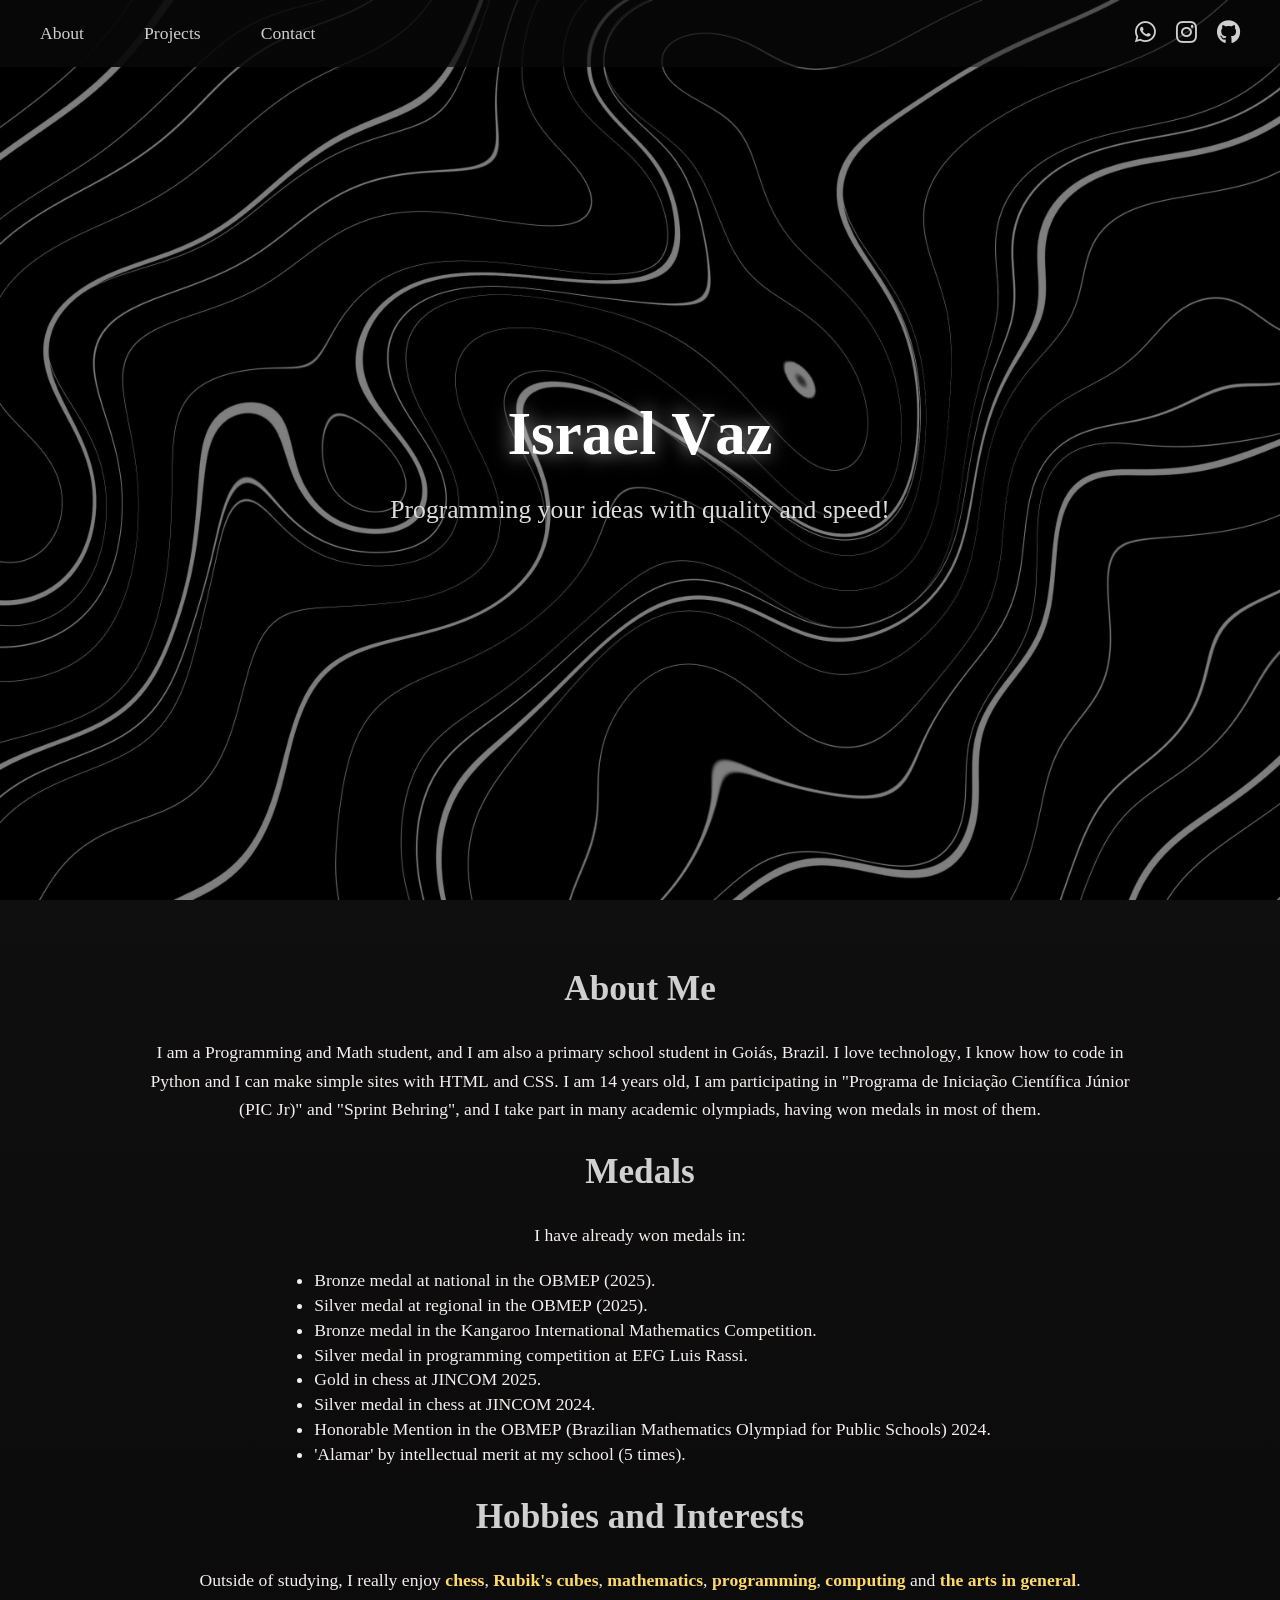
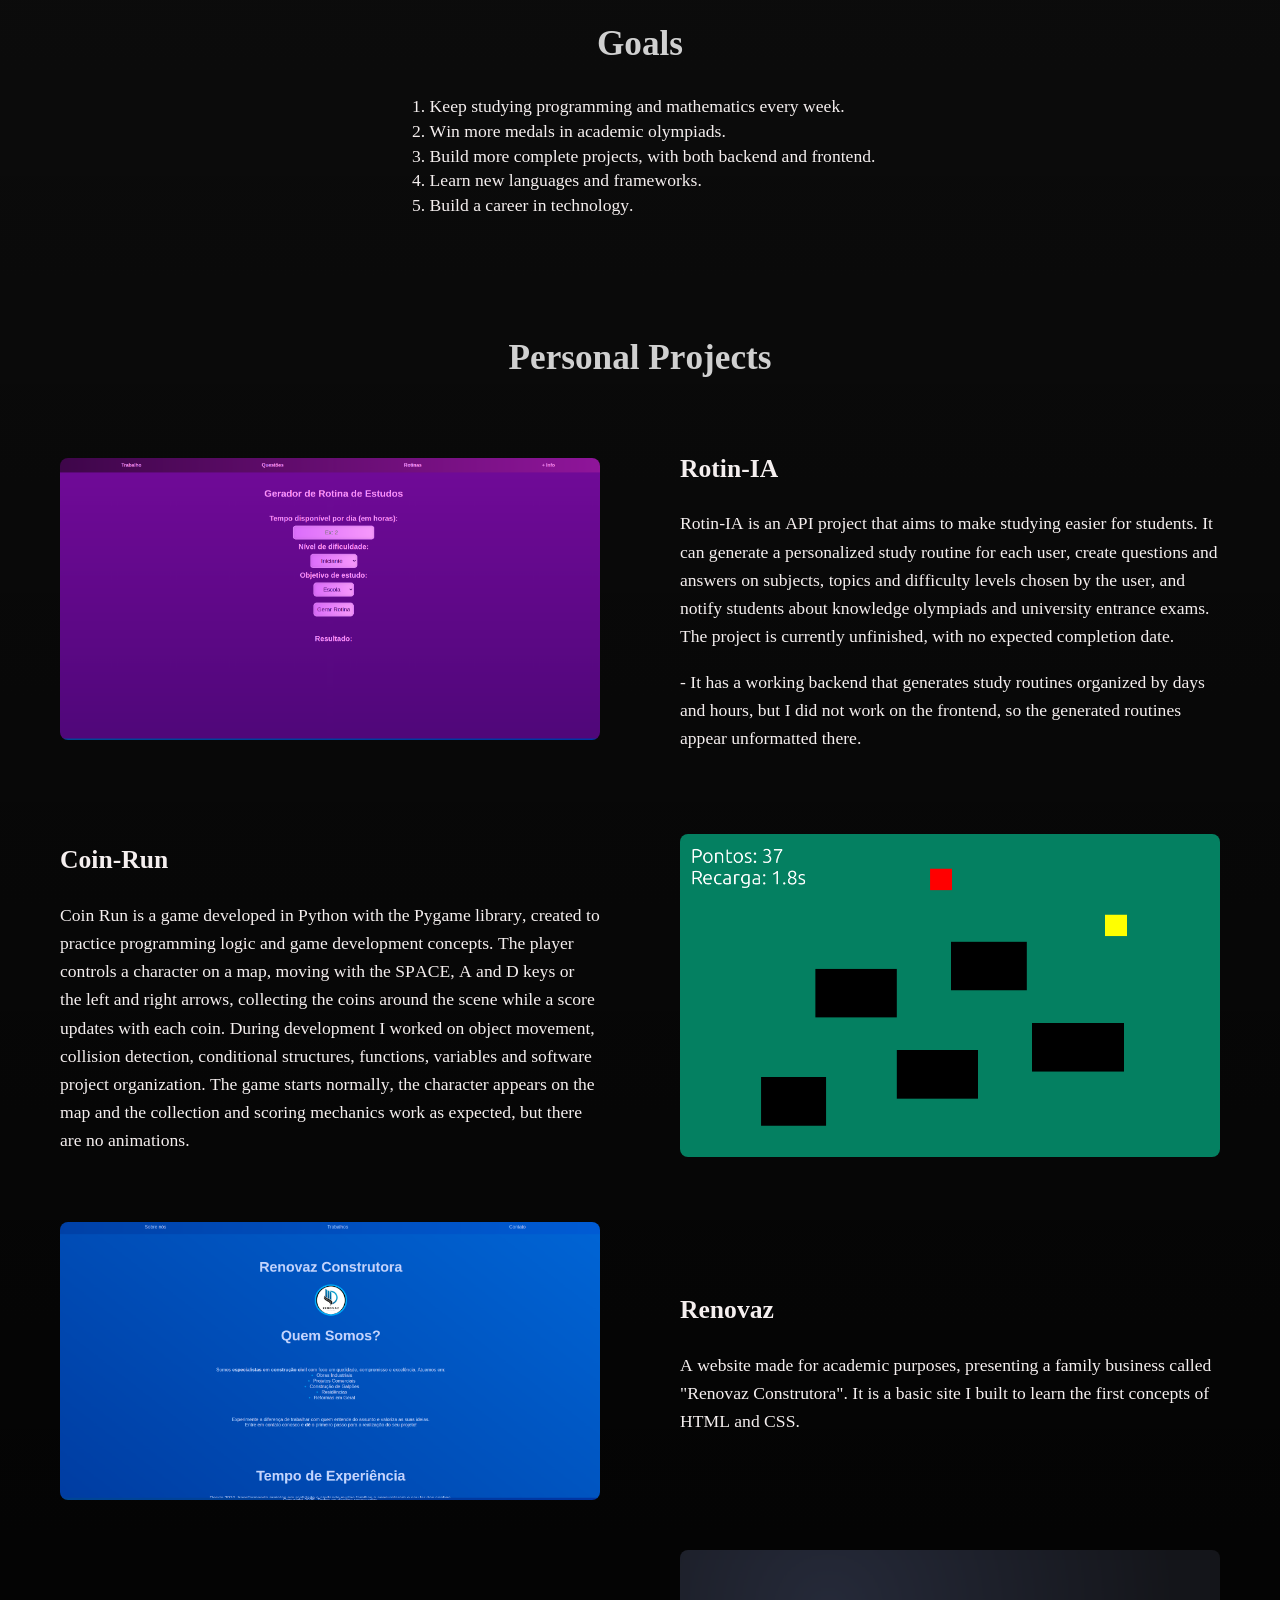
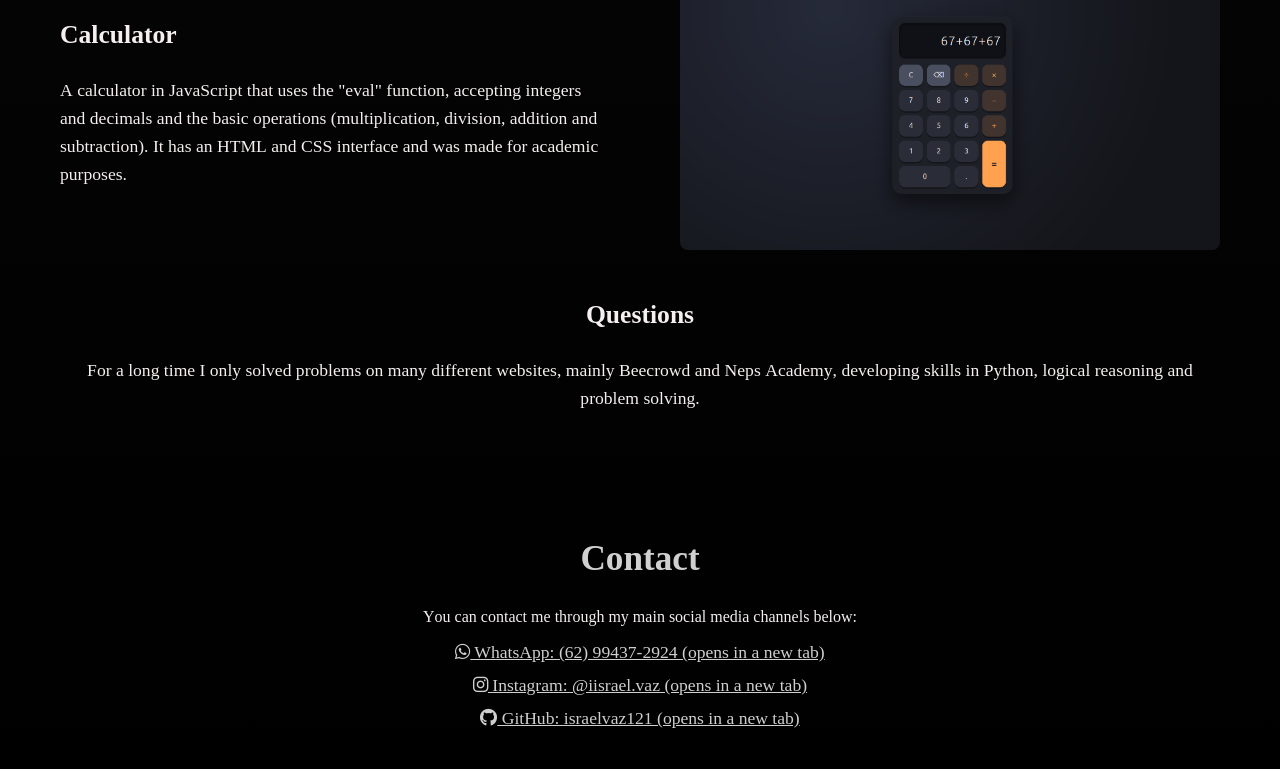
==== commit ffa75d05: "jkkkjakjdjksjhak" ====
--- a/portfolio/index.html
+++ b/portfolio/index.html
@@ -1,53 +1,51 @@
 <!DOCTYPE html>
-<html lang="pt-br">
+<html lang="en">
 <head>
     <meta charset="UTF-8">
     <meta name="viewport" content="width=device-width, initial-scale=1.0">
-    <title>Israel Vaz </title>
+    <title>Israel Vaz | Portfolio</title>
 
     <!-- Font Awesome (ícones) -->
     <link rel="stylesheet" href="https://cdnjs.cloudflare.com/ajax/libs/font-awesome/6.6.0/css/all.min.css">
-    <link rel="stylesheet" href="style.css">
+    <link rel="stylesheet" href="styles.css">
     <script src="script.js" defer></script>
 </head>
 <body>
 
-    <!-- MENU -->
-<nav>
-    <ul>
-    <div class="menu-links">
-        <li><a href="#sobre">About</a></li>
-        <li><a href="#projetos">Projects</a></li>
-        <li><a href="#contato">Contact</a></li>
-    </div>
+    <header>
+        <nav>
+            <div class="barra">
+                <ul class="menu-links">
+                    <li><a href="#sobre">About</a></li>
+                    <li><a href="#projetos">Projects</a></li>
+                    <li><a href="#contato">Contact</a></li>
+                </ul>
 
-    <div class="menu-icons">
-        <a href="62994372924" class="whatsapp"><i class="fab fa-whatsapp"></i></a>
-        <a href="https://www.instagram.com/iisrael.vaz" target="_blank" rel="noopener noreferrer"><i class="fab fa-instagram"></i></a>
-        <a href="https://www.github.com/israelvaz121" target="_blank" rel="noopener noreferrer"><i class="fab fa-github"></i></a>
-    </div>
-    </ul>
-</nav>
+                <div class="menu-icons">
+                    <a href="https://wa.me/5562994372924" target="_blank" rel="noopener noreferrer" class="whatsapp" aria-label="WhatsApp (opens in a new tab)" title="WhatsApp (opens in a new tab)"><i class="fab fa-whatsapp"></i></a>
+                    <a href="https://www.instagram.com/iisrael.vaz" target="_blank" rel="noopener noreferrer" aria-label="Instagram (opens in a new tab)" title="Instagram (opens in a new tab)"><i class="fab fa-instagram"></i></a>
+                    <a href="https://www.github.com/israelvaz121" target="_blank" rel="noopener noreferrer" aria-label="GitHub (opens in a new tab)" title="GitHub (opens in a new tab)"><i class="fab fa-github"></i></a>
+                </div>
+            </div>
+        </nav>
 
+        <section class="hero">
+            <img src="fundoportifas.jpg" alt="Dark background of the portfolio header">
+            <div class="overlay">
+                <h1 id="titulo-principal" class="flutuante">Israel Vaz</h1>
+                <p class="flutuante">Programming your ideas with quality and speed!</p>
+            </div>
+        </section>
+    </header>
 
-    <!-- HERO -->
-<section class="hero">
-        <img src="fundoportifas.jpg" alt="fundo">
-    <div class="overlay">
-        <h1 class="span flutuante" >Israel Vaz</h1>
-        <p class="span flutuante">Programming your ideas with quality and speed!</p>
-    </div>
-</section>
+    <main>
+<section class="container" id="sobre">
+    <h2 class="flutuante">About Me</h2>
+    <p class="flutuante">I am a Programming and Math student, and I am also a primary school student in Goiás, Brazil. I love technology, I know how to code in Python and I can make simple sites with HTML and CSS. I am 14 years old, I am participating in "Programa de Iniciação Científica Júnior (PIC Jr)" and "Sprint Behring", and I take part in many academic olympiads, having won medals in most of them.</p>
 
-<div class="container" id="sobre">
-    <h1 id="Sobre" class="span flutuante">
-        About Me
-    </h1>
-</div>
-<div class="container flutuante">
-    <br>I am a Programming and Math student, and I am also a primary school student in Goiás, Brazil. i love technology and know code in python and i know make simple sites with Html and CSS, i have 14years old , I am participating "Progama de Iniciação Cientifica junior (PIC jr)" and "Sprint Behring"I participate in many academic olympiads and have won medals in most of them.</br>
-    <p>I have already won medals in:</p>
-    <ul class="medalhas" >
+    <h2 class="flutuante">Medals</h2>
+    <p class="flutuante">I have already won medals in:</p>
+    <ul class="lista flutuante">
         <li>Bronze medal at national in the OBMEP (2025).</li>
         <li>Silver medal at regional in the OBMEP (2025).</li>
         <li>Bronze medal in the Kangaroo International Mathematics Competition.</li>
@@ -57,14 +55,26 @@
         <li>Honorable Mention in the OBMEP (Brazilian Mathematics Olympiad for Public Schools) 2024.</li>
         <li>'Alamar' by intellectual merit at my school (5 times).</li>
     </ul>
-</div>
 
-<div class="container flutuante" id="projetos">
-    <h1 id="projeto">Personal Projects</h1>
-        <div class="projeto">
-            <img src="rotinia.png" alt="Rotin-IA project image" class="imagenprojeto">
-            <div class="texto flutuante" >
-                <h2>Rotin-IA</h2>
+    <h2 class="flutuante">Hobbies and Interests</h2>
+    <p class="flutuante">Outside of studying, I really enjoy <strong class="destaque">chess</strong>, <strong class="destaque">Rubik's cubes</strong>, <strong class="destaque">mathematics</strong>, <strong class="destaque">programming</strong>, <strong class="destaque">computing</strong> and <strong class="destaque">the arts in general</strong>.</p>
+
+    <h2 class="flutuante">Goals</h2>
+    <ol class="lista flutuante">
+        <li>Keep studying programming and mathematics every week.</li>
+        <li>Win more medals in academic olympiads.</li>
+        <li>Build more complete projects, with both backend and frontend.</li>
+        <li>Learn new languages and frameworks.</li>
+        <li>Build a career in technology.</li>
+    </ol>
+</section>
+
+<section class="container" id="projetos">
+    <h2 class="flutuante">Personal Projects</h2>
+        <div class="projeto flutuante">
+            <img src="rotinia.png" alt="Rotin-IA project image" class="projeto-img">
+            <div class="texto">
+                <h3>Rotin-IA</h3>
                 <p>Rotin-IA is an API project that aims to make studying easier for students. It can generate a personalized
 study routine for each user, create questions and answers on subjects, topics and difficulty levels chosen by
 the user, and notify students about knowledge olympiads and university entrance exams. The project is currently
@@ -74,9 +84,9 @@
         </div>
 
         <div class="projeto flutuante">
-            <img src="coinrun.png" alt="Coin-Run game image" class="imagenprojeto">
+            <img src="coinrun.png" alt="Coin-Run game image" class="projeto-img">
             <div class="texto">
-                <h2>Coin-Run</h2>
+                <h3>Coin-Run</h3>
                 <p>Coin Run is a game developed in Python with the Pygame library, created to practice programming logic and
 game development concepts. The player controls a character on a map, moving with the SPACE, A and D keys or the
 left and right arrows, collecting the coins around the scene while a score updates with each coin. During
@@ -87,18 +97,18 @@
         </div>
 
         <div class="projeto flutuante">
-            <img src="renovaz.png" alt="Renovaz website image" class="imagenprojeto">
+            <img src="renovaz.png" alt="Renovaz website image" class="projeto-img">
             <div class="texto">
-                <h2>Renovaz</h2>
+                <h3>Renovaz</h3>
                 <p>A website made for academic purposes, presenting a family business called "Renovaz Construtora".
 It is a basic site I built to learn the first concepts of HTML and CSS.</p>
             </div>
         </div>
 
         <div class="projeto flutuante">
-            <img src="calculadora.png" alt="Calculator image" class="imagenprojeto">
+            <img src="calculadora.png" alt="Calculator image" class="projeto-img">
             <div class="texto">
-                <h2>Calculator</h2>
+                <h3>Calculator</h3>
                 <p>A calculator in JavaScript that uses the "eval" function, accepting integers and decimals and the basic
 operations (multiplication, division, addition and subtraction). It has an HTML and CSS interface and was
 made for academic purposes.</p>
@@ -110,24 +120,17 @@
             For a long time I only solved problems on many different websites, mainly Beecrowd and Neps Academy,
 developing skills in Python, logical reasoning and problem solving.
         </p>
+</section>
+    </main>
 
-    <p>
-
-    </p>
-
-</div>
-<div class="container">
-    <h1>Contact</h1>
-    <p>You can contact me via my social media, below </p>
-
-    <p>my main social media channels</p>
-    <div class="contato">
-        <a href="62994372924" class="whatsapp"><i class="fab fa-whatsapp"></i></a>
-        <a href="https://www.instagram.com/iisrael.vaz" target="_blank" rel="noopener noreferrer"><i class="fab fa-instagram"></i></a>
-        <a href="https://www.github.com/israelvaz121" target="_blank" rel="noopener noreferrer"><i class="fab fa-github"></i></a>
-    </div>
-        
-    
-</div>
+    <footer id="contato">
+        <h2>Contact</h2>
+        <p>You can contact me through my main social media channels below:</p>
+        <ul class="contato">
+            <li><a href="https://wa.me/5562994372924" target="_blank" rel="noopener noreferrer" class="whatsapp"><i class="fab fa-whatsapp"></i> WhatsApp: (62) 99437-2924 (opens in a new tab)</a></li>
+            <li><a href="https://www.instagram.com/iisrael.vaz" target="_blank" rel="noopener noreferrer" class="instagram"><i class="fab fa-instagram"></i> Instagram: @iisrael.vaz (opens in a new tab)</a></li>
+            <li><a href="https://www.github.com/israelvaz121" target="_blank" rel="noopener noreferrer" class="github"><i class="fab fa-github"></i> GitHub: israelvaz121 (opens in a new tab)</a></li>
+        </ul>
+    </footer>
 </body>
 </html>
--- a/portfolio/styles.css
+++ b/portfolio/styles.css
@@ -0,0 +1,337 @@
+/* ===== BASE ===== */
+html {
+    scroll-behavior: smooth;
+}
+
+body {
+    margin: 0;
+    padding: 0;
+    color: rgb(245, 239, 239);
+    background: linear-gradient(to top, rgb(0, 0, 0), rgba(0, 0, 0, 0.925));
+    font-family: Bodoni, "Bodoni MT", Georgia, serif;
+}
+
+h1 {
+    font-size: 2.6em;
+    color: #ffffff;
+}
+
+h2 {
+    font-size: 2.2em;
+    color: #d0d0d0;
+}
+
+h3 {
+    font-size: 1.6em;
+}
+
+/* Título principal (estilo por ID) */
+#titulo-principal {
+    font-size: 3.8em;
+    text-shadow: 0 0 20px rgba(255, 255, 255, 0.6);
+}
+
+/* Destaque por classe nos interesses */
+.destaque {
+    color: #ffd966;
+    font-weight: bold;
+}
+
+/* ===== LAYOUT ===== */
+/* Conteúdo principal: largura máxima e centralização */
+main {
+    max-width: 1200px;
+    margin: 0 auto;
+}
+
+.container {
+    max-width: 1000px;
+    margin: 0 auto;
+    padding: 40px 20px;
+    text-align: center;
+}
+
+.container p {
+    font-size: 1.1em;
+    line-height: 1.6;
+}
+
+#projetos {
+    max-width: 1200px;
+}
+
+#sobre,
+#projetos,
+#contato {
+    scroll-margin-top: 120px;
+}
+
+/* ===== MENU ===== */
+nav {
+    position: fixed;
+    top: 0;
+    width: 100%;
+    z-index: 1000;
+}
+
+nav .barra {
+    display: flex;
+    justify-content: space-between;
+    align-items: center;
+    padding: 20px 40px;
+    color: rgb(207, 207, 207);
+    background: linear-gradient(to right, #070707, rgba(19, 19, 19, 0.3));
+    transition: background 0.4s ease;
+}
+
+/* Menu quando a página rola */
+nav .barra.rolado {
+    background: rgba(15, 15, 15, 0.75);
+    backdrop-filter: blur(10px);
+}
+
+nav .menu-links {
+    display: flex;
+    gap: 60px;
+    list-style: none;
+    margin: 0;
+    padding: 0;
+}
+
+nav .menu-links li {
+    transition: transform 0.18s ease;
+}
+
+nav .menu-links li:hover {
+    transform: scale(1.1);
+}
+
+nav a {
+    color: rgb(207, 207, 207);
+    text-decoration: none;
+    font-size: 1.1em;
+    transition: 0.3s;
+}
+
+nav a:hover {
+    color: rgb(223, 223, 224);
+    text-shadow: 0 0 10px #fff;
+}
+
+/* Ícones do menu */
+.menu-icons {
+    display: flex;
+    gap: 20px;
+    align-items: center;
+}
+
+.menu-icons a {
+    font-size: 1.5rem;
+    transition: transform 0.18s ease, color 0.18s ease;
+}
+
+.menu-icons a:hover {
+    transform: scale(1.2);
+}
+
+.menu-icons a.whatsapp:hover  { color: #25d366; }
+.menu-icons a.instagram:hover { color: #db21b3; }
+.menu-icons a.github:hover    { color: #ffffff; }
+
+/* ===== HERO ===== */
+.hero {
+    position: relative;
+    width: 100%;
+    height: 100vh;
+    overflow: hidden;
+}
+
+.hero img {
+    display: block;
+    width: 100%;
+    height: 100%;
+    object-fit: cover;
+    filter: brightness(0.5);
+}
+
+.overlay {
+    position: absolute;
+    top: 50%;
+    left: 50%;
+    transform: translate(-50%, -50%);
+    width: 90%;
+    text-align: center;
+    color: white;
+}
+
+.overlay h1 {
+    margin-bottom: 15px;
+}
+
+.overlay p {
+    font-size: 1.6em;
+    color: #ddd;
+}
+
+/* ===== LISTAS ===== */
+.lista {
+    display: table;
+    margin: 10px auto;
+    padding-left: 25px;
+    text-align: left;
+    font-size: 1.1em;
+    line-height: 1.3;
+}
+
+.lista li {
+    margin: 2px 0;
+}
+
+ul.lista {
+    list-style: disc;
+}
+
+ol.lista {
+    list-style: decimal;
+}
+
+/* ===== PROJETOS ===== */
+.projeto {
+    display: flex;
+    align-items: center;
+    gap: 80px;
+    margin: 50px 0;
+}
+
+/* Projetos pares: texto à esquerda, imagem à direita */
+.projeto:nth-of-type(even) {
+    flex-direction: row-reverse;
+}
+
+.projeto-img {
+    flex: 1 1 50%;
+    width: 50%;
+    min-width: 0;
+    height: auto;
+    object-fit: cover;
+    border-radius: 8px;
+    transition: transform 0.3s ease, box-shadow 0.3s ease;
+}
+
+.projeto-img:hover {
+    transform: scale(1.06) rotate(-1deg);
+    box-shadow: 0 0 20px rgba(129, 129, 129, 0.6);
+}
+
+.projeto .texto {
+    flex: 1 1 50%;
+    min-width: 0;
+    text-align: left;
+}
+
+.projeto p {
+    font-size: 1.1em;
+    line-height: 1.6;
+}
+
+/* ===== CONTATO ===== */
+footer {
+    max-width: 1000px;
+    margin: 0 auto;
+    padding: 40px 20px;
+    text-align: center;
+}
+
+.contato {
+    display: flex;
+    flex-direction: column;
+    align-items: center;
+    gap: 12px;
+    list-style: none;
+    margin: 0;
+    padding: 0;
+}
+
+.contato a {
+    display: inline-block;
+    color: rgb(207, 207, 207);
+    font-size: 1.1rem;
+    text-decoration: underline;
+    transition: transform 0.18s ease, color 0.18s ease;
+}
+
+.contato a:hover           { transform: scale(1.05); }
+.contato a.whatsapp:hover  { color: #25d366; }
+.contato a.instagram:hover { color: #db21b3; }
+.contato a.github:hover    { color: #ffffff; }
+
+/* ===== HOVER NAS LETRAS (spans criados pelo script.js) ===== */
+.palavra {
+    display: inline-block;
+    white-space: nowrap;
+}
+
+.letra {
+    display: inline-block;
+    transition: 0.3s ease;
+    cursor: default;
+}
+
+.letra:hover {
+    color: #ffffff;
+    transform: scale(1.8) rotate(12deg);
+    text-shadow: 0 0 10px #ffffff, 0 0 25px #ffffff, 0 0 40px #8ab4ff;
+}
+
+/* ===== FLUTUANTE ===== */
+@keyframes flutuar {
+    0%, 100% { transform: translateY(0); }
+    50%      { transform: translateY(-8px); }
+}
+
+.flutuante {
+    animation: flutuar 4s ease-in-out infinite;
+}
+
+.flutuante:nth-of-type(even) {
+    animation-duration: 5s;
+    animation-delay: -1.5s;
+}
+
+/* ===== RESPONSIVO ===== */
+@media (max-width: 700px) {
+    nav .barra {
+        padding: 12px 16px;
+    }
+
+    nav .menu-links {
+        gap: 16px;
+    }
+
+    .menu-icons {
+        gap: 12px;
+    }
+
+    #titulo-principal {
+        font-size: 2.6em;
+    }
+
+    .overlay p {
+        font-size: 1.2em;
+    }
+
+    .projeto,
+    .projeto:nth-of-type(even) {
+        flex-direction: column;
+        gap: 20px;
+    }
+
+    .projeto-img {
+        flex: none;
+        width: 100%;
+    }
+}
+
+@media (prefers-reduced-motion: reduce) {
+    .flutuante { animation: none; }
+}
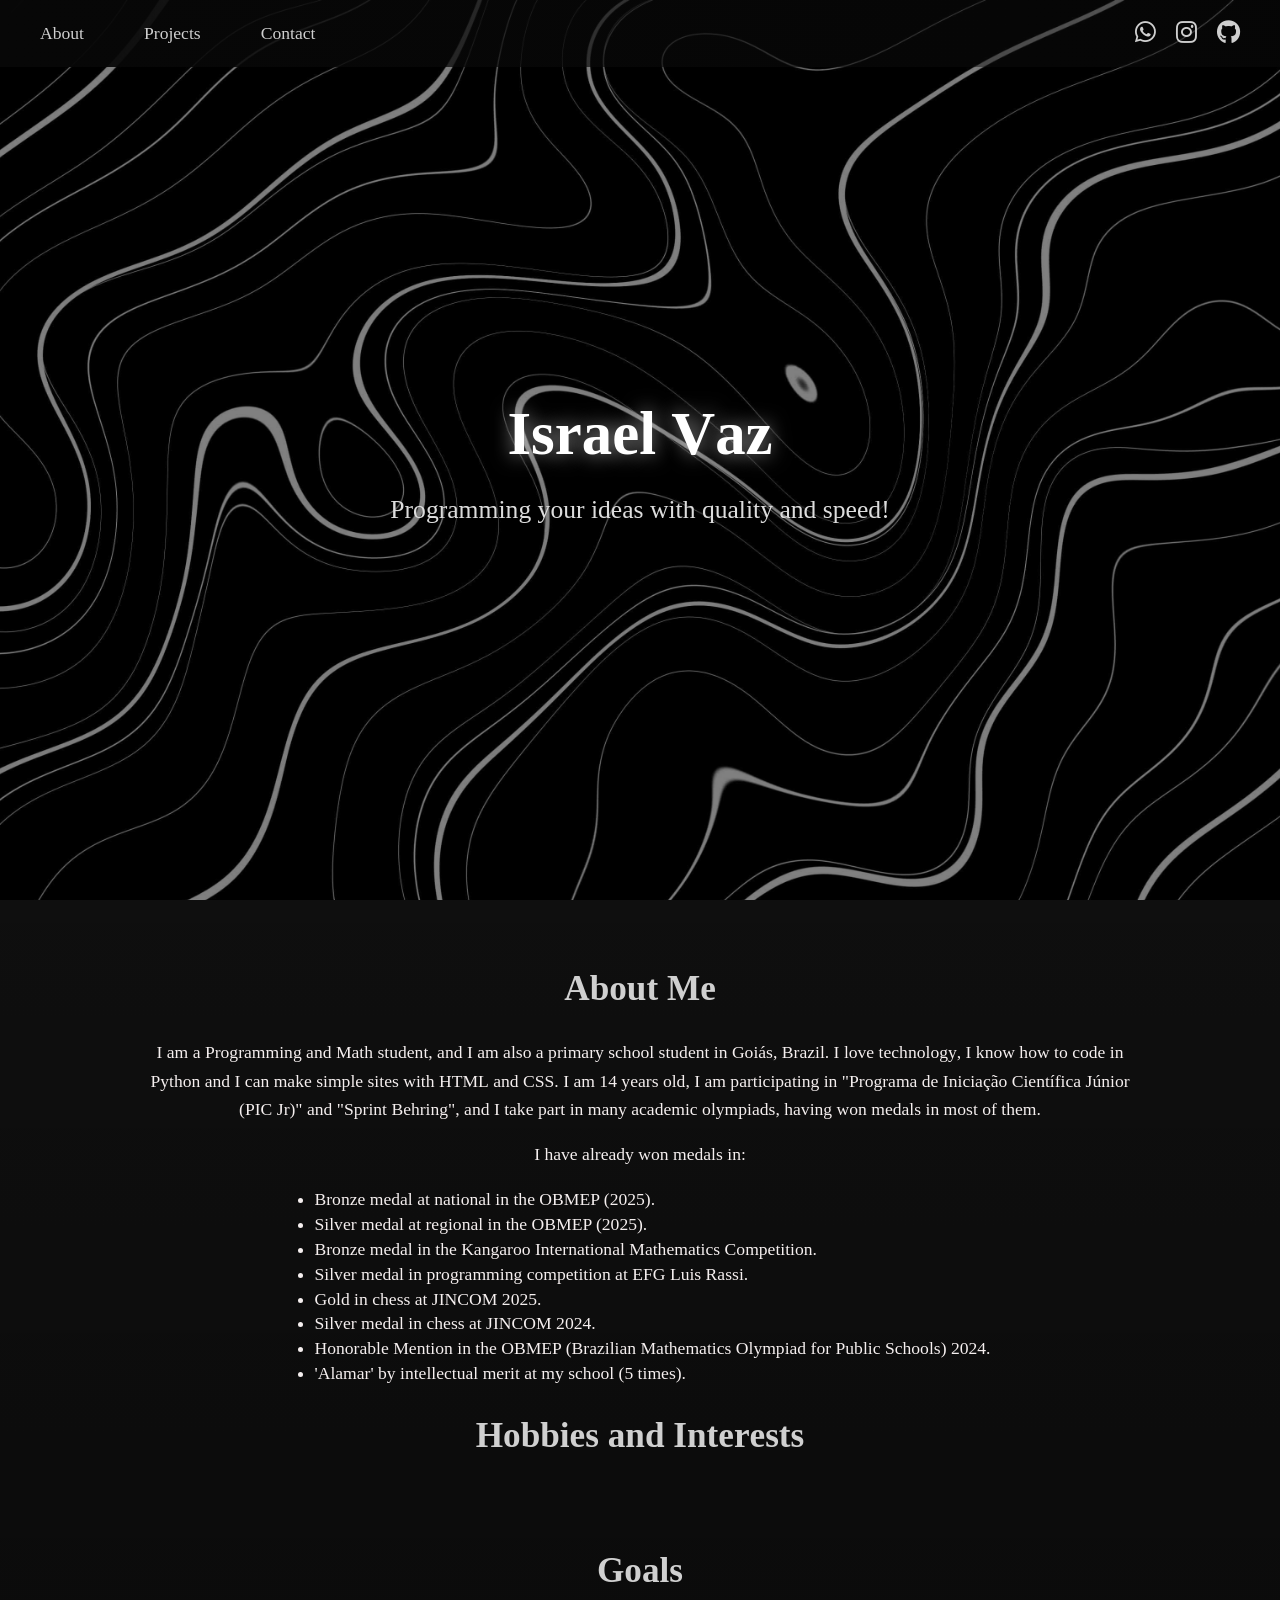
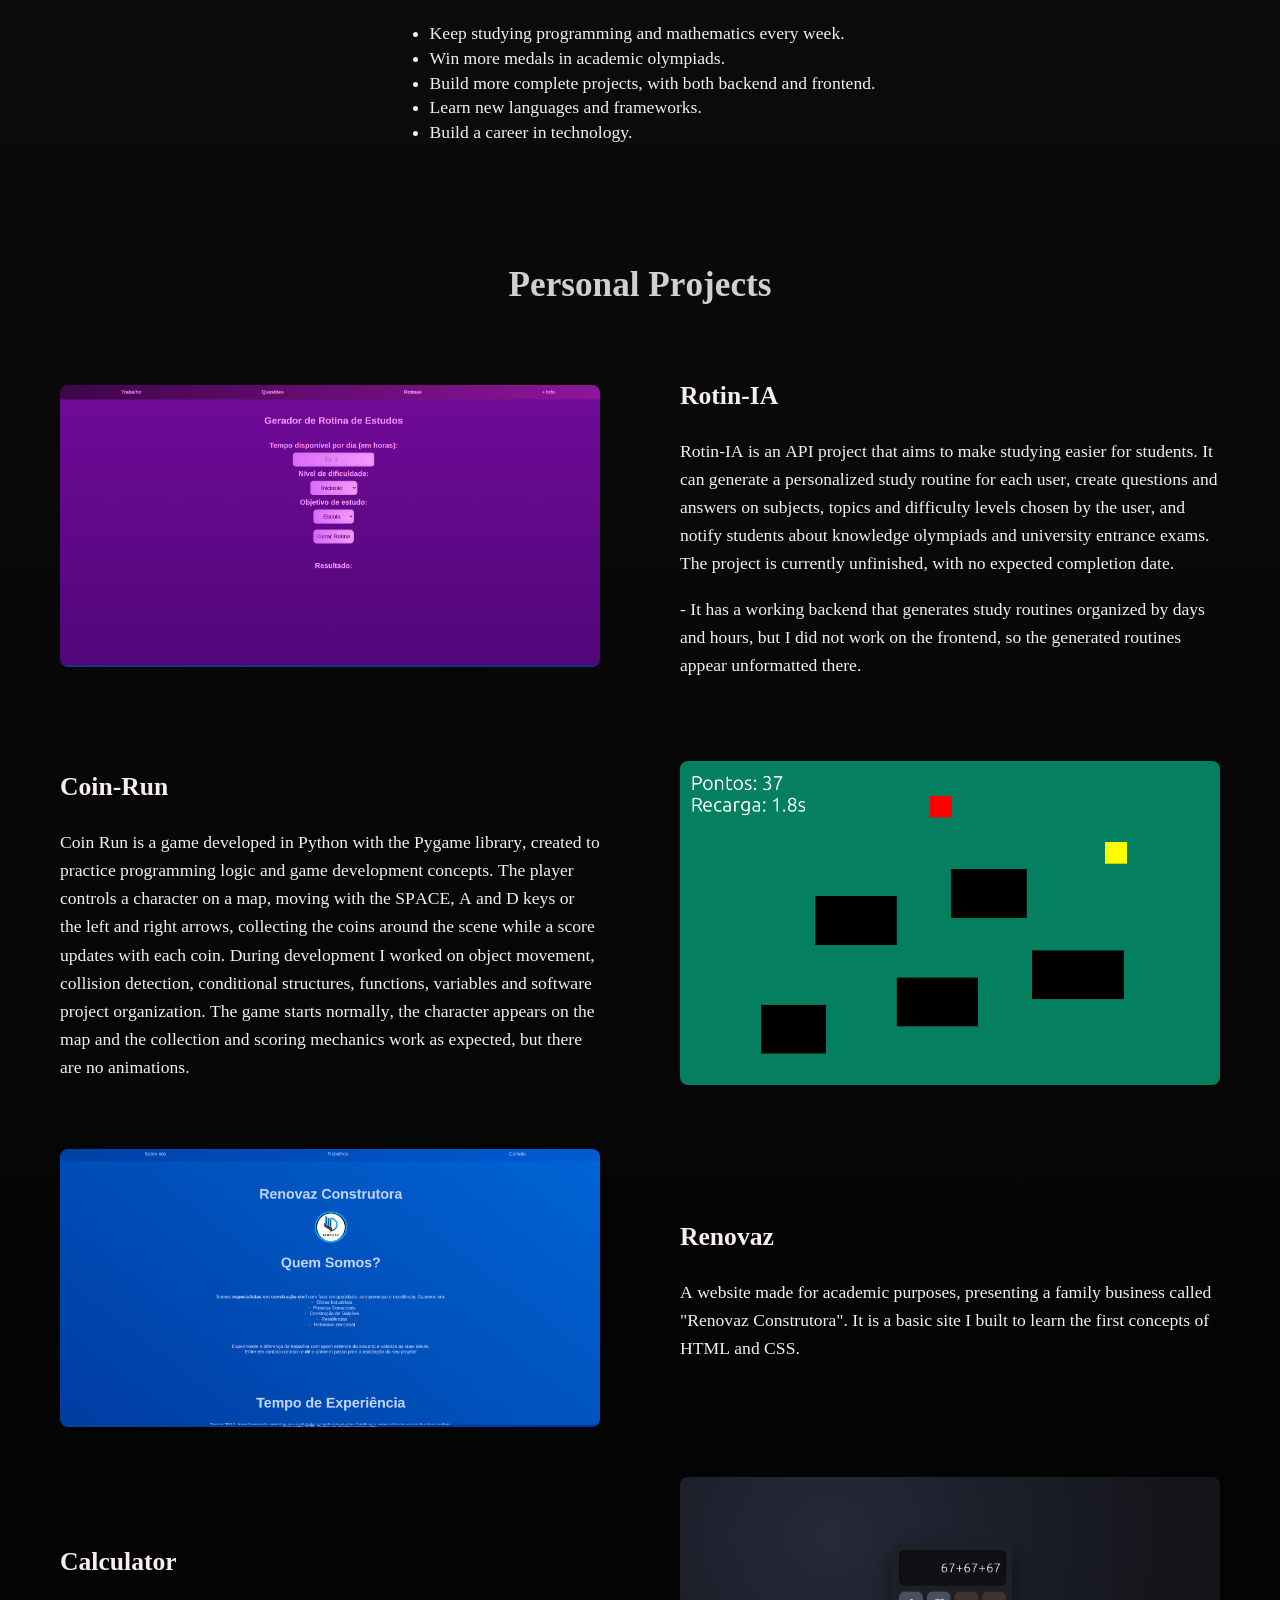
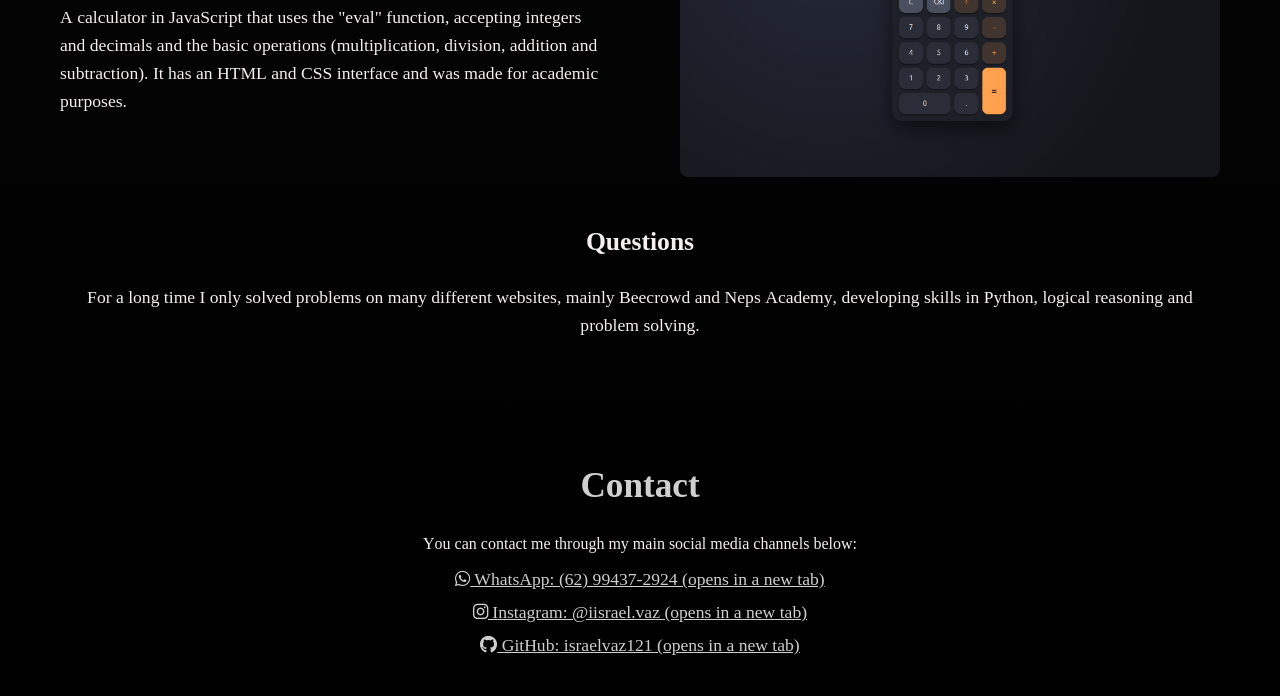
==== commit 70a40ded: "asdasd" ====
--- a/portfolio/index.html
+++ b/portfolio/index.html
@@ -39,13 +39,12 @@
     </header>
 
     <main>
-<section class="container" id="sobre">
+<section class="container flutuante" id="sobre">
     <h2 class="flutuante">About Me</h2>
-    <p class="flutuante">I am a Programming and Math student, and I am also a primary school student in Goiás, Brazil. I love technology, I know how to code in Python and I can make simple sites with HTML and CSS. I am 14 years old, I am participating in "Programa de Iniciação Científica Júnior (PIC Jr)" and "Sprint Behring", and I take part in many academic olympiads, having won medals in most of them.</p>
+    <p> I am a Programming and Math student, and I am also a primary school student in Goiás, Brazil. I love technology, I know how to code in Python and I can make simple sites with HTML and CSS. I am 14 years old, I am participating in "Programa de Iniciação Científica Júnior (PIC Jr)" and "Sprint Behring", and I take part in many academic olympiads, having won medals in most of them.</p>
+    <p>I have already won medals in:</p>
 
-    <h2 class="flutuante">Medals</h2>
-    <p class="flutuante">I have already won medals in:</p>
-    <ul class="lista flutuante">
+    <ul class="medalhas flutuante">
         <li>Bronze medal at national in the OBMEP (2025).</li>
         <li>Silver medal at regional in the OBMEP (2025).</li>
         <li>Bronze medal in the Kangaroo International Mathematics Competition.</li>
@@ -56,11 +55,11 @@
         <li>'Alamar' by intellectual merit at my school (5 times).</li>
     </ul>
 
-    <h2 class="flutuante">Hobbies and Interests</h2>
-    <p class="flutuante">Outside of studying, I really enjoy <strong class="destaque">chess</strong>, <strong class="destaque">Rubik's cubes</strong>, <strong class="destaque">mathematics</strong>, <strong class="destaque">programming</strong>, <strong class="destaque">computing</strong> and <strong class="destaque">the arts in general</strong>.</p>
+    <h2>Hobbies and Interests</h2>
+        <br class="medalhas interesses"></br>
 
-    <h2 class="flutuante">Goals</h2>
-    <ol class="lista flutuante">
+    <h2>Goals</h2>
+    <ol class="medalhas objetivos">
         <li>Keep studying programming and mathematics every week.</li>
         <li>Win more medals in academic olympiads.</li>
         <li>Build more complete projects, with both backend and frontend.</li>
@@ -70,10 +69,10 @@
 </section>
 
 <section class="container" id="projetos">
-    <h2 class="flutuante">Personal Projects</h2>
-        <div class="projeto flutuante">
-            <img src="rotinia.png" alt="Rotin-IA project image" class="projeto-img">
-            <div class="texto">
+    <h2 class="">Personal Projects</h2>
+        <div class="projeto">
+            <img src="rotinia.png" alt="Rotin-IA project image" class="imagenprojeto flutuante">
+            <div class="texto flutuante" >
                 <h3>Rotin-IA</h3>
                 <p>Rotin-IA is an API project that aims to make studying easier for students. It can generate a personalized
 study routine for each user, create questions and answers on subjects, topics and difficulty levels chosen by
@@ -83,9 +82,9 @@
             </div>
         </div>
 
-        <div class="projeto flutuante">
-            <img src="coinrun.png" alt="Coin-Run game image" class="projeto-img">
-            <div class="texto">
+        <div class="projeto ">
+            <img src="coinrun.png" alt="Coin-Run game image" class="imagenprojeto flutuante">
+            <div class="texto flutuante">
                 <h3>Coin-Run</h3>
                 <p>Coin Run is a game developed in Python with the Pygame library, created to practice programming logic and
 game development concepts. The player controls a character on a map, moving with the SPACE, A and D keys or the
@@ -96,9 +95,9 @@
             </div>
         </div>
 
-        <div class="projeto flutuante">
-            <img src="renovaz.png" alt="Renovaz website image" class="projeto-img">
-            <div class="texto">
+        <div class="projeto ">
+            <img src="renovaz.png" alt="Renovaz website image" class="imagenprojeto flutuante">
+            <div class="texto flutuante">
                 <h3>Renovaz</h3>
                 <p>A website made for academic purposes, presenting a family business called "Renovaz Construtora".
 It is a basic site I built to learn the first concepts of HTML and CSS.</p>
@@ -106,8 +105,8 @@
         </div>
 
         <div class="projeto flutuante">
-            <img src="calculadora.png" alt="Calculator image" class="projeto-img">
-            <div class="texto">
+            <img src="calculadora.png" alt="Calculator image" class="imagenprojeto flutuante">
+            <div class="texto flutuante">
                 <h3>Calculator</h3>
                 <p>A calculator in JavaScript that uses the "eval" function, accepting integers and decimals and the basic
 operations (multiplication, division, addition and subtraction). It has an HTML and CSS interface and was
--- a/portfolio/styles.css
+++ b/portfolio/styles.css
@@ -1,16 +1,12 @@
-/* ===== BASE ===== */
-html {
-    scroll-behavior: smooth;
-}
-
+/* ===== RESET GERAL ===== */
 body {
     margin: 0;
     padding: 0;
     color: rgb(245, 239, 239);
-    background: linear-gradient(to top, rgb(0, 0, 0), rgba(0, 0, 0, 0.925));
-    font-family: Bodoni, "Bodoni MT", Georgia, serif;
-}
-
+    background: linear-gradient(to top , rgb(0, 0, 0), rgba(0, 0, 0, 0.925));
+    font-family: Bodoni;
+    scroll-behavior: smooth;
+}
 h1 {
     font-size: 2.6em;
     color: #ffffff;
@@ -31,20 +27,23 @@
     text-shadow: 0 0 20px rgba(255, 255, 255, 0.6);
 }
 
-/* Destaque por classe nos interesses */
-.destaque {
-    color: #ffd966;
-    font-weight: bold;
-}
-
-/* ===== LAYOUT ===== */
 /* Conteúdo principal: largura máxima e centralização */
 main {
     max-width: 1200px;
     margin: 0 auto;
 }
 
-.container {
+/* Destaque por classe nos itens de interesses */
+.destaque {
+    color: #ffd966;
+    font-weight: bold;
+}
+
+.objetivos {
+    list-style: decimal;
+}
+
+footer {
     max-width: 1000px;
     margin: 0 auto;
     padding: 40px 20px;
@@ -56,14 +55,23 @@
     line-height: 1.6;
 }
 
-#projetos {
-    max-width: 1200px;
-}
-
-#sobre,
-#projetos,
-#contato {
-    scroll-margin-top: 120px;
+.medalhas {
+    display: table;
+    margin: 10px auto;
+    padding-left: 25px;
+    text-align: left;
+    list-style: disc;
+    font-size: 1.1em;
+    line-height: 1.3;
+}
+
+.medalhas li {
+    margin: 2px 0;
+}
+
+.projeto p {
+    font-size: 1.1em;
+    line-height: 1.6;
 }
 
 /* ===== MENU ===== */
@@ -78,34 +86,33 @@
     display: flex;
     justify-content: space-between;
     align-items: center;
+    list-style: none;
     padding: 20px 40px;
+    margin: 0;
     color: rgb(207, 207, 207);
-    background: linear-gradient(to right, #070707, rgba(19, 19, 19, 0.3));
+    background: linear-gradient(to right, #070707, rgb(19, 19, 19, 0.3));
     transition: background 0.4s ease;
 }
 
-/* Menu quando a página rola */
+/* MENU QUANDO ROLA A PÁGINA */
 nav .barra.rolado {
     background: rgba(15, 15, 15, 0.75);
     backdrop-filter: blur(10px);
-}
-
+    transition: 0.3s ease;
+}
+
+/* LINKS DO MENU */
 nav .menu-links {
     display: flex;
-    gap: 60px;
     list-style: none;
     margin: 0;
     padding: 0;
-}
-
-nav .menu-links li {
-    transition: transform 0.18s ease;
-}
-
-nav .menu-links li:hover {
+    transition: transform 0.18s ease, color 0.18s ease;
+    gap: 60px;
+}
+nav .menu-links :hover{
     transform: scale(1.1);
 }
-
 nav a {
     color: rgb(207, 207, 207);
     text-decoration: none;
@@ -118,7 +125,7 @@
     text-shadow: 0 0 10px #fff;
 }
 
-/* Ícones do menu */
+/* ===== ÍCONES DO MENU ===== */
 .menu-icons {
     display: flex;
     gap: 20px;
@@ -126,19 +133,21 @@
 }
 
 .menu-icons a {
+    color: rgb(207, 207, 207);
     font-size: 1.5rem;
     transition: transform 0.18s ease, color 0.18s ease;
-}
-
-.menu-icons a:hover {
+    text-decoration: none;
+}
+
+.menu-icons :hover {
     transform: scale(1.2);
-}
-
-.menu-icons a.whatsapp:hover  { color: #25d366; }
-.menu-icons a.instagram:hover { color: #db21b3; }
-.menu-icons a.github:hover    { color: #ffffff; }
-
-/* ===== HERO ===== */
+    .menu-icons a.whatsapp:hover { color: #25D366; }
+    .menu-icons a.instagram:hover { color: #db21b3; }
+    .menu-icons a.github:hover { color: #ffffff; }
+}
+
+
+/* ===== HERO (imagem de fundo) ===== */
 .hero {
     position: relative;
     width: 100%;
@@ -147,80 +156,39 @@
 }
 
 .hero img {
-    display: block;
     width: 100%;
-    height: 100%;
+    height: 101%;
     object-fit: cover;
     filter: brightness(0.5);
 }
-
-.overlay {
-    position: absolute;
-    top: 50%;
-    left: 50%;
-    transform: translate(-50%, -50%);
-    width: 90%;
-    text-align: center;
-    color: white;
-}
-
-.overlay h1 {
-    margin-bottom: 15px;
-}
-
-.overlay p {
-    font-size: 1.6em;
-    color: #ddd;
-}
-
-/* ===== LISTAS ===== */
-.lista {
-    display: table;
-    margin: 10px auto;
-    padding-left: 25px;
-    text-align: left;
-    font-size: 1.1em;
-    line-height: 1.3;
-}
-
-.lista li {
-    margin: 2px 0;
-}
-
-ul.lista {
-    list-style: disc;
-}
-
-ol.lista {
-    list-style: decimal;
-}
-
-/* ===== PROJETOS ===== */
-.projeto {
-    display: flex;
-    align-items: center;
-    gap: 80px;
-    margin: 50px 0;
-}
-
-/* Projetos pares: texto à esquerda, imagem à direita */
-.projeto:nth-of-type(even) {
-    flex-direction: row-reverse;
-}
-
-.projeto-img {
+.imagenprojeto {
+    position: relative;
     flex: 1 1 50%;
     width: 50%;
     min-width: 0;
     height: auto;
     object-fit: cover;
     border-radius: 8px;
+}
+
+.projeto {
+    display: flex;
+    align-items: center;
+    gap: 80px;
+    margin: 50px 0;
+}
+
+.projeto:nth-of-type(even) {
+    flex-direction: row-reverse;
+}
+
+.imagenprojeto {
     transition: transform 0.3s ease, box-shadow 0.3s ease;
 }
 
-.projeto-img:hover {
+.imagenprojeto:hover {
     transform: scale(1.06) rotate(-1deg);
-    box-shadow: 0 0 20px rgba(129, 129, 129, 0.6);
+    box-shadow: 0 0 20px rgba(129, 129, 129, 0.603);
 }
 
 .projeto .texto {
@@ -229,59 +197,101 @@
     text-align: left;
 }
 
-.projeto p {
-    font-size: 1.1em;
-    line-height: 1.6;
-}
-
-/* ===== CONTATO ===== */
-footer {
+@media (max-width: 700px) {
+    .projeto,
+    .projeto:nth-of-type(even) {
+        flex-direction: column;
+    }
+    .imagenprojeto {
+        flex: none;
+        width: 100%;
+    }
+}
+
+.imagenprojeto img {
+    width: 100px;
+    height: 101px;
+    object-fit: cover;
+    filter: brightness(0.5);
+}
+/* ===== TEXTO SOBRE A IMAGEM ===== */
+.overlay {
+    position: absolute;
+    top: 50%;
+    left: 50%;
+    transform: translate(-50%, -50%);
+    text-align: center;
+    color: white;
+    padding: 20px;
+}
+
+.overlay h1 {
+    margin-bottom: 15px;
+}
+
+.overlay p {
+    font-size: 1.6em;
+    color: #ddd;
+}
+
+/* ===== OUTRAS SEÇÕES ===== */
+.container {
     max-width: 1000px;
     margin: 0 auto;
     padding: 40px 20px;
-    text-align: center;
-}
-
+    text-align: center; 
+}
+
+/* ===== HOVER NAS LETRAS ===== */
+h1 span,
+h2 span,
+p span {
+    display: inline-block;
+    transition: 0.3s ease;
+    white-space: pre;
+    cursor: default;
+}
+
+h1 span:hover,
+h2 span:hover,
+p span:hover {
+    color: #ffffff;
+    transform: scale(1.8) rotate(12deg);
+    text-shadow: 0 0 10px #ffffff, 0 0 25px #ffffff, 0 0 40px #8ab4ff;
+}
+
+/* ===== SCROLL ===== */
+html {
+    scroll-behavior: smooth;
+}
+#projetos {
+    max-width: 1200px;
+}
+#sobre, #projetos, #contato {
+    scroll-margin-top: 120px;
+}
 .contato {
+    list-style: none;
+    margin: 0;
+    padding: 0;
     display: flex;
     flex-direction: column;
     align-items: center;
     gap: 12px;
-    list-style: none;
-    margin: 0;
-    padding: 0;
 }
 
 .contato a {
-    display: inline-block;
     color: rgb(207, 207, 207);
     font-size: 1.1rem;
     text-decoration: underline;
     transition: transform 0.18s ease, color 0.18s ease;
-}
-
-.contato a:hover           { transform: scale(1.05); }
-.contato a.whatsapp:hover  { color: #25d366; }
+    display: inline-block;
+}
+
+.contato a:hover { transform: scale(1.05); }
+.contato a.whatsapp:hover { color: #25D366; }
 .contato a.instagram:hover { color: #db21b3; }
-.contato a.github:hover    { color: #ffffff; }
-
-/* ===== HOVER NAS LETRAS (spans criados pelo script.js) ===== */
-.palavra {
-    display: inline-block;
-    white-space: nowrap;
-}
-
-.letra {
-    display: inline-block;
-    transition: 0.3s ease;
-    cursor: default;
-}
-
-.letra:hover {
-    color: #ffffff;
-    transform: scale(1.8) rotate(12deg);
-    text-shadow: 0 0 10px #ffffff, 0 0 25px #ffffff, 0 0 40px #8ab4ff;
-}
+.contato a.github:hover { color: #ffffff; }
 
 /* ===== FLUTUANTE ===== */
 @keyframes flutuar {
@@ -293,45 +303,12 @@
     animation: flutuar 4s ease-in-out infinite;
 }
 
+.projeto.flutuante:nth-of-type(even),
 .flutuante:nth-of-type(even) {
     animation-duration: 5s;
     animation-delay: -1.5s;
 }
 
-/* ===== RESPONSIVO ===== */
-@media (max-width: 700px) {
-    nav .barra {
-        padding: 12px 16px;
-    }
-
-    nav .menu-links {
-        gap: 16px;
-    }
-
-    .menu-icons {
-        gap: 12px;
-    }
-
-    #titulo-principal {
-        font-size: 2.6em;
-    }
-
-    .overlay p {
-        font-size: 1.2em;
-    }
-
-    .projeto,
-    .projeto:nth-of-type(even) {
-        flex-direction: column;
-        gap: 20px;
-    }
-
-    .projeto-img {
-        flex: none;
-        width: 100%;
-    }
-}
-
 @media (prefers-reduced-motion: reduce) {
     .flutuante { animation: none; }
 }
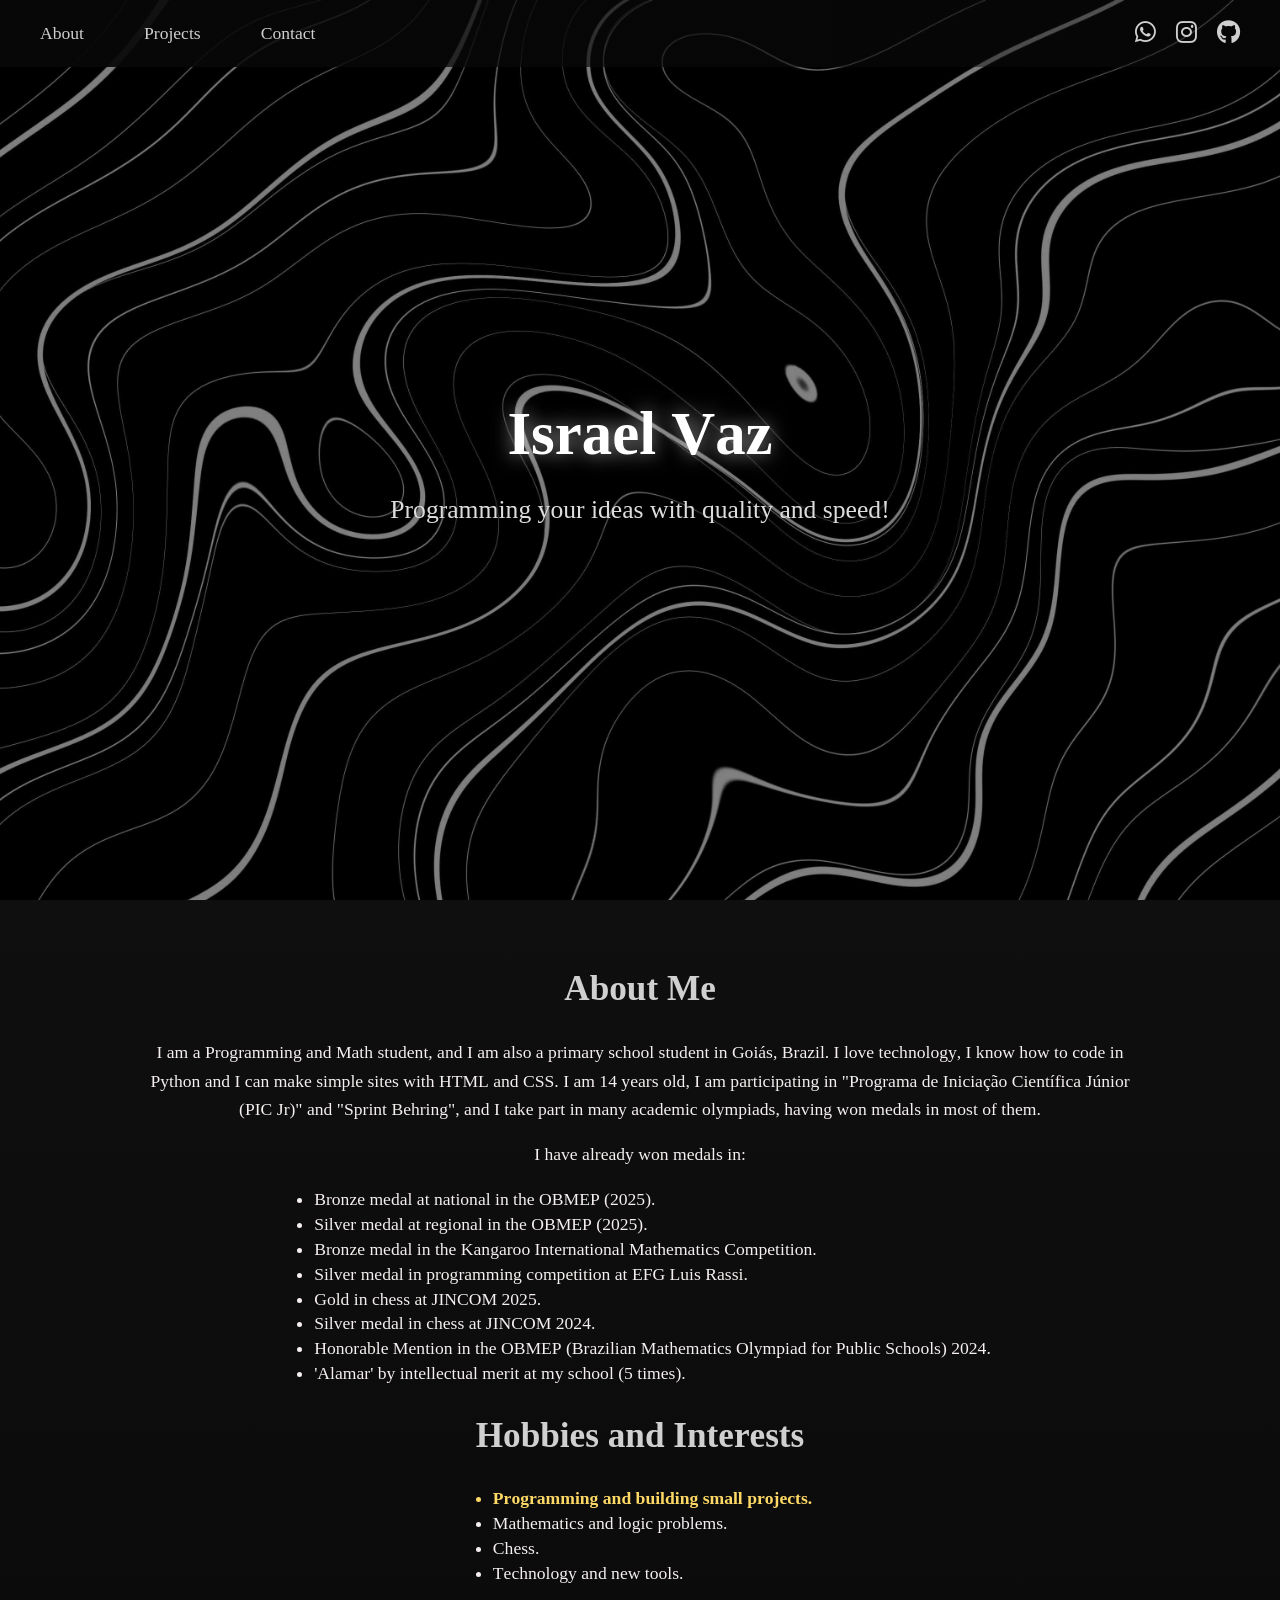
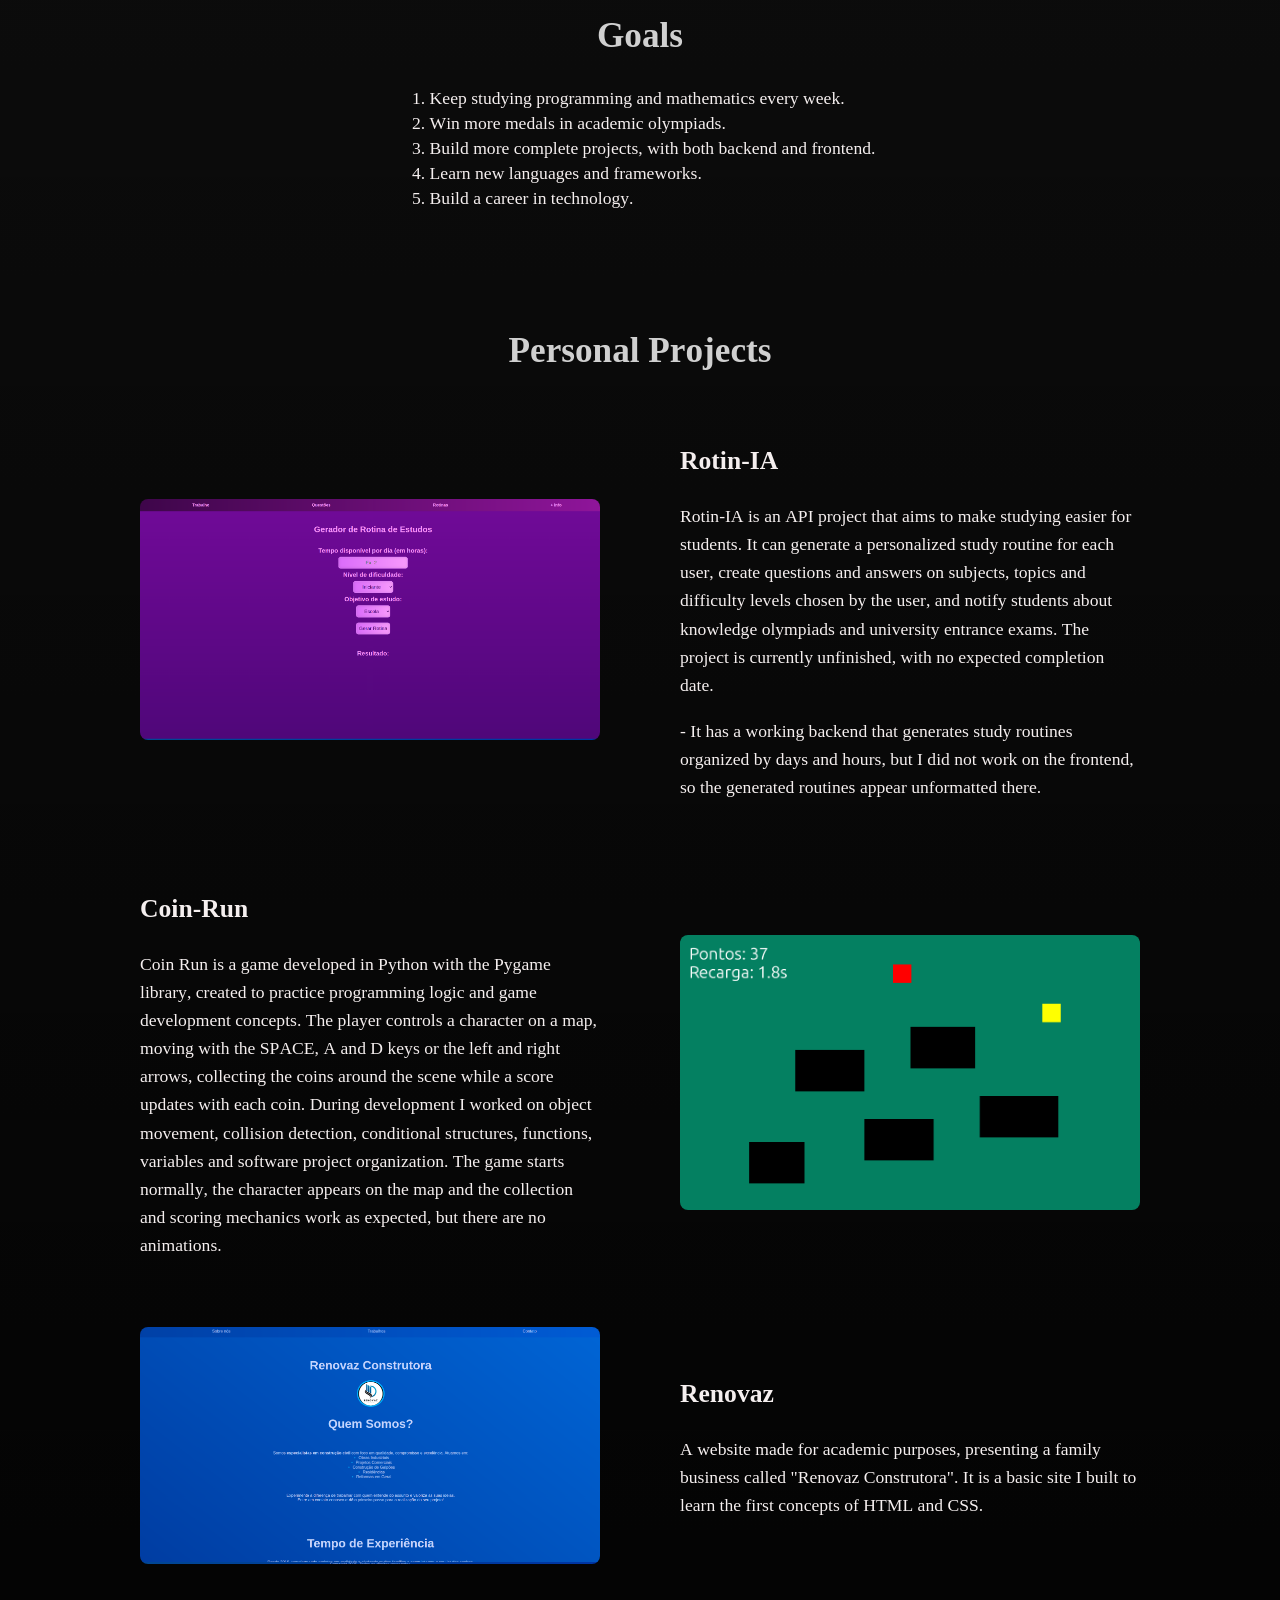
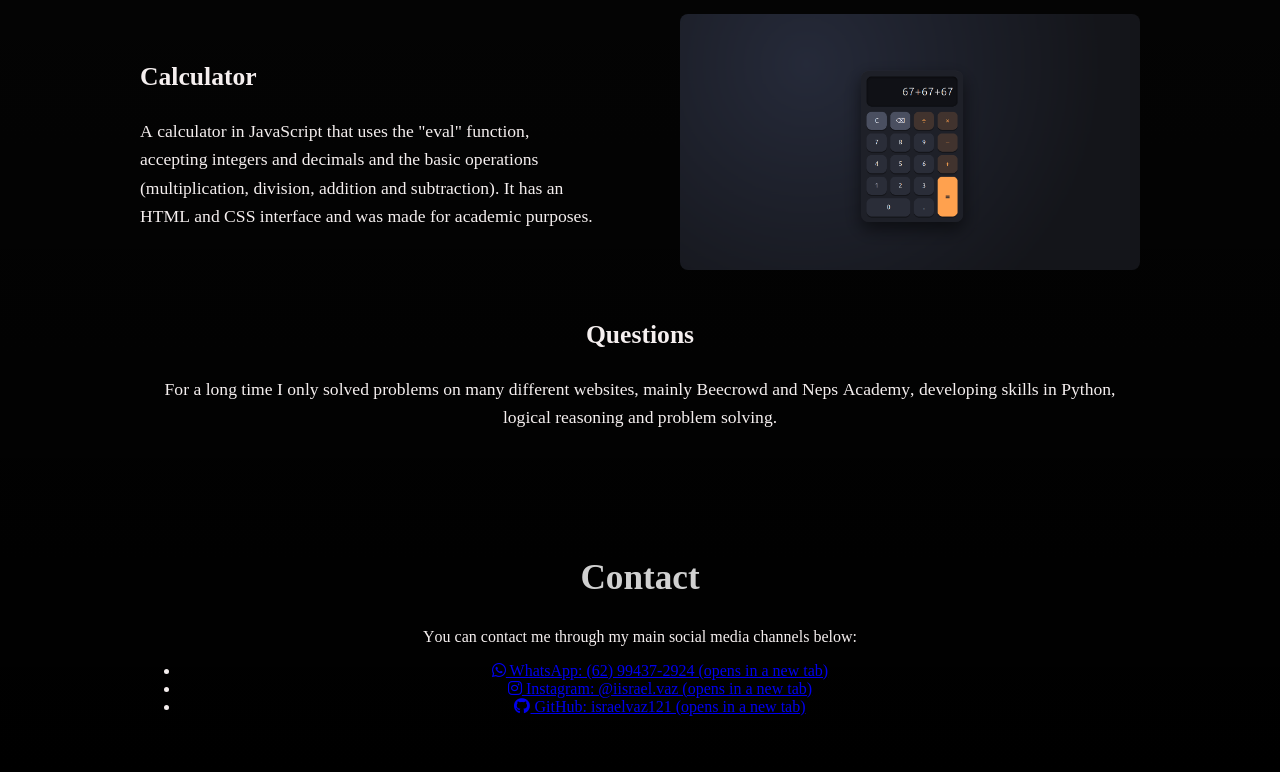
==== commit 7e2b59c7: "alteraçao, nao gostei mas para a tarefa funcionar" ====
--- a/portfolio/index.html
+++ b/portfolio/index.html
@@ -56,7 +56,12 @@
     </ul>
 
     <h2>Hobbies and Interests</h2>
-        <br class="medalhas interesses"></br>
+    <ul class="medalhas interesses">
+        <li class="destaque">Programming and building small projects.</li>
+        <li>Mathematics and logic problems.</li>
+        <li>Chess.</li>
+        <li>Technology and new tools.</li>
+    </ul>
 
     <h2>Goals</h2>
     <ol class="medalhas objetivos">
--- a/portfolio/styles.css
+++ b/portfolio/styles.css
@@ -39,7 +39,7 @@
     font-weight: bold;
 }
 
-.objetivos {
+.medalhas.objetivos {
     list-style: decimal;
 }
 
@@ -243,55 +243,23 @@
 }
 
 /* ===== HOVER NAS LETRAS ===== */
-h1 span,
-h2 span,
-p span {
+.palavra {
+    display: inline-block;
+    white-space: nowrap;
+}
+
+.letra {
     display: inline-block;
     transition: 0.3s ease;
     white-space: pre;
     cursor: default;
 }
 
-h1 span:hover,
-h2 span:hover,
-p span:hover {
+.letra:hover {
     color: #ffffff;
     transform: scale(1.8) rotate(12deg);
     text-shadow: 0 0 10px #ffffff, 0 0 25px #ffffff, 0 0 40px #8ab4ff;
 }
-
-/* ===== SCROLL ===== */
-html {
-    scroll-behavior: smooth;
-}
-#projetos {
-    max-width: 1200px;
-}
-#sobre, #projetos, #contato {
-    scroll-margin-top: 120px;
-}
-.contato {
-    list-style: none;
-    margin: 0;
-    padding: 0;
-    display: flex;
-    flex-direction: column;
-    align-items: center;
-    gap: 12px;
-}
-
-.contato a {
-    color: rgb(207, 207, 207);
-    font-size: 1.1rem;
-    text-decoration: underline;
-    transition: transform 0.18s ease, color 0.18s ease;
-    display: inline-block;
-}
-
-.contato a:hover { transform: scale(1.05); }
-.contato a.whatsapp:hover { color: #25D366; }
-.contato a.instagram:hover { color: #db21b3; }
-.contato a.github:hover { color: #ffffff; }
 
 /* ===== FLUTUANTE ===== */
 @keyframes flutuar {
